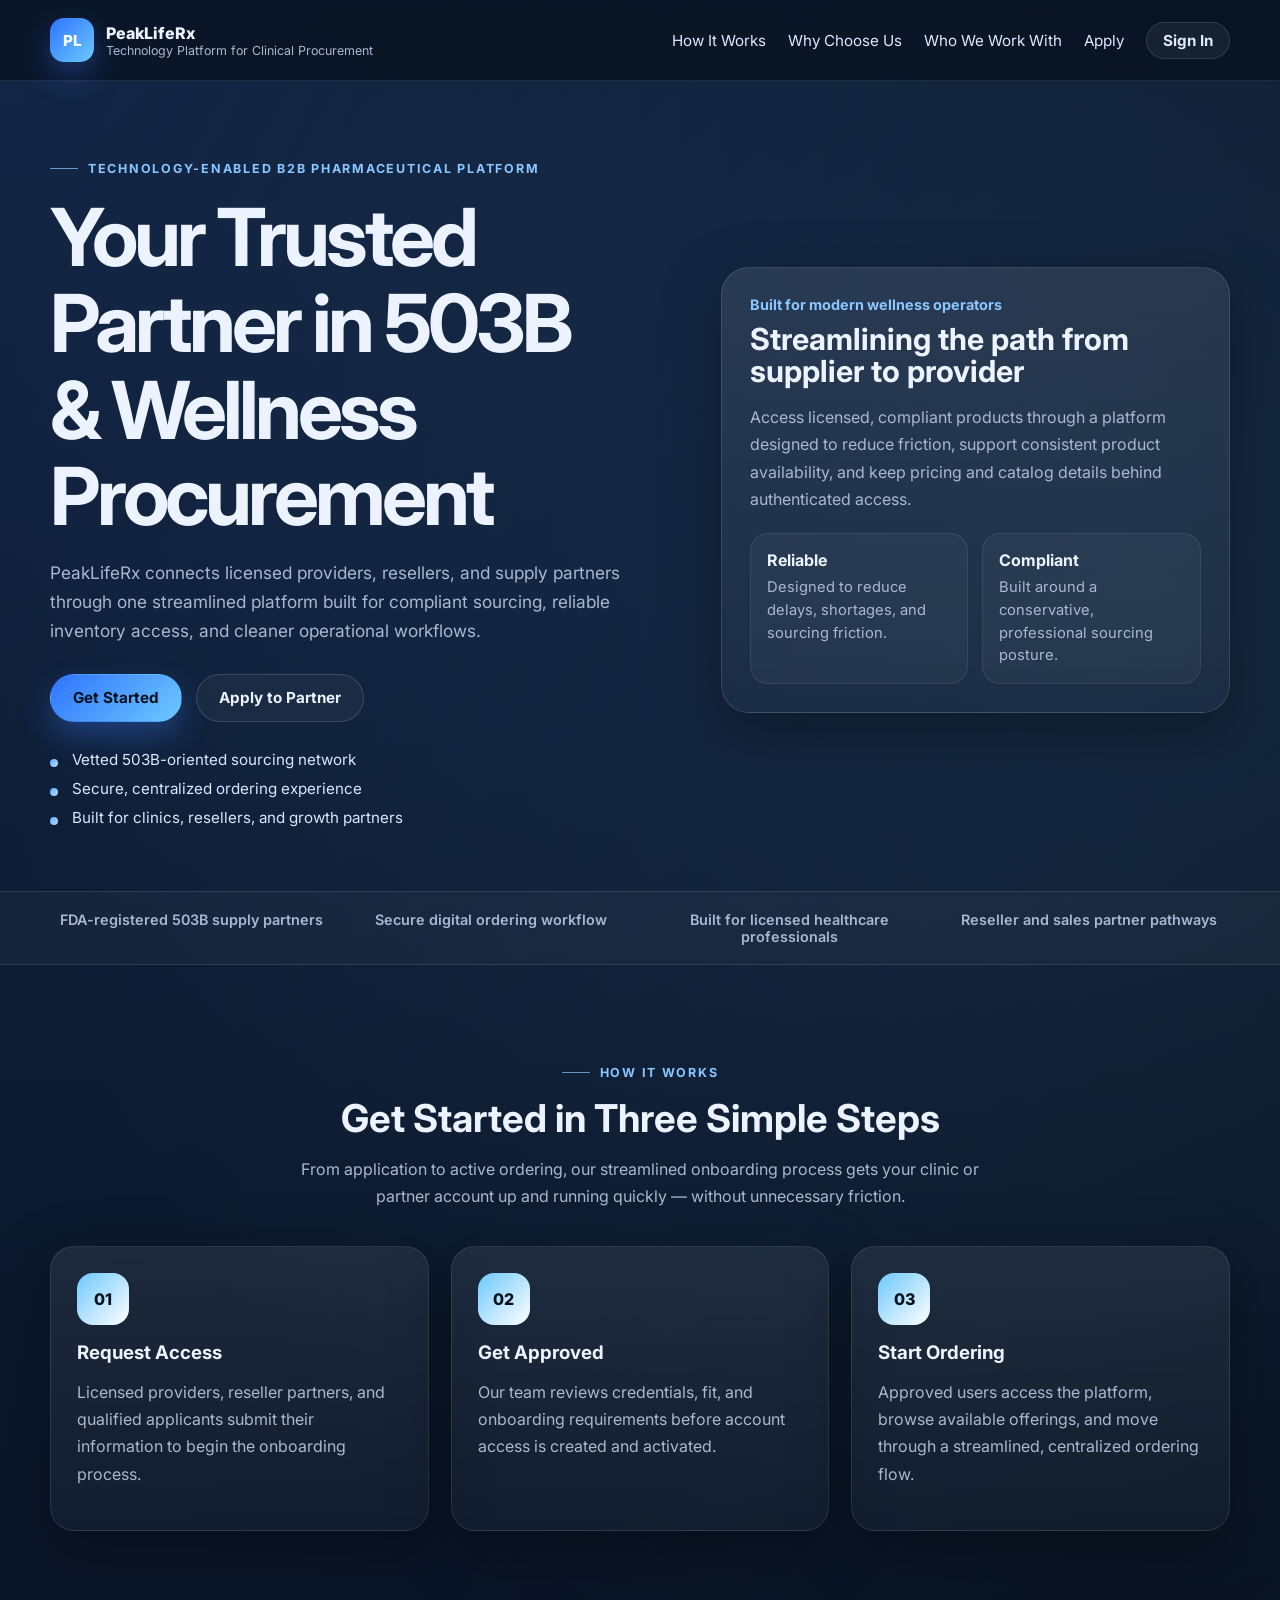
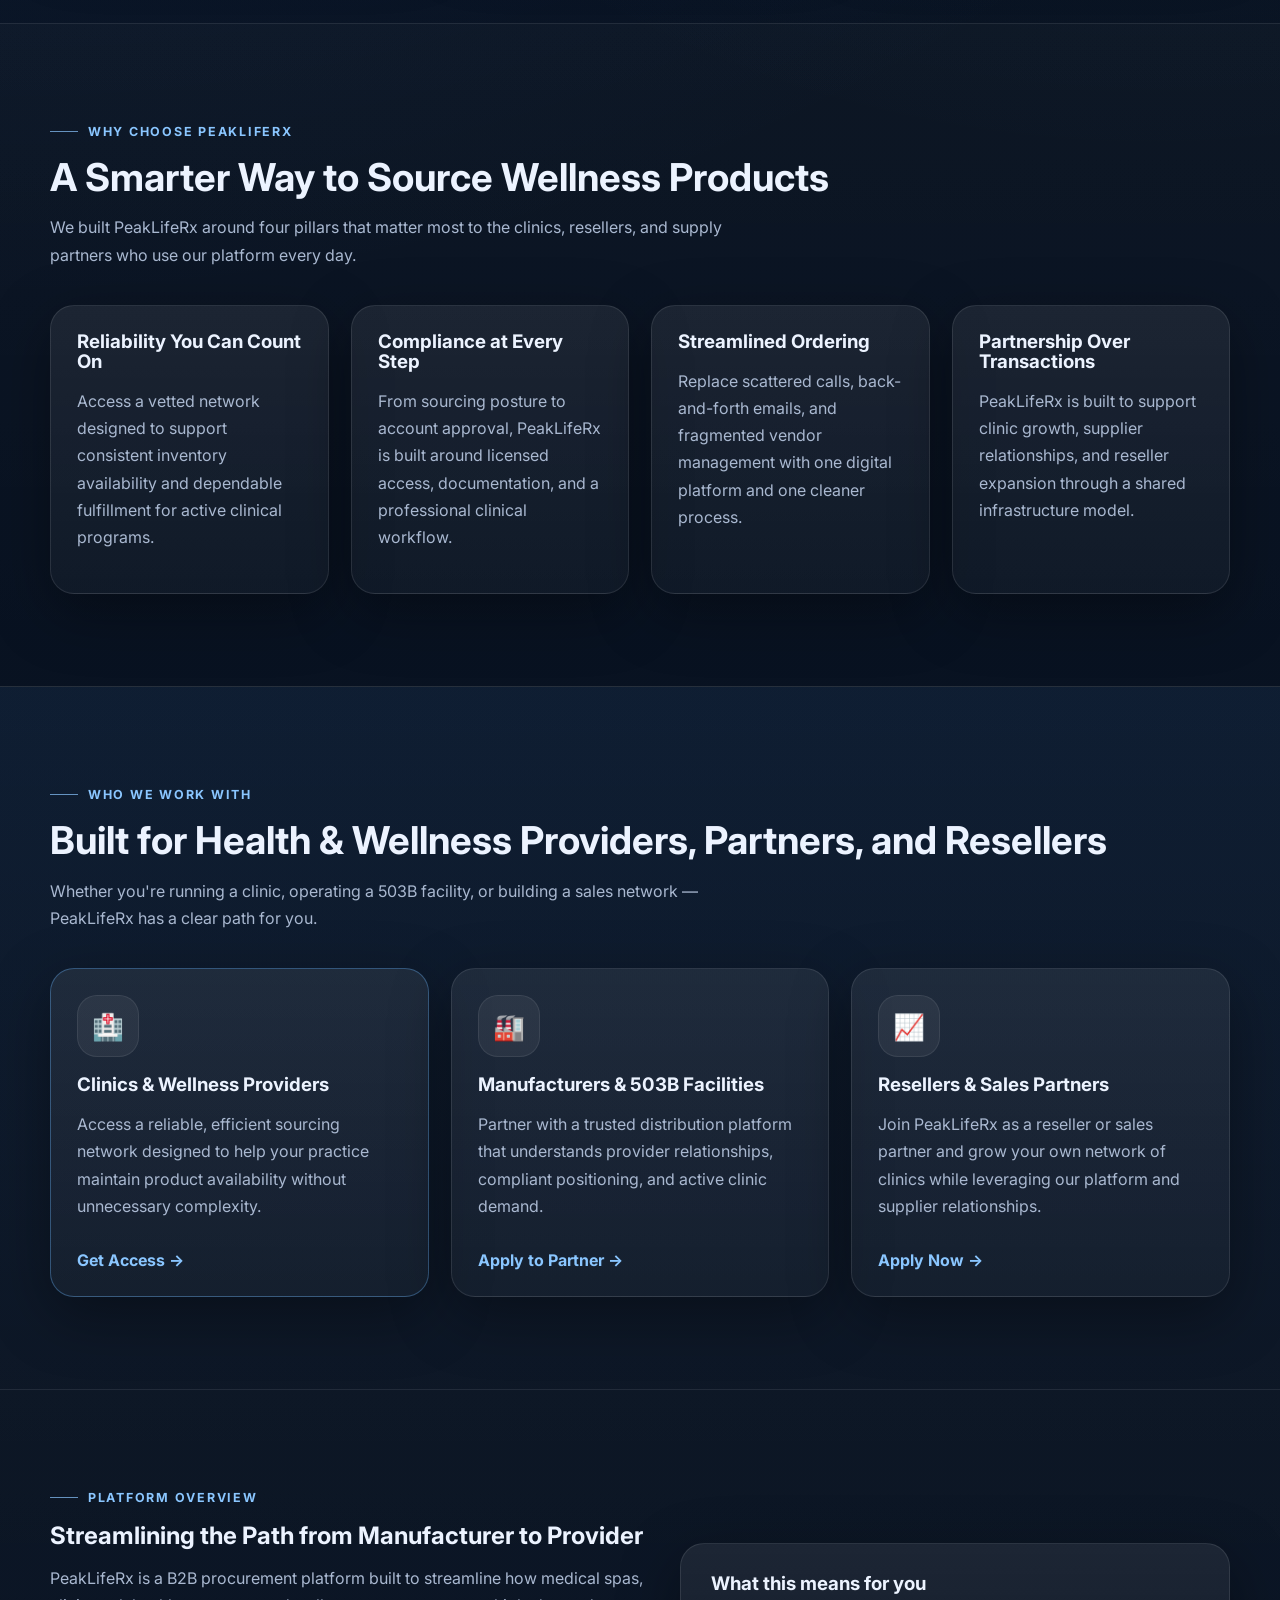
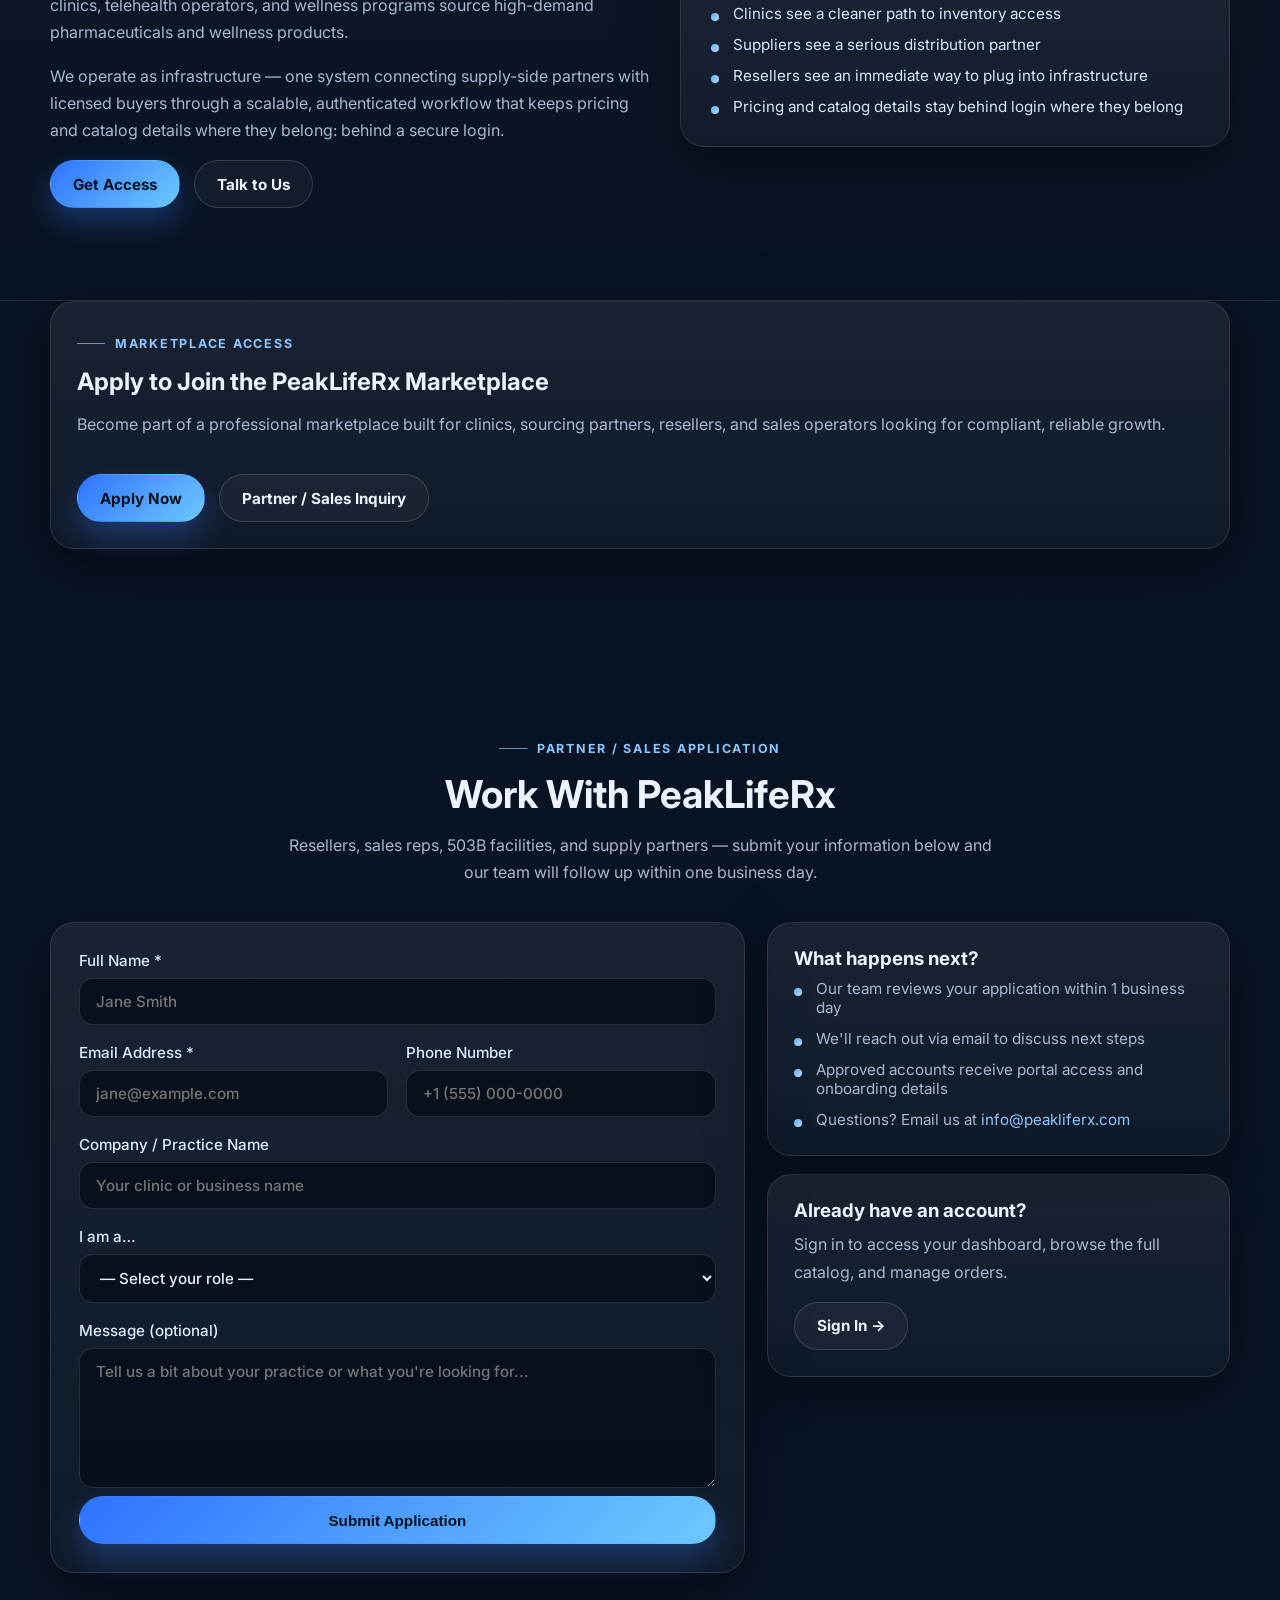
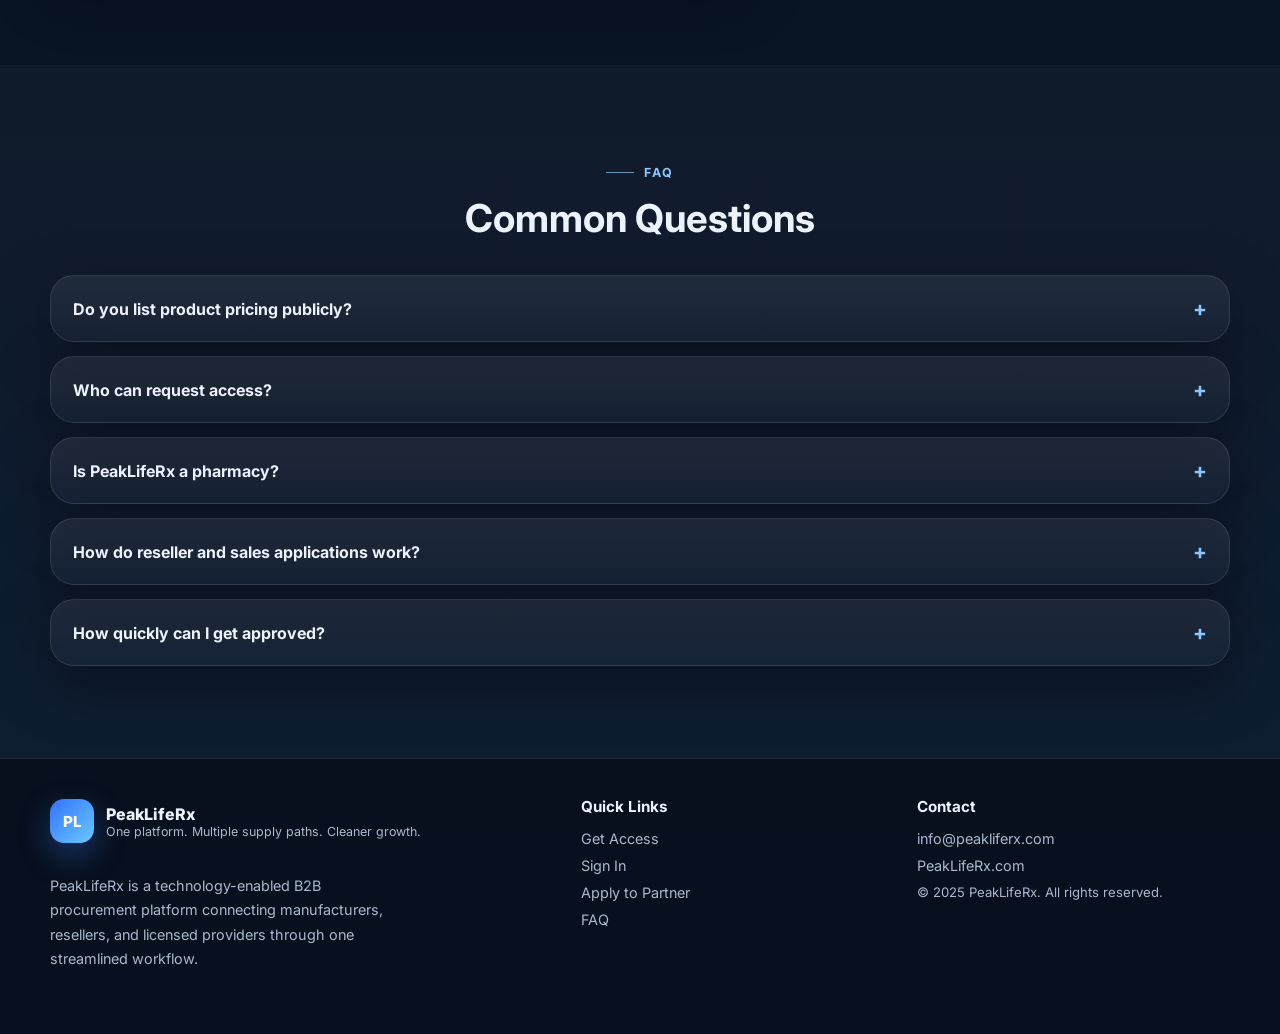
==== index.html @ 3268062d "Add files via upload" ====
<!DOCTYPE html>
<html lang="en">
<head>
  <meta charset="UTF-8" />
  <meta name="viewport" content="width=device-width, initial-scale=1.0" />
  <title>PeakLifeRx | 503B & Wellness Procurement Platform</title>
  <meta name="description" content="PeakLifeRx is a technology-enabled B2B procurement platform connecting licensed providers, resellers, and vetted 503B supply partners through one streamlined ordering experience." />
  <meta name="robots" content="index, follow" />
  <meta property="og:title" content="PeakLifeRx | 503B & Wellness Procurement Platform" />
  <meta property="og:description" content="Connect with FDA-registered 503B supply partners through one secure, compliant ordering platform built for clinics, resellers, and wellness operators." />
  <meta property="og:type" content="website" />
  <link rel="preconnect" href="https://fonts.googleapis.com">
  <link rel="preconnect" href="https://fonts.gstatic.com" crossorigin>
  <link href="https://fonts.googleapis.com/css2?family=Inter:wght@400;500;600;700;800&display=swap" rel="stylesheet">
  <link rel="stylesheet" href="styles.css" />

  <!-- ── Netlify pre-render form detection (hidden, must match visible form fields) ── -->
  <form name="partner-application" netlify netlify-honeypot="bot-field" hidden>
    <input type="text"   name="name" />
    <input type="email"  name="email" />
    <input type="text"   name="company" />
    <input type="tel"    name="phone" />
    <select name="type"><option>Clinic / Provider</option></select>
    <textarea name="message"></textarea>
  </form>

</head>
<body>
  <div class="site-shell">

    <!-- ═══════════════════════════ HEADER ═══════════════════════════════ -->
    <header class="site-header">
      <div class="container nav-wrap">
        <a href="#top" class="brand" aria-label="PeakLifeRx home">
          <div class="brand-mark">PL</div>
          <div>
            <div class="brand-name">PeakLifeRx</div>
            <div class="brand-tag">Technology Platform for Clinical Procurement</div>
          </div>
        </a>
        <nav class="desktop-nav" aria-label="Primary navigation">
          <a href="#how">How It Works</a>
          <a href="#why">Why Choose Us</a>
          <a href="#audiences">Who We Work With</a>
          <a href="#partner-form">Apply</a>
          <a href="https://my.sinqops.com" class="nav-link-accent">Sign In</a>
        </nav>
        <button class="menu-toggle" aria-label="Open menu" aria-expanded="false">☰</button>
      </div>
      <div class="mobile-nav" hidden>
        <a href="#how">How It Works</a>
        <a href="#why">Why Choose Us</a>
        <a href="#audiences">Who We Work With</a>
        <a href="#partner-form">Apply</a>
        <a href="http://sinqops.store/peakliferx/register">Get Access</a>
        <a href="https://my.sinqops.com">Sign In</a>
      </div>
    </header>

    <main id="top">

      <!-- ═══════════════════════════ HERO ═════════════════════════════════ -->
      <section class="hero">
        <div class="container hero-grid">
          <div class="hero-copy">
            <div class="eyebrow">Technology-enabled B2B pharmaceutical platform</div>
            <h1>Your Trusted Partner in 503B &amp; Wellness Procurement</h1>
            <p class="hero-text">
              PeakLifeRx connects licensed providers, resellers, and supply partners through one
              streamlined platform built for compliant sourcing, reliable inventory access, and
              cleaner operational workflows.
            </p>
            <div class="hero-actions">
              <a class="btn btn-primary" href="http://sinqops.store/peakliferx/register">Get Started</a>
              <a class="btn btn-secondary" href="#partner-form">Apply to Partner</a>
            </div>
            <ul class="hero-points">
              <li>Vetted 503B-oriented sourcing network</li>
              <li>Secure, centralized ordering experience</li>
              <li>Built for clinics, resellers, and growth partners</li>
            </ul>
          </div>
          <div class="hero-card glass-card">
            <div class="hero-card-inner">
              <div class="hero-card-label">Built for modern wellness operators</div>
              <h2>Streamlining the path from supplier to provider</h2>
              <p>
                Access licensed, compliant products through a platform designed to reduce friction,
                support consistent product availability, and keep pricing and catalog details
                behind authenticated access.
              </p>
              <div class="hero-mini-grid">
                <div>
                  <strong>Reliable</strong>
                  <span>Designed to reduce delays, shortages, and sourcing friction.</span>
                </div>
                <div>
                  <strong>Compliant</strong>
                  <span>Built around a conservative, professional sourcing posture.</span>
                </div>
              </div>
            </div>
          </div>
        </div>
      </section>

      <!-- ═══════════════════════ TRUST STRIP ══════════════════════════════ -->
      <section class="trust-strip" aria-label="Trust indicators">
        <div class="container trust-items">
          <span>FDA-registered 503B supply partners</span>
          <span>Secure digital ordering workflow</span>
          <span>Built for licensed healthcare professionals</span>
          <span>Reseller and sales partner pathways</span>
        </div>
      </section>

      <!-- ═══════════════════════ HOW IT WORKS ═════════════════════════════ -->
      <section class="section" id="how">
        <div class="container section-head narrow-center">
          <div class="eyebrow">How it works</div>
          <h2>Get Started in Three Simple Steps</h2>
          <p>From application to active ordering, our streamlined onboarding process gets your
             clinic or partner account up and running quickly — without unnecessary friction.</p>
        </div>
        <div class="container steps-grid">
          <article class="step-card">
            <div class="step-number">01</div>
            <h3>Request Access</h3>
            <p>Licensed providers, reseller partners, and qualified applicants submit their
               information to begin the onboarding process.</p>
          </article>
          <article class="step-card">
            <div class="step-number">02</div>
            <h3>Get Approved</h3>
            <p>Our team reviews credentials, fit, and onboarding requirements before account
               access is created and activated.</p>
          </article>
          <article class="step-card">
            <div class="step-number">03</div>
            <h3>Start Ordering</h3>
            <p>Approved users access the platform, browse available offerings, and move through
               a streamlined, centralized ordering flow.</p>
          </article>
        </div>
      </section>

      <!-- ════════════════════════ WHY PEAKLIFERX ═══════════════════════════ -->
      <section class="section section-dark" id="why">
        <div class="container section-head">
          <div class="eyebrow">Why choose PeakLifeRx</div>
          <h2>A Smarter Way to Source Wellness Products</h2>
          <p>
            We built PeakLifeRx around four pillars that matter most to the clinics, resellers,
            and supply partners who use our platform every day.
          </p>
        </div>
        <div class="container feature-grid">
          <article class="feature-card">
            <h3>Reliability You Can Count On</h3>
            <p>Access a vetted network designed to support consistent inventory availability
               and dependable fulfillment for active clinical programs.</p>
          </article>
          <article class="feature-card">
            <h3>Compliance at Every Step</h3>
            <p>From sourcing posture to account approval, PeakLifeRx is built around licensed
               access, documentation, and a professional clinical workflow.</p>
          </article>
          <article class="feature-card">
            <h3>Streamlined Ordering</h3>
            <p>Replace scattered calls, back-and-forth emails, and fragmented vendor management
               with one digital platform and one cleaner process.</p>
          </article>
          <article class="feature-card">
            <h3>Partnership Over Transactions</h3>
            <p>PeakLifeRx is built to support clinic growth, supplier relationships, and
               reseller expansion through a shared infrastructure model.</p>
          </article>
        </div>
      </section>

      <!-- ════════════════════════ AUDIENCES ════════════════════════════════ -->
      <section class="section section-gradient" id="audiences">
        <div class="container section-head">
          <div class="eyebrow">Who we work with</div>
          <h2>Built for Health &amp; Wellness Providers, Partners, and Resellers</h2>
          <p>
            Whether you're running a clinic, operating a 503B facility, or building a sales
            network — PeakLifeRx has a clear path for you.
          </p>
        </div>
        <div class="container audience-grid">
          <article class="audience-card highlight">
            <div class="audience-icon">🏥</div>
            <h3>Clinics &amp; Wellness Providers</h3>
            <p>Access a reliable, efficient sourcing network designed to help your practice
               maintain product availability without unnecessary complexity.</p>
            <a class="text-link" href="http://sinqops.store/peakliferx/register">Get Access →</a>
          </article>
          <article class="audience-card">
            <div class="audience-icon">🏭</div>
            <h3>Manufacturers &amp; 503B Facilities</h3>
            <p>Partner with a trusted distribution platform that understands provider
               relationships, compliant positioning, and active clinic demand.</p>
            <a class="text-link" href="#partner-form">Apply to Partner →</a>
          </article>
          <article class="audience-card">
            <div class="audience-icon">📈</div>
            <h3>Resellers &amp; Sales Partners</h3>
            <p>Join PeakLifeRx as a reseller or sales partner and grow your own network of
               clinics while leveraging our platform and supplier relationships.</p>
            <a class="text-link" href="#partner-form">Apply Now →</a>
          </article>
        </div>
      </section>

      <!-- ════════════════════════ PLATFORM SPLIT ═══════════════════════════ -->
      <section class="section section-dark split-section">
        <div class="container split-grid align-center">
          <div>
            <div class="eyebrow">Platform overview</div>
            <h2>Streamlining the Path from Manufacturer to Provider</h2>
            <p>
              PeakLifeRx is a B2B procurement platform built to streamline how medical spas,
              clinics, telehealth operators, and wellness programs source high-demand
              pharmaceuticals and wellness products.
            </p>
            <p>
              We operate as infrastructure — one system connecting supply-side partners with
              licensed buyers through a scalable, authenticated workflow that keeps pricing and
              catalog details where they belong: behind a secure login.
            </p>
            <div class="split-actions">
              <a class="btn btn-primary" href="http://sinqops.store/peakliferx/register">Get Access</a>
              <a class="btn btn-secondary" href="#partner-form">Talk to Us</a>
            </div>
          </div>
          <div class="callout-card large-callout">
            <h3>What this means for you</h3>
            <ul class="check-list">
              <li>Clinics see a cleaner path to inventory access</li>
              <li>Suppliers see a serious distribution partner</li>
              <li>Resellers see an immediate way to plug into infrastructure</li>
              <li>Pricing and catalog details stay behind login where they belong</li>
            </ul>
          </div>
        </div>
      </section>

      <!-- ══════════════════════════ CTA BAND ═══════════════════════════════ -->
      <section class="section cta-band">
        <div class="container cta-panel">
          <div>
            <div class="eyebrow">Marketplace access</div>
            <h2>Apply to Join the PeakLifeRx Marketplace</h2>
            <p>Become part of a professional marketplace built for clinics, sourcing partners,
               resellers, and sales operators looking for compliant, reliable growth.</p>
          </div>
          <div class="cta-actions">
            <a class="btn btn-primary" href="http://sinqops.store/peakliferx/register">Apply Now</a>
            <a class="btn btn-secondary" href="#partner-form">Partner / Sales Inquiry</a>
          </div>
        </div>
      </section>

      <!-- ════════════════════════ PARTNER FORM ═════════════════════════════ -->
      <section class="section" id="partner-form">
        <div class="container section-head narrow-center">
          <div class="eyebrow">Partner / sales application</div>
          <h2>Work With PeakLifeRx</h2>
          <p>Resellers, sales reps, 503B facilities, and supply partners — submit your information
             below and our team will follow up within one business day.</p>
        </div>
        <div class="container form-layout">

          <!-- ── Visible Netlify form ──────────────────────────────────────── -->
          <div class="form-card">
            <form
              name="partner-application"
              method="POST"
              action="/thank-you.html"
              data-netlify="true"
              netlify-honeypot="bot-field"
            >
              <input type="hidden" name="form-name" value="partner-application" />
              <!-- Honeypot (spam protection) -->
              <p class="hidden-field" aria-hidden="true">
                <label>Don't fill this out: <input name="bot-field" /></label>
              </p>

              <div class="form-grid">
                <label class="full-width">
                  Full Name *
                  <input type="text" name="name" placeholder="Jane Smith" required />
                </label>
                <label>
                  Email Address *
                  <input type="email" name="email" placeholder="jane@example.com" required />
                </label>
                <label>
                  Phone Number
                  <input type="tel" name="phone" placeholder="+1 (555) 000-0000" />
                </label>
                <label class="full-width">
                  Company / Practice Name
                  <input type="text" name="company" placeholder="Your clinic or business name" />
                </label>
                <label class="full-width">
                  I am a…
                  <select name="type">
                    <option value="">— Select your role —</option>
                    <option value="clinic">Clinic / Wellness Provider</option>
                    <option value="reseller">Reseller / Sales Partner</option>
                    <option value="manufacturer">Manufacturer / 503B Facility</option>
                    <option value="other">Other</option>
                  </select>
                </label>
                <label class="full-width">
                  Message (optional)
                  <textarea name="message" placeholder="Tell us a bit about your practice or what you're looking for..."></textarea>
                </label>
              </div>

              <button type="submit" class="btn btn-primary submit-btn">Submit Application</button>
            </form>
          </div>

          <!-- ── Side info panel ──────────────────────────────────────────── -->
          <aside class="side-panel">
            <div class="info-card">
              <h3>What happens next?</h3>
              <ul class="check-list">
                <li>Our team reviews your application within 1 business day</li>
                <li>We'll reach out via email to discuss next steps</li>
                <li>Approved accounts receive portal access and onboarding details</li>
                <li>Questions? Email us at <a href="mailto:info@peakliferx.com" style="color:var(--blue-2)">info@peakliferx.com</a></li>
              </ul>
            </div>
            <div class="info-card">
              <h3>Already have an account?</h3>
              <p style="color:var(--muted); margin: 8px 0 16px;">Sign in to access your dashboard, browse the full catalog, and manage orders.</p>
              <a class="btn btn-secondary" href="https://my.sinqops.com">Sign In →</a>
            </div>
          </aside>

        </div>
      </section>

      <!-- ══════════════════════════ FAQ ════════════════════════════════════ -->
      <section class="section section-gradient-light" id="faq">
        <div class="container section-head narrow-center">
          <div class="eyebrow">FAQ</div>
          <h2>Common Questions</h2>
        </div>
        <div class="container faq-list">
          <details>
            <summary>Do you list product pricing publicly?</summary>
            <p>No. Detailed product visibility and pricing are kept behind a secure sign-up and
               login flow to ensure only licensed, approved accounts have access.</p>
          </details>
          <details>
            <summary>Who can request access?</summary>
            <p>Licensed clinics and wellness providers can request marketplace access via our
               registration page. Manufacturers, 503B facilities, resellers, and sales applicants
               can use the partner application form above.</p>
          </details>
          <details>
            <summary>Is PeakLifeRx a pharmacy?</summary>
            <p>No. PeakLifeRx is a technology-enabled procurement platform that connects licensed
               buyers with vetted supply partners through a centralized digital workflow. We do
               not manufacture or dispense medications.</p>
          </details>
          <details>
            <summary>How do reseller and sales applications work?</summary>
            <p>Use the partner application form to submit your information. Our team will review
               your application and reach out within one business day to discuss fit, onboarding,
               and next steps.</p>
          </details>
          <details>
            <summary>How quickly can I get approved?</summary>
            <p>Most applications are reviewed within 1 business day. Approval timelines vary
               depending on credential verification and account type, but we aim to keep the
               process fast and friction-free.</p>
          </details>
        </div>
      </section>

    </main>

    <!-- ═══════════════════════════ FOOTER ══════════════════════════════════ -->
    <footer class="site-footer">
      <div class="container footer-grid">
        <div>
          <div class="brand footer-brand">
            <div class="brand-mark">PL</div>
            <div>
              <div class="brand-name">PeakLifeRx</div>
              <div class="brand-tag">One platform. Multiple supply paths. Cleaner growth.</div>
            </div>
          </div>
          <p class="footer-copy">PeakLifeRx is a technology-enabled B2B procurement platform
             connecting manufacturers, resellers, and licensed providers through one streamlined
             workflow.</p>
        </div>
        <div>
          <h4>Quick Links</h4>
          <a href="http://sinqops.store/peakliferx/register">Get Access</a>
          <a href="https://my.sinqops.com">Sign In</a>
          <a href="#partner-form">Apply to Partner</a>
          <a href="#faq">FAQ</a>
        </div>
        <div>
          <h4>Contact</h4>
          <a href="mailto:info@peakliferx.com">info@peakliferx.com</a>
          <span>PeakLifeRx.com</span>
          <span style="margin-top:8px; font-size:0.82rem;">
            © 2025 PeakLifeRx. All rights reserved.
          </span>
        </div>
      </div>
    </footer>

  </div><!-- /site-shell -->

  <script src="script.js"></script>
</body>
</html>
---- styles.css ----
:root {
  --bg: #08111f;
  --bg-soft: #0f1b2d;
  --panel: #101d31;
  --panel-2: #13233b;
  --line: rgba(255, 255, 255, 0.1);
  --text: #ecf3ff;
  --muted: #a9b8d0;
  --blue: #5aa7ff;
  --blue-2: #8ac6ff;
  --white: #ffffff;
  --shadow: 0 18px 60px rgba(0, 0, 0, 0.35);
  --radius: 24px;
  --radius-sm: 16px;
  --max: 1180px;
}

* { box-sizing: border-box; }
html { scroll-behavior: smooth; }
body {
  margin: 0;
  font-family: "Inter", system-ui, -apple-system, BlinkMacSystemFont, "Segoe UI", sans-serif;
  background:
    radial-gradient(circle at top left, rgba(69, 138, 255, 0.18), transparent 32%),
    radial-gradient(circle at 90% 10%, rgba(110, 200, 255, 0.1), transparent 22%),
    linear-gradient(180deg, #08111f 0%, #091425 100%);
  color: var(--text);
}

a { color: inherit; text-decoration: none; }
p { color: var(--muted); line-height: 1.7; }
h1, h2, h3, h4 { margin: 0 0 12px; line-height: 1.08; }
ul { margin: 0; padding: 0; list-style: none; }

.container { width: min(calc(100% - 32px), var(--max)); margin: 0 auto; }
.site-shell { overflow-x: hidden; }
.section { padding: 92px 0; }
.section-dark {
  background: linear-gradient(180deg, rgba(255,255,255,0.02), rgba(255,255,255,0));
  border-top: 1px solid var(--line);
  border-bottom: 1px solid var(--line);
}
.section-gradient { background: linear-gradient(180deg, rgba(90,167,255,0.08), rgba(255,255,255,0.02)); }
.section-gradient-light { background: linear-gradient(180deg, rgba(255,255,255,0.03), rgba(90,167,255,0.06)); }

/* ── Header ─────────────────────────────────────────────────────────────── */
.site-header {
  position: sticky;
  top: 0;
  z-index: 50;
  backdrop-filter: blur(18px);
  -webkit-backdrop-filter: blur(18px);
  background: rgba(8, 17, 31, 0.78);
  border-bottom: 1px solid var(--line);
}
.nav-wrap {
  display: flex;
  align-items: center;
  justify-content: space-between;
  gap: 24px;
  padding: 18px 0;
}
.brand { display: inline-flex; align-items: center; gap: 12px; }
.brand-mark {
  width: 44px;
  height: 44px;
  border-radius: 14px;
  display: grid;
  place-items: center;
  font-weight: 800;
  font-size: 0.95rem;
  color: var(--white);
  background: linear-gradient(135deg, #2f73ff, #6cc9ff);
  box-shadow: 0 12px 30px rgba(62, 124, 255, 0.35);
  flex-shrink: 0;
}
.brand-name { font-size: 1rem; font-weight: 800; }
.brand-tag { color: var(--muted); font-size: 0.78rem; }
.desktop-nav { display: flex; align-items: center; gap: 22px; }
.desktop-nav a,
.mobile-nav a { color: #dce9ff; font-size: 0.95rem; transition: color 150ms; }
.desktop-nav a:hover,
.mobile-nav a:hover { color: var(--white); }
.nav-link-accent {
  color: var(--white);
  font-weight: 700;
  background: rgba(255,255,255,0.06);
  border: 1px solid rgba(255,255,255,0.12);
  padding: 8px 16px;
  border-radius: 999px;
}
.nav-link-accent:hover { background: rgba(255,255,255,0.1); }
.menu-toggle {
  display: none;
  background: transparent;
  border: 1px solid var(--line);
  color: white;
  border-radius: 12px;
  padding: 0.5rem 0.75rem;
  cursor: pointer;
  font-size: 1.1rem;
}
.mobile-nav {
  display: none;
  padding: 0 1rem 1rem;
  background: rgba(8, 17, 31, 0.97);
}
.mobile-nav.is-open { display: block; }
.mobile-nav a {
  display: block;
  padding: 0.9rem 0.4rem;
  border-bottom: 1px solid var(--line);
}

/* ── Eyebrow label ──────────────────────────────────────────────────────── */
.eyebrow {
  display: inline-flex;
  align-items: center;
  gap: 10px;
  font-size: 0.78rem;
  text-transform: uppercase;
  letter-spacing: 0.14em;
  color: var(--blue-2);
  font-weight: 700;
  margin-bottom: 18px;
}
.eyebrow::before {
  content: "";
  width: 28px;
  height: 1px;
  background: rgba(138, 198, 255, 0.7);
}

/* ── Buttons ────────────────────────────────────────────────────────────── */
.btn {
  display: inline-flex;
  align-items: center;
  justify-content: center;
  gap: 10px;
  min-height: 48px;
  padding: 0 22px;
  border-radius: 999px;
  border: 1px solid transparent;
  font-weight: 700;
  font-size: 0.95rem;
  transition: transform 160ms ease, box-shadow 160ms ease;
  cursor: pointer;
  text-decoration: none;
}
.btn:hover { transform: translateY(-2px); }
.btn-primary {
  background: linear-gradient(135deg, #2f73ff, #6dc9ff);
  color: #06111f;
  box-shadow: 0 14px 30px rgba(58, 127, 255, 0.32);
}
.btn-primary:hover { box-shadow: 0 18px 38px rgba(58, 127, 255, 0.45); }
.btn-secondary {
  background: rgba(255,255,255,0.04);
  color: var(--text);
  border-color: rgba(255,255,255,0.14);
}
.btn-secondary:hover { background: rgba(255,255,255,0.08); }
.submit-btn { width: 100%; margin-top: 8px; }

/* ── Hero ───────────────────────────────────────────────────────────────── */
.hero { padding: 72px 0 64px; }
.hero-grid {
  display: grid;
  grid-template-columns: minmax(0, 1.1fr) minmax(320px, 0.9fr);
  gap: 48px;
  align-items: center;
}
.hero-copy h1 {
  font-size: clamp(2.9rem, 7vw, 5rem);
  letter-spacing: -0.05em;
  max-width: 11ch;
}
.hero-text { font-size: 1.08rem; max-width: 62ch; margin: 18px 0 28px; }
.hero-actions,
.cta-actions,
.split-actions { display: flex; flex-wrap: wrap; gap: 14px; }
.hero-points { display: grid; gap: 10px; margin-top: 28px; }
.hero-points li,
.check-list li {
  position: relative;
  padding-left: 22px;
  color: #d8e7ff;
  font-size: 0.95rem;
}
.hero-points li::before,
.check-list li::before {
  content: "";
  position: absolute;
  left: 0;
  top: 9px;
  width: 8px;
  height: 8px;
  border-radius: 999px;
  background: linear-gradient(135deg, #60adff, #b6ddff);
}

/* ── Glass card (hero right panel) ─────────────────────────────────────── */
.glass-card {
  background: linear-gradient(180deg, rgba(255,255,255,0.09), rgba(255,255,255,0.03));
  border: 1px solid rgba(255,255,255,0.12);
  box-shadow: var(--shadow);
  border-radius: 28px;
}
.hero-card-inner { padding: 28px; }
.hero-card-label { color: var(--blue-2); font-weight: 700; margin-bottom: 10px; font-size: 0.9rem; }
.hero-card h2 { font-size: 1.9rem; }
.hero-mini-grid {
  display: grid;
  grid-template-columns: repeat(2, 1fr);
  gap: 14px;
  margin-top: 20px;
}
.hero-mini-grid div {
  background: rgba(255,255,255,0.04);
  border: 1px solid rgba(255,255,255,0.08);
  border-radius: 18px;
  padding: 16px;
}
.hero-mini-grid strong { display: block; margin-bottom: 6px; color: var(--text); }
.hero-mini-grid span { color: var(--muted); font-size: 0.92rem; line-height: 1.55; display: block; }

/* ── Trust strip ────────────────────────────────────────────────────────── */
.trust-strip {
  border-top: 1px solid var(--line);
  border-bottom: 1px solid var(--line);
  background: rgba(255,255,255,0.03);
}
.trust-items {
  display: grid;
  grid-template-columns: repeat(4, 1fr);
  gap: 1rem;
  padding: 1.2rem 0;
}
.trust-items span {
  color: var(--muted);
  text-align: center;
  font-weight: 600;
  font-size: 0.9rem;
}

/* ── Section headings ───────────────────────────────────────────────────── */
.section-head { margin-bottom: 36px; }
.section-head h2 { font-size: clamp(2rem, 3vw, 3.1rem); margin-bottom: 12px; }
.section-head p { max-width: 72ch; }
.narrow-center { text-align: center; }
.narrow-center p { margin-left: auto; margin-right: auto; }

/* ── Grid layouts ───────────────────────────────────────────────────────── */
.steps-grid,
.feature-grid,
.audience-grid,
.split-grid,
.form-layout,
.footer-grid { display: grid; gap: 22px; }

.steps-grid    { grid-template-columns: repeat(3, minmax(0, 1fr)); }
.feature-grid  { grid-template-columns: repeat(4, minmax(0, 1fr)); }
.audience-grid { grid-template-columns: repeat(3, minmax(0, 1fr)); }
.split-grid    { grid-template-columns: 1.05fr 0.95fr; }
.form-layout   { grid-template-columns: minmax(0, 1.2fr) minmax(280px, 0.8fr); align-items: start; }
.footer-grid   { grid-template-columns: 1.3fr 0.8fr 0.8fr; }
.align-center  { align-items: center; }

/* ── Cards (shared) ─────────────────────────────────────────────────────── */
.step-card,
.feature-card,
.audience-card,
.callout-card,
.form-card,
.info-card,
.faq-list details,
.cta-panel {
  background: linear-gradient(180deg, rgba(255,255,255,0.07), rgba(255,255,255,0.03));
  border: 1px solid rgba(255,255,255,0.1);
  border-radius: var(--radius);
  box-shadow: var(--shadow);
}
.step-card,
.feature-card,
.audience-card,
.callout-card,
.info-card,
.cta-panel { padding: 26px; }

.step-number {
  width: 52px;
  height: 52px;
  display: grid;
  place-items: center;
  border-radius: 16px;
  margin-bottom: 18px;
  color: #08111f;
  font-weight: 800;
  background: linear-gradient(135deg, #6dc9ff, #ffffff);
}
.feature-card h3,
.step-card h3,
.audience-card h3,
.callout-card h3,
.info-card h3 { margin-bottom: 10px; color: var(--text); }

/* ── Audience cards ─────────────────────────────────────────────────────── */
.audience-card { position: relative; overflow: hidden; }
.audience-card.highlight { border-color: rgba(106, 183, 255, 0.35); }
.audience-icon {
  width: 62px;
  height: 62px;
  border-radius: 20px;
  display: grid;
  place-items: center;
  margin-bottom: 18px;
  font-size: 1.6rem;
  background: rgba(255,255,255,0.06);
  border: 1px solid rgba(255,255,255,0.08);
}
.text-link {
  display: inline-flex;
  margin-top: 14px;
  color: var(--blue-2);
  font-weight: 700;
  transition: color 150ms;
}
.text-link:hover { color: #b8d9ff; }

/* ── Split / callout card ───────────────────────────────────────────────── */
.large-callout { padding: 30px; }
.large-callout ul { display: grid; gap: 12px; }

/* ── CTA band ───────────────────────────────────────────────────────────── */
.cta-band { padding-top: 0; }
.cta-panel {
  display: flex;
  gap: 20px;
  align-items: center;
  justify-content: space-between;
  flex-wrap: wrap;
}

/* ── Form ───────────────────────────────────────────────────────────────── */
.form-card { padding: 28px; }
.form-grid {
  display: grid;
  grid-template-columns: repeat(2, minmax(0, 1fr));
  gap: 18px;
}
label {
  display: grid;
  gap: 8px;
  color: #dce9ff;
  font-size: 0.95rem;
  font-weight: 500;
}
.full-width { grid-column: 1 / -1; }
input, select, textarea {
  width: 100%;
  border: 1px solid rgba(255,255,255,0.12);
  border-radius: 14px;
  padding: 13px 16px;
  background: rgba(6, 14, 26, 0.86);
  color: var(--text);
  font: inherit;
  font-size: 0.95rem;
  transition: border-color 150ms;
  outline: none;
}
input:focus, select:focus, textarea:focus {
  border-color: rgba(90, 167, 255, 0.5);
  box-shadow: 0 0 0 3px rgba(90, 167, 255, 0.12);
}
select option { background: #0f1b2d; }
textarea { resize: vertical; min-height: 140px; }
.hidden-field { display: none !important; }
.side-panel { display: grid; gap: 18px; }
.info-card ul { display: grid; gap: 12px; }
.info-card li { color: var(--muted); }
.info-card p { margin: 0; }

/* ── FAQ ────────────────────────────────────────────────────────────────── */
.faq-list { display: grid; gap: 14px; }
.faq-list details { padding: 20px 22px; cursor: pointer; }
.faq-list details[open] { border-color: rgba(90, 167, 255, 0.25); }
.faq-list summary {
  cursor: pointer;
  font-weight: 700;
  color: var(--text);
  list-style: none;
  display: flex;
  justify-content: space-between;
  align-items: center;
}
.faq-list summary::after {
  content: "+";
  font-size: 1.3rem;
  color: var(--blue-2);
  flex-shrink: 0;
}
details[open] summary::after { content: "−"; }
.faq-list summary::-webkit-details-marker { display: none; }
.faq-list details p { margin: 14px 0 0; }

/* ── Footer ─────────────────────────────────────────────────────────────── */
.site-footer {
  border-top: 1px solid var(--line);
  padding: 40px 0 48px;
  background: rgba(0,0,0,0.2);
}
.footer-brand { margin-bottom: 16px; }
.footer-grid a,
.footer-grid span {
  display: block;
  color: var(--muted);
  margin-bottom: 10px;
  font-size: 0.9rem;
  transition: color 150ms;
}
.footer-grid a:hover { color: var(--text); }
.footer-grid h4 { margin-bottom: 14px; color: var(--text); font-size: 0.95rem; }
.footer-copy { color: var(--muted); font-size: 0.9rem; max-width: 38ch; }

/* ── Responsive ─────────────────────────────────────────────────────────── */
@media (max-width: 1024px) {
  .feature-grid { grid-template-columns: repeat(2, minmax(0, 1fr)); }
  .audience-grid,
  .steps-grid,
  .split-grid,
  .form-layout,
  .footer-grid,
  .hero-grid { grid-template-columns: 1fr; }
  .trust-items { grid-template-columns: repeat(2, 1fr); }
  .cta-panel { flex-direction: column; align-items: flex-start; }
}

@media (max-width: 760px) {
  .desktop-nav { display: none; }
  .menu-toggle { display: inline-flex; }
  .section { padding: 64px 0; }
  .hero { padding-top: 48px; }
  .hero-copy h1 { max-width: 14ch; }
  .hero-mini-grid,
  .form-grid,
  .trust-items { grid-template-columns: 1fr; }
  .btn { width: 100%; justify-content: center; }
  .hero-actions,
  .cta-actions,
  .split-actions { width: 100%; flex-direction: column; }
  .submit-btn { width: 100%; }
}

/* ── Utility ─────────────────────────────────────────────────────────────── */
.logo img { height: 42px; width: auto; }
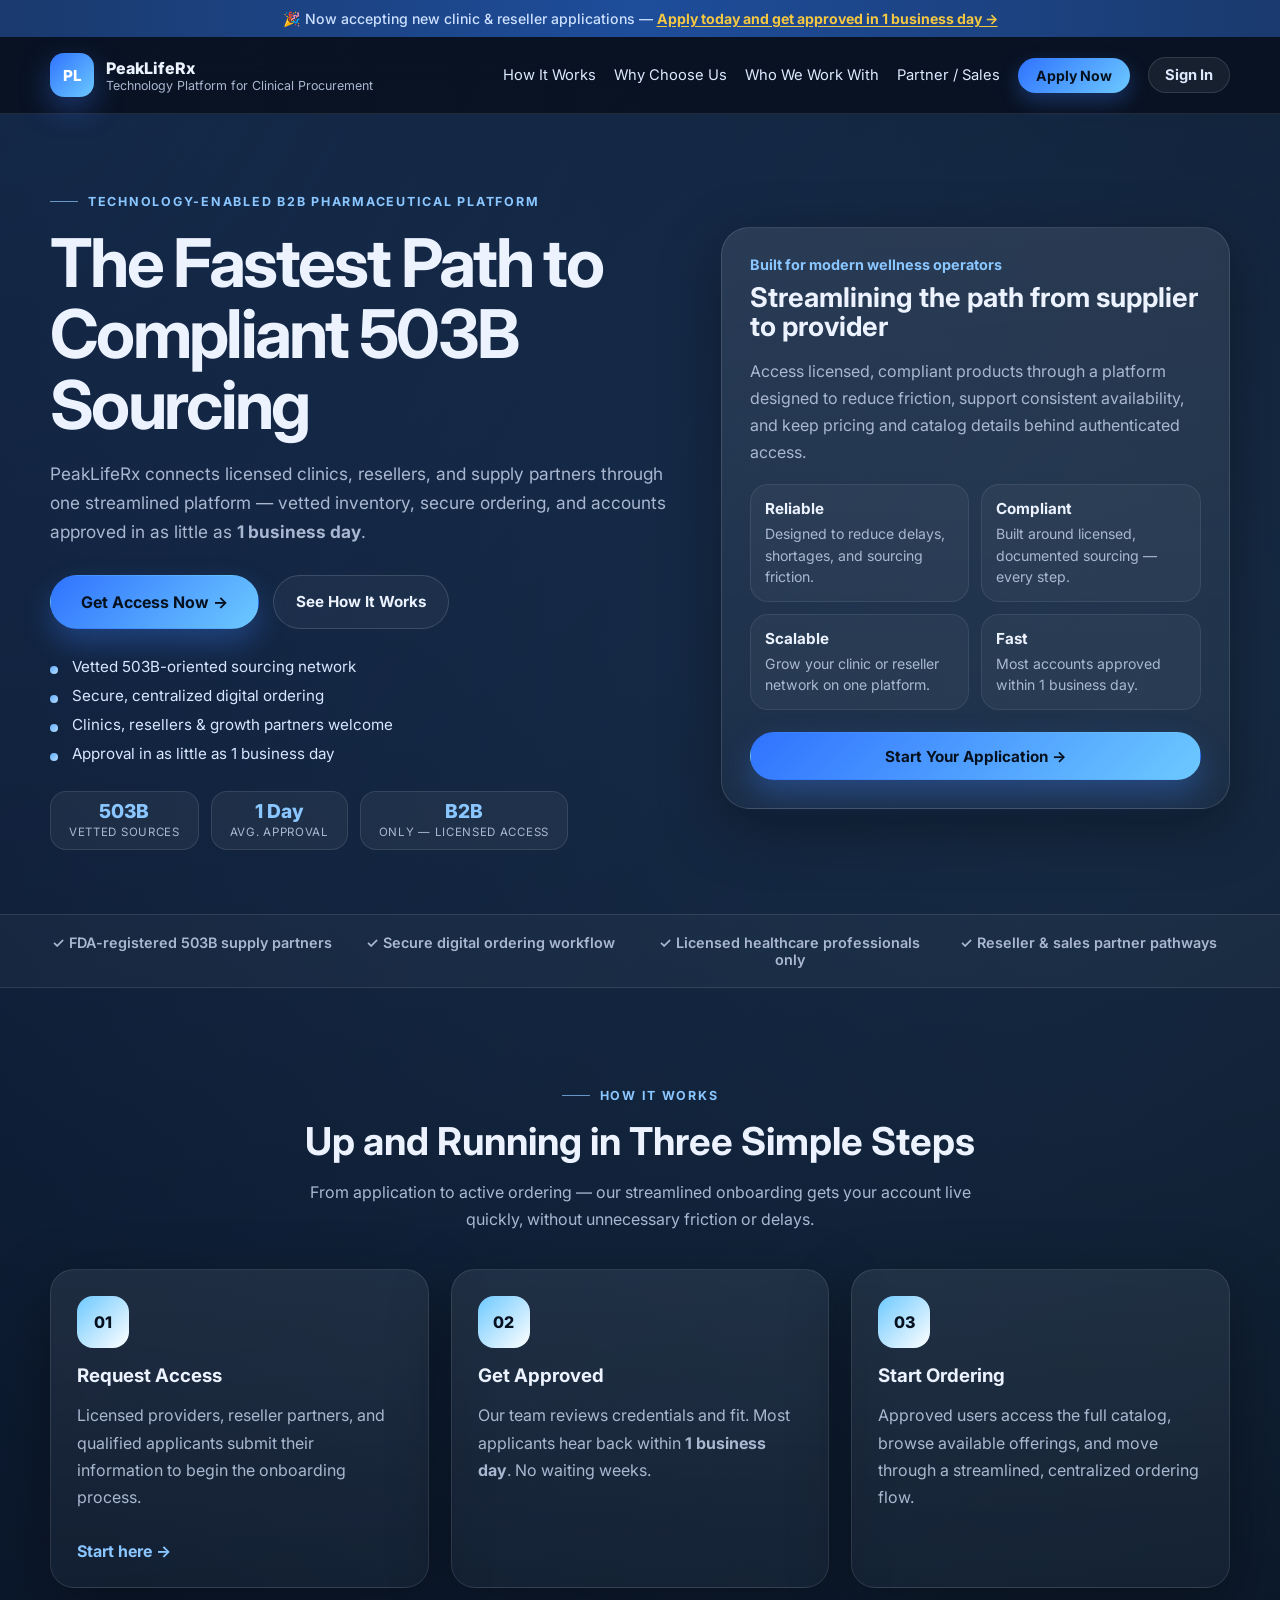
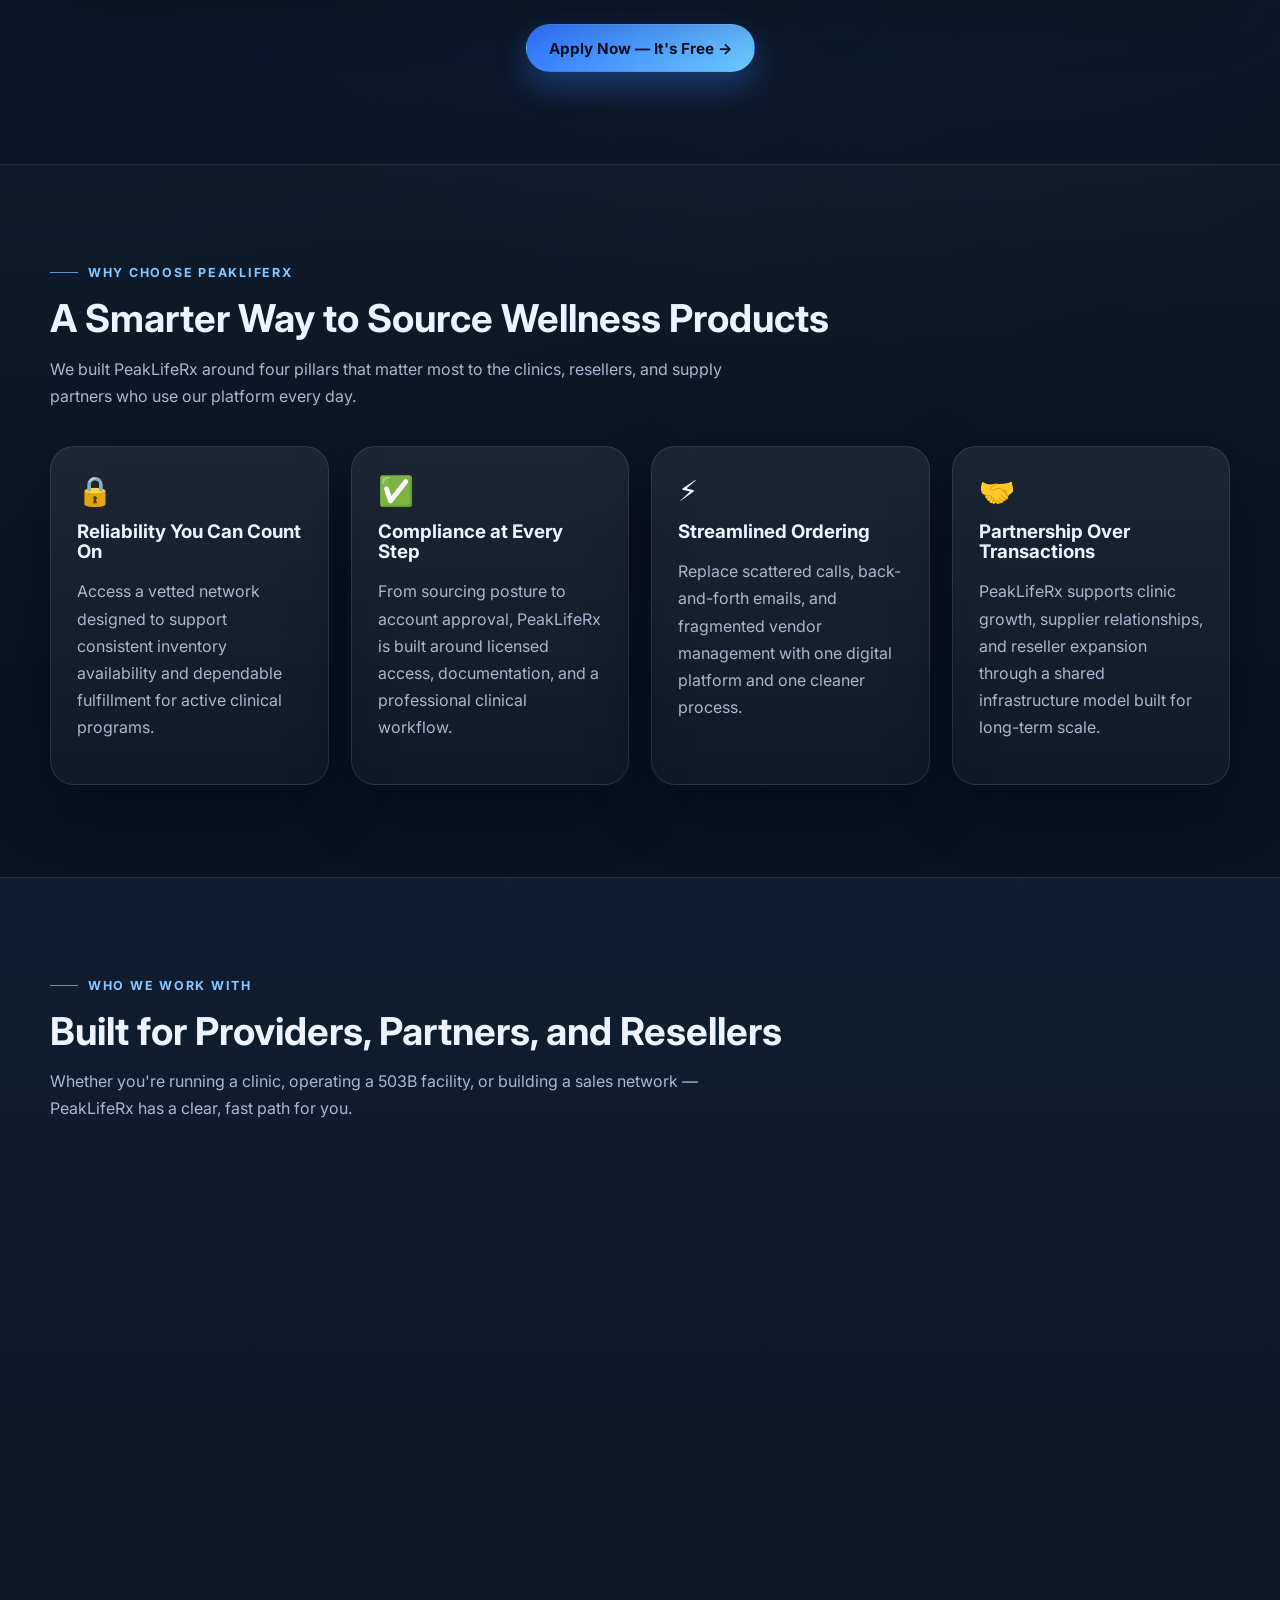
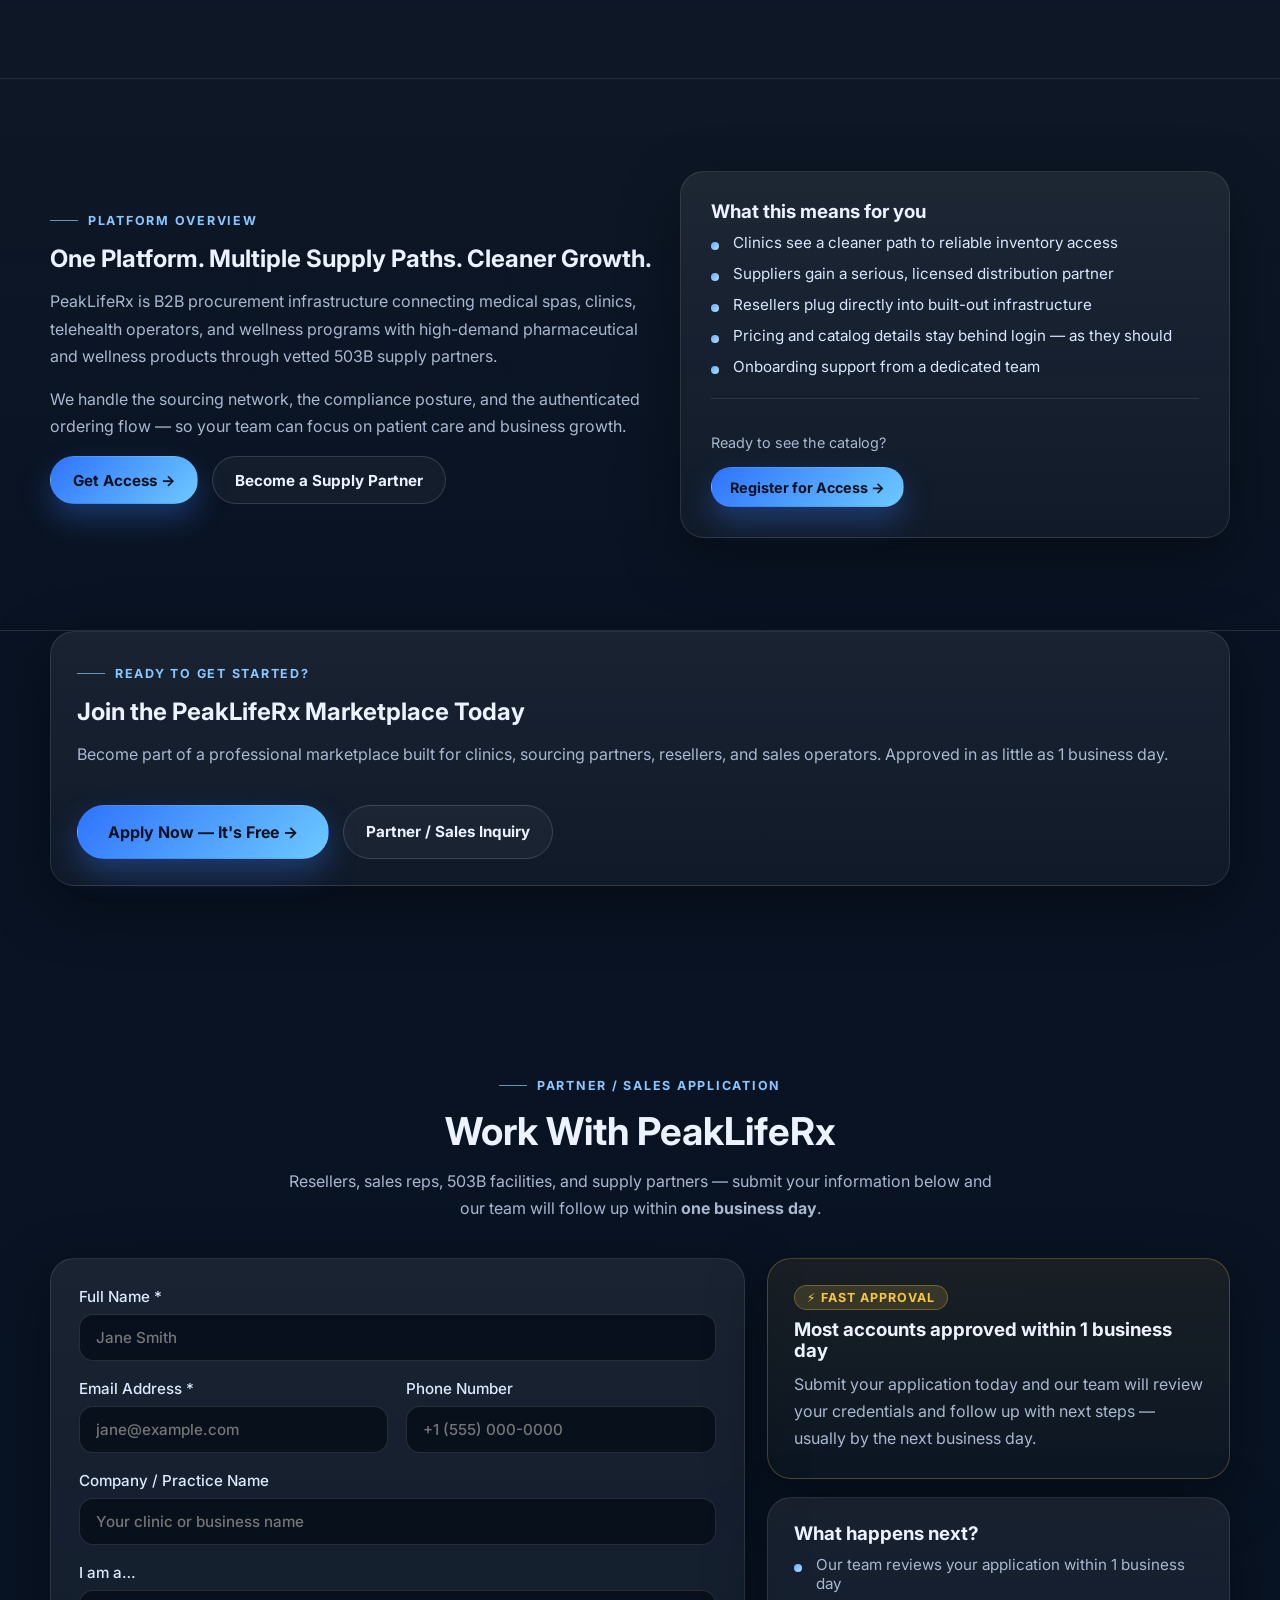
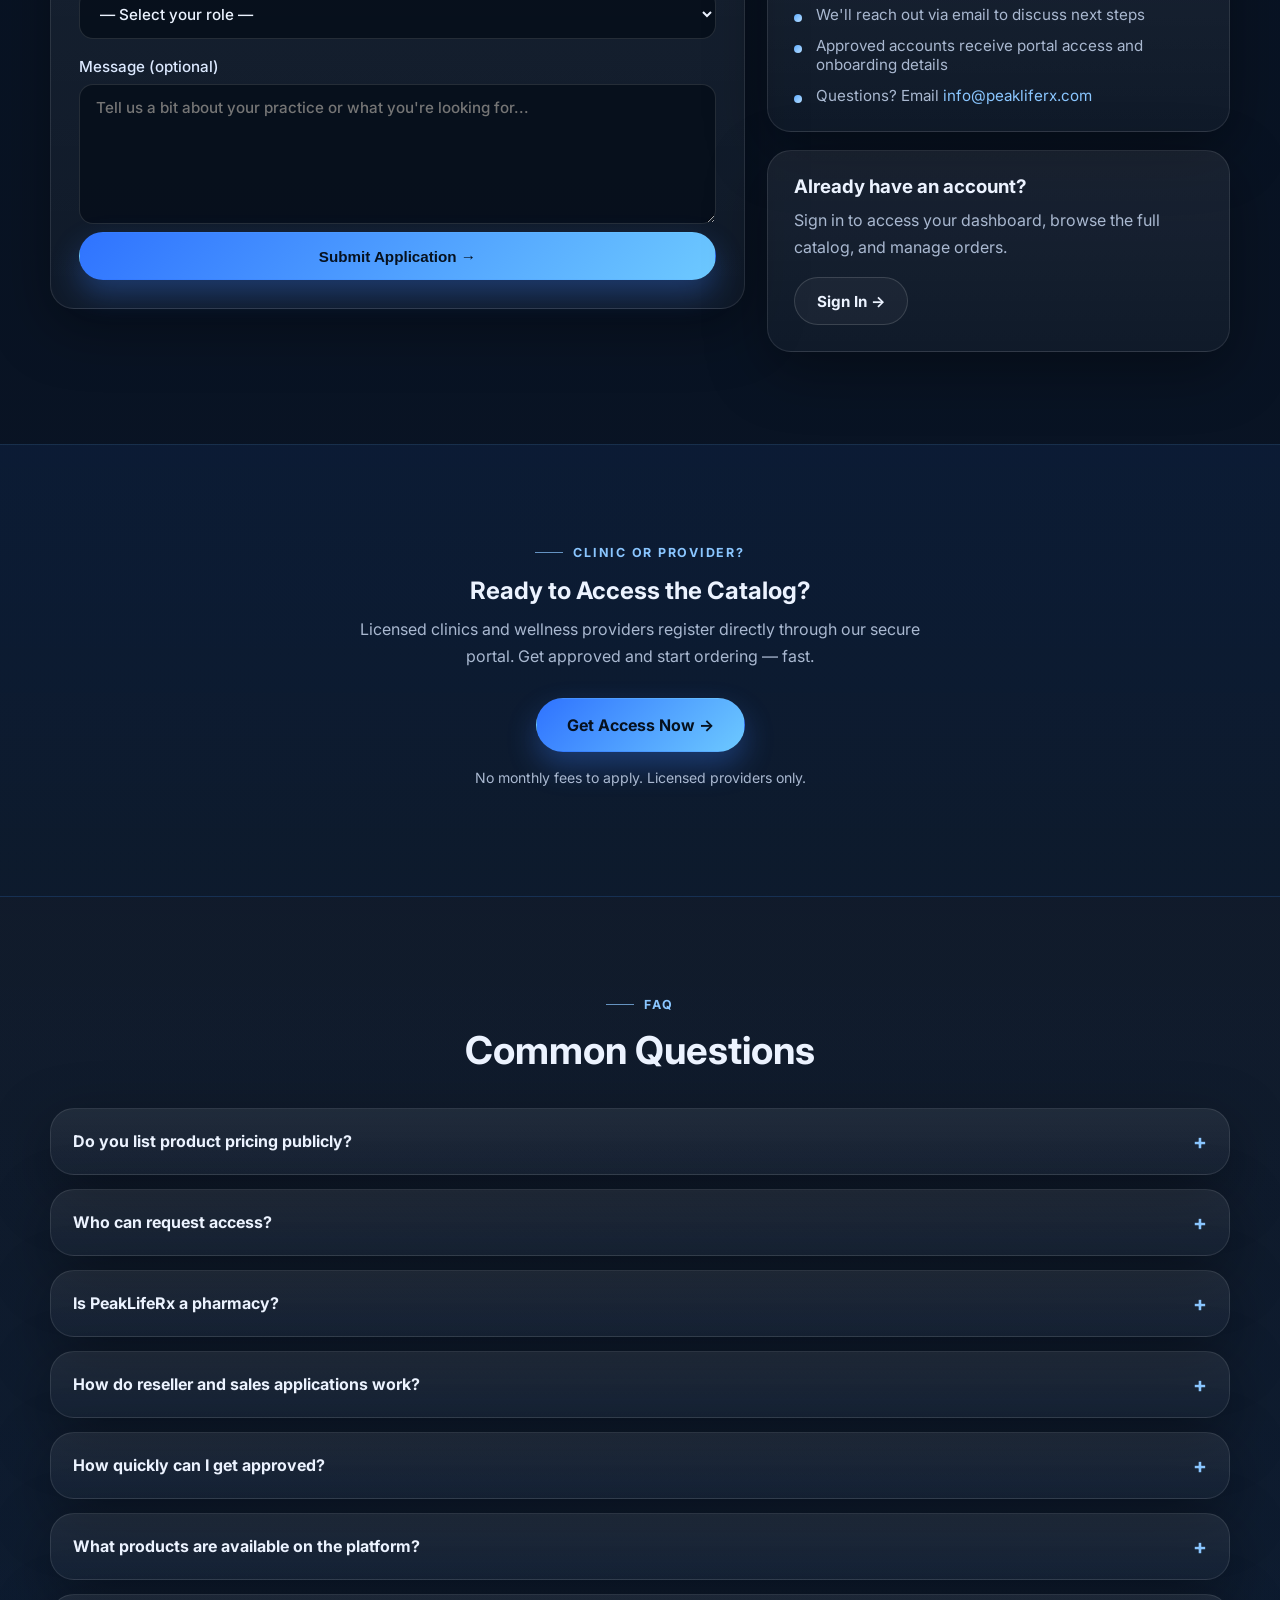
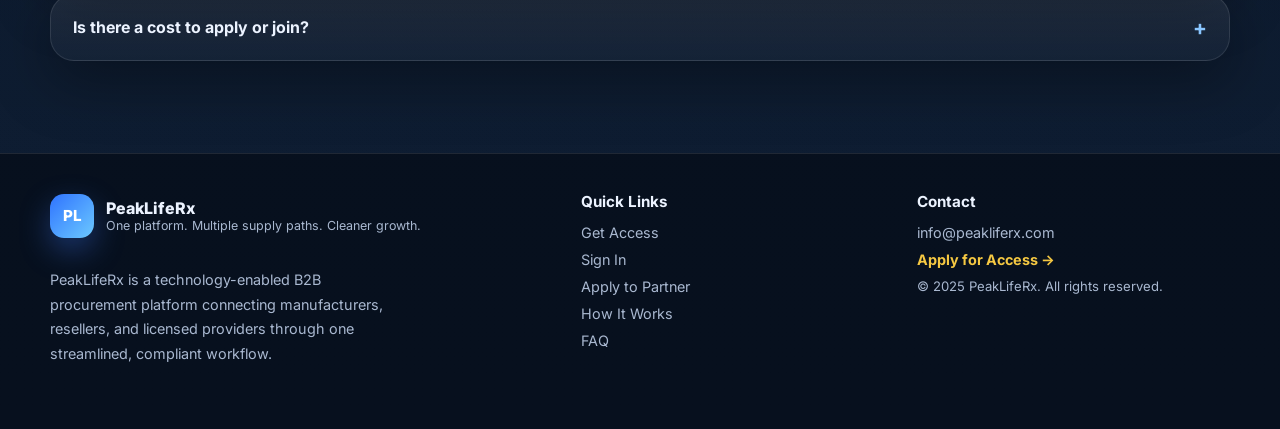
==== commit cf7dbfe7: "Add files via upload" ====
--- a/index.html
+++ b/index.html
@@ -4,17 +4,39 @@
   <meta charset="UTF-8" />
   <meta name="viewport" content="width=device-width, initial-scale=1.0" />
   <title>PeakLifeRx | 503B & Wellness Procurement Platform</title>
-  <meta name="description" content="PeakLifeRx is a technology-enabled B2B procurement platform connecting licensed providers, resellers, and vetted 503B supply partners through one streamlined ordering experience." />
+  <meta name="description" content="PeakLifeRx is a technology-enabled B2B procurement platform connecting licensed providers, resellers, and vetted 503B supply partners through one streamlined, compliant ordering experience. Get approved in as little as 1 business day." />
   <meta name="robots" content="index, follow" />
+  <link rel="canonical" href="https://peakliferx.com/" />
   <meta property="og:title" content="PeakLifeRx | 503B & Wellness Procurement Platform" />
   <meta property="og:description" content="Connect with FDA-registered 503B supply partners through one secure, compliant ordering platform built for clinics, resellers, and wellness operators." />
   <meta property="og:type" content="website" />
+  <meta property="og:url" content="https://peakliferx.com/" />
+  <meta name="twitter:card" content="summary_large_image" />
+  <meta name="twitter:title" content="PeakLifeRx | 503B & Wellness Procurement" />
+  <meta name="twitter:description" content="One compliant platform. Vetted 503B partners. Approved in 1 business day." />
+
+  <!-- Structured Data -->
+  <script type="application/ld+json">
+  {
+    "@context": "https://schema.org",
+    "@type": "Organization",
+    "name": "PeakLifeRx",
+    "url": "https://peakliferx.com",
+    "description": "Technology-enabled B2B pharmaceutical procurement platform connecting licensed providers, resellers, and 503B supply partners.",
+    "contactPoint": {
+      "@type": "ContactPoint",
+      "email": "info@peakliferx.com",
+      "contactType": "customer support"
+    }
+  }
+  </script>
+
   <link rel="preconnect" href="https://fonts.googleapis.com">
   <link rel="preconnect" href="https://fonts.gstatic.com" crossorigin>
   <link href="https://fonts.googleapis.com/css2?family=Inter:wght@400;500;600;700;800&display=swap" rel="stylesheet">
   <link rel="stylesheet" href="styles.css" />
 
-  <!-- ── Netlify pre-render form detection (hidden, must match visible form fields) ── -->
+  <!-- ── Netlify pre-render form detection ── -->
   <form name="partner-application" netlify netlify-honeypot="bot-field" hidden>
     <input type="text"   name="name" />
     <input type="email"  name="email" />
@@ -23,10 +45,14 @@
     <select name="type"><option>Clinic / Provider</option></select>
     <textarea name="message"></textarea>
   </form>
-
 </head>
 <body>
   <div class="site-shell">
+
+    <!-- ═══════════════════ ANNOUNCEMENT BAR ════════════════════════════════ -->
+    <div class="announcement-bar">
+      <span>🎉 Now accepting new clinic &amp; reseller applications — <a href="http://sinqops.store/peakliferx/register">Apply today and get approved in 1 business day →</a></span>
+    </div>
 
     <!-- ═══════════════════════════ HEADER ═══════════════════════════════ -->
     <header class="site-header">
@@ -42,7 +68,8 @@
           <a href="#how">How It Works</a>
           <a href="#why">Why Choose Us</a>
           <a href="#audiences">Who We Work With</a>
-          <a href="#partner-form">Apply</a>
+          <a href="#partner-form">Partner / Sales</a>
+          <a href="http://sinqops.store/peakliferx/register" class="nav-cta-btn">Apply Now</a>
           <a href="https://my.sinqops.com" class="nav-link-accent">Sign In</a>
         </nav>
         <button class="menu-toggle" aria-label="Open menu" aria-expanded="false">☰</button>
@@ -51,8 +78,8 @@
         <a href="#how">How It Works</a>
         <a href="#why">Why Choose Us</a>
         <a href="#audiences">Who We Work With</a>
-        <a href="#partner-form">Apply</a>
-        <a href="http://sinqops.store/peakliferx/register">Get Access</a>
+        <a href="http://sinqops.store/peakliferx/register" class="mobile-cta">Apply Now →</a>
+        <a href="#partner-form">Partner / Sales Inquiry</a>
         <a href="https://my.sinqops.com">Sign In</a>
       </div>
     </header>
@@ -64,29 +91,35 @@
         <div class="container hero-grid">
           <div class="hero-copy">
             <div class="eyebrow">Technology-enabled B2B pharmaceutical platform</div>
-            <h1>Your Trusted Partner in 503B &amp; Wellness Procurement</h1>
+            <h1>The Fastest Path to Compliant 503B Sourcing</h1>
             <p class="hero-text">
-              PeakLifeRx connects licensed providers, resellers, and supply partners through one
-              streamlined platform built for compliant sourcing, reliable inventory access, and
-              cleaner operational workflows.
+              PeakLifeRx connects licensed clinics, resellers, and supply partners through
+              one streamlined platform — vetted inventory, secure ordering, and accounts
+              approved in as little as <strong>1 business day</strong>.
             </p>
             <div class="hero-actions">
-              <a class="btn btn-primary" href="http://sinqops.store/peakliferx/register">Get Started</a>
-              <a class="btn btn-secondary" href="#partner-form">Apply to Partner</a>
+              <a class="btn btn-primary btn-lg" href="http://sinqops.store/peakliferx/register">Get Access Now →</a>
+              <a class="btn btn-secondary" href="#how">See How It Works</a>
             </div>
             <ul class="hero-points">
               <li>Vetted 503B-oriented sourcing network</li>
-              <li>Secure, centralized ordering experience</li>
-              <li>Built for clinics, resellers, and growth partners</li>
+              <li>Secure, centralized digital ordering</li>
+              <li>Clinics, resellers &amp; growth partners welcome</li>
+              <li>Approval in as little as 1 business day</li>
             </ul>
+            <div class="social-proof-row">
+              <div class="stat-pill"><span class="stat-num">503B</span><span class="stat-label">Vetted Sources</span></div>
+              <div class="stat-pill"><span class="stat-num">1 Day</span><span class="stat-label">Avg. Approval</span></div>
+              <div class="stat-pill"><span class="stat-num">B2B</span><span class="stat-label">Only — Licensed Access</span></div>
+            </div>
           </div>
           <div class="hero-card glass-card">
             <div class="hero-card-inner">
               <div class="hero-card-label">Built for modern wellness operators</div>
               <h2>Streamlining the path from supplier to provider</h2>
               <p>
-                Access licensed, compliant products through a platform designed to reduce friction,
-                support consistent product availability, and keep pricing and catalog details
+                Access licensed, compliant products through a platform designed to reduce
+                friction, support consistent availability, and keep pricing and catalog details
                 behind authenticated access.
               </p>
               <div class="hero-mini-grid">
@@ -96,9 +129,18 @@
                 </div>
                 <div>
                   <strong>Compliant</strong>
-                  <span>Built around a conservative, professional sourcing posture.</span>
+                  <span>Built around licensed, documented sourcing — every step.</span>
+                </div>
+                <div>
+                  <strong>Scalable</strong>
+                  <span>Grow your clinic or reseller network on one platform.</span>
+                </div>
+                <div>
+                  <strong>Fast</strong>
+                  <span>Most accounts approved within 1 business day.</span>
                 </div>
               </div>
+              <a class="btn btn-primary btn-full" href="http://sinqops.store/peakliferx/register" style="margin-top:22px;">Start Your Application →</a>
             </div>
           </div>
         </div>
@@ -107,10 +149,10 @@
       <!-- ═══════════════════════ TRUST STRIP ══════════════════════════════ -->
       <section class="trust-strip" aria-label="Trust indicators">
         <div class="container trust-items">
-          <span>FDA-registered 503B supply partners</span>
-          <span>Secure digital ordering workflow</span>
-          <span>Built for licensed healthcare professionals</span>
-          <span>Reseller and sales partner pathways</span>
+          <span>✓ FDA-registered 503B supply partners</span>
+          <span>✓ Secure digital ordering workflow</span>
+          <span>✓ Licensed healthcare professionals only</span>
+          <span>✓ Reseller &amp; sales partner pathways</span>
         </div>
       </section>
 
@@ -118,9 +160,9 @@
       <section class="section" id="how">
         <div class="container section-head narrow-center">
           <div class="eyebrow">How it works</div>
-          <h2>Get Started in Three Simple Steps</h2>
-          <p>From application to active ordering, our streamlined onboarding process gets your
-             clinic or partner account up and running quickly — without unnecessary friction.</p>
+          <h2>Up and Running in Three Simple Steps</h2>
+          <p>From application to active ordering — our streamlined onboarding gets your
+             account live quickly, without unnecessary friction or delays.</p>
         </div>
         <div class="container steps-grid">
           <article class="step-card">
@@ -128,19 +170,23 @@
             <h3>Request Access</h3>
             <p>Licensed providers, reseller partners, and qualified applicants submit their
                information to begin the onboarding process.</p>
+            <a class="text-link" href="http://sinqops.store/peakliferx/register">Start here →</a>
           </article>
           <article class="step-card">
             <div class="step-number">02</div>
             <h3>Get Approved</h3>
-            <p>Our team reviews credentials, fit, and onboarding requirements before account
-               access is created and activated.</p>
+            <p>Our team reviews credentials and fit. Most applicants hear back within
+               <strong>1 business day</strong>. No waiting weeks.</p>
           </article>
           <article class="step-card">
             <div class="step-number">03</div>
             <h3>Start Ordering</h3>
-            <p>Approved users access the platform, browse available offerings, and move through
-               a streamlined, centralized ordering flow.</p>
-          </article>
+            <p>Approved users access the full catalog, browse available offerings, and
+               move through a streamlined, centralized ordering flow.</p>
+          </article>
+        </div>
+        <div class="container cta-below-steps">
+          <a class="btn btn-primary" href="http://sinqops.store/peakliferx/register">Apply Now — It's Free →</a>
         </div>
       </section>
 
@@ -150,30 +196,34 @@
           <div class="eyebrow">Why choose PeakLifeRx</div>
           <h2>A Smarter Way to Source Wellness Products</h2>
           <p>
-            We built PeakLifeRx around four pillars that matter most to the clinics, resellers,
-            and supply partners who use our platform every day.
+            We built PeakLifeRx around four pillars that matter most to the clinics,
+            resellers, and supply partners who use our platform every day.
           </p>
         </div>
         <div class="container feature-grid">
           <article class="feature-card">
+            <div class="feature-icon">🔒</div>
             <h3>Reliability You Can Count On</h3>
             <p>Access a vetted network designed to support consistent inventory availability
                and dependable fulfillment for active clinical programs.</p>
           </article>
           <article class="feature-card">
+            <div class="feature-icon">✅</div>
             <h3>Compliance at Every Step</h3>
             <p>From sourcing posture to account approval, PeakLifeRx is built around licensed
                access, documentation, and a professional clinical workflow.</p>
           </article>
           <article class="feature-card">
+            <div class="feature-icon">⚡</div>
             <h3>Streamlined Ordering</h3>
             <p>Replace scattered calls, back-and-forth emails, and fragmented vendor management
                with one digital platform and one cleaner process.</p>
           </article>
           <article class="feature-card">
+            <div class="feature-icon">🤝</div>
             <h3>Partnership Over Transactions</h3>
-            <p>PeakLifeRx is built to support clinic growth, supplier relationships, and
-               reseller expansion through a shared infrastructure model.</p>
+            <p>PeakLifeRx supports clinic growth, supplier relationships, and reseller expansion
+               through a shared infrastructure model built for long-term scale.</p>
           </article>
         </div>
       </section>
@@ -182,10 +232,10 @@
       <section class="section section-gradient" id="audiences">
         <div class="container section-head">
           <div class="eyebrow">Who we work with</div>
-          <h2>Built for Health &amp; Wellness Providers, Partners, and Resellers</h2>
+          <h2>Built for Providers, Partners, and Resellers</h2>
           <p>
             Whether you're running a clinic, operating a 503B facility, or building a sales
-            network — PeakLifeRx has a clear path for you.
+            network — PeakLifeRx has a clear, fast path for you.
           </p>
         </div>
         <div class="container audience-grid">
@@ -194,21 +244,36 @@
             <h3>Clinics &amp; Wellness Providers</h3>
             <p>Access a reliable, efficient sourcing network designed to help your practice
                maintain product availability without unnecessary complexity.</p>
-            <a class="text-link" href="http://sinqops.store/peakliferx/register">Get Access →</a>
+            <ul class="mini-checklist">
+              <li>GLP-1s, peptides, vitamins &amp; more</li>
+              <li>Compliant, licensed access only</li>
+              <li>Approve in 1 business day</li>
+            </ul>
+            <a class="btn btn-primary" href="http://sinqops.store/peakliferx/register" style="margin-top:18px;">Get Access →</a>
           </article>
           <article class="audience-card">
             <div class="audience-icon">🏭</div>
             <h3>Manufacturers &amp; 503B Facilities</h3>
             <p>Partner with a trusted distribution platform that understands provider
                relationships, compliant positioning, and active clinic demand.</p>
-            <a class="text-link" href="#partner-form">Apply to Partner →</a>
+            <ul class="mini-checklist">
+              <li>Reach licensed clinic buyers</li>
+              <li>Expand your distribution footprint</li>
+              <li>Dedicated partner onboarding</li>
+            </ul>
+            <a class="text-link" href="#partner-form" style="margin-top:14px;">Apply to Partner →</a>
           </article>
           <article class="audience-card">
             <div class="audience-icon">📈</div>
             <h3>Resellers &amp; Sales Partners</h3>
             <p>Join PeakLifeRx as a reseller or sales partner and grow your own network of
                clinics while leveraging our platform and supplier relationships.</p>
-            <a class="text-link" href="#partner-form">Apply Now →</a>
+            <ul class="mini-checklist">
+              <li>Build your own clinic network</li>
+              <li>Leverage our supplier infrastructure</li>
+              <li>Commission-based partner program</li>
+            </ul>
+            <a class="text-link" href="#partner-form" style="margin-top:14px;">Apply Now →</a>
           </article>
         </div>
       </section>
@@ -218,30 +283,34 @@
         <div class="container split-grid align-center">
           <div>
             <div class="eyebrow">Platform overview</div>
-            <h2>Streamlining the Path from Manufacturer to Provider</h2>
+            <h2>One Platform. Multiple Supply Paths. Cleaner Growth.</h2>
             <p>
-              PeakLifeRx is a B2B procurement platform built to streamline how medical spas,
-              clinics, telehealth operators, and wellness programs source high-demand
-              pharmaceuticals and wellness products.
+              PeakLifeRx is B2B procurement infrastructure connecting medical spas, clinics,
+              telehealth operators, and wellness programs with high-demand pharmaceutical and
+              wellness products through vetted 503B supply partners.
             </p>
             <p>
-              We operate as infrastructure — one system connecting supply-side partners with
-              licensed buyers through a scalable, authenticated workflow that keeps pricing and
-              catalog details where they belong: behind a secure login.
+              We handle the sourcing network, the compliance posture, and the authenticated
+              ordering flow — so your team can focus on patient care and business growth.
             </p>
             <div class="split-actions">
-              <a class="btn btn-primary" href="http://sinqops.store/peakliferx/register">Get Access</a>
-              <a class="btn btn-secondary" href="#partner-form">Talk to Us</a>
+              <a class="btn btn-primary" href="http://sinqops.store/peakliferx/register">Get Access →</a>
+              <a class="btn btn-secondary" href="#partner-form">Become a Supply Partner</a>
             </div>
           </div>
           <div class="callout-card large-callout">
             <h3>What this means for you</h3>
             <ul class="check-list">
-              <li>Clinics see a cleaner path to inventory access</li>
-              <li>Suppliers see a serious distribution partner</li>
-              <li>Resellers see an immediate way to plug into infrastructure</li>
-              <li>Pricing and catalog details stay behind login where they belong</li>
+              <li>Clinics see a cleaner path to reliable inventory access</li>
+              <li>Suppliers gain a serious, licensed distribution partner</li>
+              <li>Resellers plug directly into built-out infrastructure</li>
+              <li>Pricing and catalog details stay behind login — as they should</li>
+              <li>Onboarding support from a dedicated team</li>
             </ul>
+            <div style="margin-top:22px; padding-top:18px; border-top:1px solid rgba(255,255,255,0.1);">
+              <p style="font-size:0.9rem; color:var(--muted); margin-bottom:12px;">Ready to see the catalog?</p>
+              <a class="btn btn-primary btn-sm" href="http://sinqops.store/peakliferx/register">Register for Access →</a>
+            </div>
           </div>
         </div>
       </section>
@@ -250,13 +319,13 @@
       <section class="section cta-band">
         <div class="container cta-panel">
           <div>
-            <div class="eyebrow">Marketplace access</div>
-            <h2>Apply to Join the PeakLifeRx Marketplace</h2>
+            <div class="eyebrow">Ready to get started?</div>
+            <h2>Join the PeakLifeRx Marketplace Today</h2>
             <p>Become part of a professional marketplace built for clinics, sourcing partners,
-               resellers, and sales operators looking for compliant, reliable growth.</p>
+               resellers, and sales operators. Approved in as little as 1 business day.</p>
           </div>
           <div class="cta-actions">
-            <a class="btn btn-primary" href="http://sinqops.store/peakliferx/register">Apply Now</a>
+            <a class="btn btn-primary btn-lg" href="http://sinqops.store/peakliferx/register">Apply Now — It's Free →</a>
             <a class="btn btn-secondary" href="#partner-form">Partner / Sales Inquiry</a>
           </div>
         </div>
@@ -268,7 +337,7 @@
           <div class="eyebrow">Partner / sales application</div>
           <h2>Work With PeakLifeRx</h2>
           <p>Resellers, sales reps, 503B facilities, and supply partners — submit your information
-             below and our team will follow up within one business day.</p>
+             below and our team will follow up within <strong>one business day</strong>.</p>
         </div>
         <div class="container form-layout">
 
@@ -282,7 +351,6 @@
               netlify-honeypot="bot-field"
             >
               <input type="hidden" name="form-name" value="partner-application" />
-              <!-- Honeypot (spam protection) -->
               <p class="hidden-field" aria-hidden="true">
                 <label>Don't fill this out: <input name="bot-field" /></label>
               </p>
@@ -320,19 +388,24 @@
                 </label>
               </div>
 
-              <button type="submit" class="btn btn-primary submit-btn">Submit Application</button>
+              <button type="submit" class="btn btn-primary submit-btn">Submit Application →</button>
             </form>
           </div>
 
           <!-- ── Side info panel ──────────────────────────────────────────── -->
           <aside class="side-panel">
+            <div class="info-card urgency-card">
+              <div class="urgency-badge">⚡ Fast Approval</div>
+              <h3>Most accounts approved within 1 business day</h3>
+              <p>Submit your application today and our team will review your credentials and follow up with next steps — usually by the next business day.</p>
+            </div>
             <div class="info-card">
               <h3>What happens next?</h3>
               <ul class="check-list">
                 <li>Our team reviews your application within 1 business day</li>
                 <li>We'll reach out via email to discuss next steps</li>
                 <li>Approved accounts receive portal access and onboarding details</li>
-                <li>Questions? Email us at <a href="mailto:info@peakliferx.com" style="color:var(--blue-2)">info@peakliferx.com</a></li>
+                <li>Questions? Email <a href="mailto:info@peakliferx.com" style="color:var(--blue-2)">info@peakliferx.com</a></li>
               </ul>
             </div>
             <div class="info-card">
@@ -342,6 +415,20 @@
             </div>
           </aside>
 
+        </div>
+      </section>
+
+      <!-- ══════════════════════ GET ACCESS CTA ════════════════════════════ -->
+      <section class="section get-access-section">
+        <div class="container narrow-center" style="text-align:center;">
+          <div class="eyebrow">Clinic or provider?</div>
+          <h2>Ready to Access the Catalog?</h2>
+          <p style="max-width:56ch; margin:0 auto 28px;">
+            Licensed clinics and wellness providers register directly through our
+            secure portal. Get approved and start ordering — fast.
+          </p>
+          <a class="btn btn-primary btn-lg" href="http://sinqops.store/peakliferx/register">Get Access Now →</a>
+          <p style="margin-top:14px; font-size:0.88rem; color:var(--muted);">No monthly fees to apply. Licensed providers only.</p>
         </div>
       </section>
 
@@ -355,31 +442,43 @@
           <details>
             <summary>Do you list product pricing publicly?</summary>
             <p>No. Detailed product visibility and pricing are kept behind a secure sign-up and
-               login flow to ensure only licensed, approved accounts have access.</p>
+               login flow to ensure only licensed, approved accounts have access to catalog details.</p>
           </details>
           <details>
             <summary>Who can request access?</summary>
             <p>Licensed clinics and wellness providers can request marketplace access via our
-               registration page. Manufacturers, 503B facilities, resellers, and sales applicants
-               can use the partner application form above.</p>
+               <a href="http://sinqops.store/peakliferx/register" style="color:var(--blue-2)">registration page</a>.
+               Manufacturers, 503B facilities, resellers, and sales applicants can use the partner
+               application form above.</p>
           </details>
           <details>
             <summary>Is PeakLifeRx a pharmacy?</summary>
             <p>No. PeakLifeRx is a technology-enabled procurement platform that connects licensed
-               buyers with vetted supply partners through a centralized digital workflow. We do
-               not manufacture or dispense medications.</p>
+               buyers with vetted supply partners through a centralized digital workflow. We do not
+               manufacture or dispense medications.</p>
           </details>
           <details>
             <summary>How do reseller and sales applications work?</summary>
-            <p>Use the partner application form to submit your information. Our team will review
-               your application and reach out within one business day to discuss fit, onboarding,
-               and next steps.</p>
+            <p>Use the partner application form on this page to submit your information. Our team
+               will review your application and reach out within one business day to discuss fit,
+               onboarding, and next steps.</p>
           </details>
           <details>
             <summary>How quickly can I get approved?</summary>
-            <p>Most applications are reviewed within 1 business day. Approval timelines vary
-               depending on credential verification and account type, but we aim to keep the
-               process fast and friction-free.</p>
+            <p>Most applications are reviewed and approved within <strong>1 business day</strong>.
+               Timelines can vary based on credential verification and account type, but we aim to
+               keep the process fast and friction-free.</p>
+          </details>
+          <details>
+            <summary>What products are available on the platform?</summary>
+            <p>The full catalog — including GLP-1 compounded medications, peptides, vitamins, and
+               wellness products — is available to approved accounts after login. Product visibility
+               is kept behind authentication for compliance reasons.</p>
+          </details>
+          <details>
+            <summary>Is there a cost to apply or join?</summary>
+            <p>No. Creating an account and submitting an application is free. Our team will walk you
+               through pricing and ordering details during the onboarding process.</p>
           </details>
         </div>
       </section>
@@ -397,24 +496,21 @@
               <div class="brand-tag">One platform. Multiple supply paths. Cleaner growth.</div>
             </div>
           </div>
-          <p class="footer-copy">PeakLifeRx is a technology-enabled B2B procurement platform
-             connecting manufacturers, resellers, and licensed providers through one streamlined
-             workflow.</p>
+          <p class="footer-copy">PeakLifeRx is a technology-enabled B2B procurement platform connecting manufacturers, resellers, and licensed providers through one streamlined, compliant workflow.</p>
         </div>
         <div>
           <h4>Quick Links</h4>
           <a href="http://sinqops.store/peakliferx/register">Get Access</a>
           <a href="https://my.sinqops.com">Sign In</a>
           <a href="#partner-form">Apply to Partner</a>
+          <a href="#how">How It Works</a>
           <a href="#faq">FAQ</a>
         </div>
         <div>
           <h4>Contact</h4>
           <a href="mailto:info@peakliferx.com">info@peakliferx.com</a>
-          <span>PeakLifeRx.com</span>
-          <span style="margin-top:8px; font-size:0.82rem;">
-            © 2025 PeakLifeRx. All rights reserved.
-          </span>
+          <a href="http://sinqops.store/peakliferx/register" class="footer-cta-link">Apply for Access →</a>
+          <span style="margin-top:8px; font-size:0.82rem;">© 2025 PeakLifeRx. All rights reserved.</span>
         </div>
       </div>
     </footer>
--- a/styles.css
+++ b/styles.css
@@ -8,6 +8,8 @@
   --muted: #a9b8d0;
   --blue: #5aa7ff;
   --blue-2: #8ac6ff;
+  --gold: #f5c842;
+  --gold-dark: #d4a800;
   --white: #ffffff;
   --shadow: 0 18px 60px rgba(0, 0, 0, 0.35);
   --radius: 24px;
@@ -43,6 +45,23 @@
 .section-gradient { background: linear-gradient(180deg, rgba(90,167,255,0.08), rgba(255,255,255,0.02)); }
 .section-gradient-light { background: linear-gradient(180deg, rgba(255,255,255,0.03), rgba(90,167,255,0.06)); }
 
+/* ── Announcement Bar ───────────────────────────────────────────────────── */
+.announcement-bar {
+  background: linear-gradient(90deg, #1a3a6e, #1e4d9a, #1a3a6e);
+  text-align: center;
+  padding: 10px 16px;
+  font-size: 0.88rem;
+  color: #cce0ff;
+  font-weight: 500;
+}
+.announcement-bar a {
+  color: var(--gold);
+  font-weight: 700;
+  text-decoration: underline;
+  text-underline-offset: 2px;
+}
+.announcement-bar a:hover { color: #ffe88a; }
+
 /* ── Header ─────────────────────────────────────────────────────────────── */
 .site-header {
   position: sticky;
@@ -50,7 +69,7 @@
   z-index: 50;
   backdrop-filter: blur(18px);
   -webkit-backdrop-filter: blur(18px);
-  background: rgba(8, 17, 31, 0.78);
+  background: rgba(8, 17, 31, 0.88);
   border-bottom: 1px solid var(--line);
 }
 .nav-wrap {
@@ -58,7 +77,7 @@
   align-items: center;
   justify-content: space-between;
   gap: 24px;
-  padding: 18px 0;
+  padding: 16px 0;
 }
 .brand { display: inline-flex; align-items: center; gap: 12px; }
 .brand-mark {
@@ -76,11 +95,28 @@
 }
 .brand-name { font-size: 1rem; font-weight: 800; }
 .brand-tag { color: var(--muted); font-size: 0.78rem; }
-.desktop-nav { display: flex; align-items: center; gap: 22px; }
+.desktop-nav { display: flex; align-items: center; gap: 18px; }
 .desktop-nav a,
-.mobile-nav a { color: #dce9ff; font-size: 0.95rem; transition: color 150ms; }
+.mobile-nav a { color: #dce9ff; font-size: 0.92rem; transition: color 150ms; }
 .desktop-nav a:hover,
 .mobile-nav a:hover { color: var(--white); }
+
+/* Nav CTA button (Apply Now in header) */
+.nav-cta-btn {
+  background: linear-gradient(135deg, #2f73ff, #6dc9ff) !important;
+  color: #06111f !important;
+  font-weight: 700 !important;
+  padding: 9px 18px !important;
+  border-radius: 999px !important;
+  font-size: 0.88rem !important;
+  box-shadow: 0 8px 20px rgba(58,127,255,0.3);
+  transition: box-shadow 150ms, transform 150ms !important;
+}
+.nav-cta-btn:hover {
+  box-shadow: 0 12px 28px rgba(58,127,255,0.45) !important;
+  transform: translateY(-1px);
+}
+
 .nav-link-accent {
   color: var(--white);
   font-weight: 700;
@@ -111,6 +147,10 @@
   padding: 0.9rem 0.4rem;
   border-bottom: 1px solid var(--line);
 }
+.mobile-cta {
+  color: var(--gold) !important;
+  font-weight: 700 !important;
+}
 
 /* ── Eyebrow label ──────────────────────────────────────────────────────── */
 .eyebrow {
@@ -160,6 +200,9 @@
   border-color: rgba(255,255,255,0.14);
 }
 .btn-secondary:hover { background: rgba(255,255,255,0.08); }
+.btn-lg { min-height: 54px; padding: 0 30px; font-size: 1rem; }
+.btn-sm { min-height: 40px; padding: 0 18px; font-size: 0.9rem; }
+.btn-full { width: 100%; }
 .submit-btn { width: 100%; margin-top: 8px; }
 
 /* ── Hero ───────────────────────────────────────────────────────────────── */
@@ -171,9 +214,10 @@
   align-items: center;
 }
 .hero-copy h1 {
-  font-size: clamp(2.9rem, 7vw, 5rem);
-  letter-spacing: -0.05em;
-  max-width: 11ch;
+  font-size: clamp(2.4rem, 5.5vw, 4.2rem);
+  letter-spacing: -0.04em;
+  max-width: 16ch;
+  line-height: 1.06;
 }
 .hero-text { font-size: 1.08rem; max-width: 62ch; margin: 18px 0 28px; }
 .hero-actions,
@@ -181,14 +225,16 @@
 .split-actions { display: flex; flex-wrap: wrap; gap: 14px; }
 .hero-points { display: grid; gap: 10px; margin-top: 28px; }
 .hero-points li,
-.check-list li {
+.check-list li,
+.mini-checklist li {
   position: relative;
   padding-left: 22px;
   color: #d8e7ff;
   font-size: 0.95rem;
 }
 .hero-points li::before,
-.check-list li::before {
+.check-list li::before,
+.mini-checklist li::before {
   content: "";
   position: absolute;
   left: 0;
@@ -199,6 +245,38 @@
   background: linear-gradient(135deg, #60adff, #b6ddff);
 }
 
+/* Social proof stats row */
+.social-proof-row {
+  display: flex;
+  flex-wrap: wrap;
+  gap: 12px;
+  margin-top: 28px;
+}
+.stat-pill {
+  display: flex;
+  flex-direction: column;
+  align-items: center;
+  background: rgba(255,255,255,0.05);
+  border: 1px solid rgba(255,255,255,0.1);
+  border-radius: 16px;
+  padding: 10px 18px;
+  min-width: 90px;
+}
+.stat-num {
+  font-size: 1.2rem;
+  font-weight: 800;
+  color: var(--blue-2);
+  line-height: 1;
+  margin-bottom: 4px;
+}
+.stat-label {
+  font-size: 0.72rem;
+  color: var(--muted);
+  text-align: center;
+  text-transform: uppercase;
+  letter-spacing: 0.06em;
+}
+
 /* ── Glass card (hero right panel) ─────────────────────────────────────── */
 .glass-card {
   background: linear-gradient(180deg, rgba(255,255,255,0.09), rgba(255,255,255,0.03));
@@ -208,21 +286,21 @@
 }
 .hero-card-inner { padding: 28px; }
 .hero-card-label { color: var(--blue-2); font-weight: 700; margin-bottom: 10px; font-size: 0.9rem; }
-.hero-card h2 { font-size: 1.9rem; }
+.hero-card h2 { font-size: 1.7rem; }
 .hero-mini-grid {
   display: grid;
   grid-template-columns: repeat(2, 1fr);
-  gap: 14px;
-  margin-top: 20px;
+  gap: 12px;
+  margin-top: 18px;
 }
 .hero-mini-grid div {
   background: rgba(255,255,255,0.04);
   border: 1px solid rgba(255,255,255,0.08);
   border-radius: 18px;
-  padding: 16px;
-}
-.hero-mini-grid strong { display: block; margin-bottom: 6px; color: var(--text); }
-.hero-mini-grid span { color: var(--muted); font-size: 0.92rem; line-height: 1.55; display: block; }
+  padding: 14px;
+}
+.hero-mini-grid strong { display: block; margin-bottom: 5px; color: var(--text); font-size: 0.95rem; }
+.hero-mini-grid span { color: var(--muted); font-size: 0.88rem; line-height: 1.5; display: block; }
 
 /* ── Trust strip ────────────────────────────────────────────────────────── */
 .trust-strip {
@@ -249,6 +327,12 @@
 .section-head p { max-width: 72ch; }
 .narrow-center { text-align: center; }
 .narrow-center p { margin-left: auto; margin-right: auto; }
+
+/* ── CTA below steps ────────────────────────────────────────────────────── */
+.cta-below-steps {
+  margin-top: 36px;
+  text-align: center;
+}
 
 /* ── Grid layouts ───────────────────────────────────────────────────────── */
 .steps-grid,
@@ -298,6 +382,10 @@
   font-weight: 800;
   background: linear-gradient(135deg, #6dc9ff, #ffffff);
 }
+.feature-icon {
+  font-size: 1.8rem;
+  margin-bottom: 14px;
+}
 .feature-card h3,
 .step-card h3,
 .audience-card h3,
@@ -326,6 +414,8 @@
   transition: color 150ms;
 }
 .text-link:hover { color: #b8d9ff; }
+.mini-checklist { margin-top: 12px; display: grid; gap: 8px; }
+.mini-checklist li { font-size: 0.88rem; color: var(--muted); }
 
 /* ── Split / callout card ───────────────────────────────────────────────── */
 .large-callout { padding: 30px; }
@@ -339,6 +429,13 @@
   align-items: center;
   justify-content: space-between;
   flex-wrap: wrap;
+}
+
+/* ── Get Access section ─────────────────────────────────────────────────── */
+.get-access-section {
+  background: linear-gradient(180deg, rgba(47, 115, 255, 0.08), rgba(109, 201, 255, 0.04));
+  border-top: 1px solid rgba(90, 167, 255, 0.15);
+  border-bottom: 1px solid rgba(90, 167, 255, 0.15);
 }
 
 /* ── Form ───────────────────────────────────────────────────────────────── */
@@ -380,6 +477,25 @@
 .info-card li { color: var(--muted); }
 .info-card p { margin: 0; }
 
+/* Urgency info card */
+.urgency-card {
+  border-color: rgba(245, 200, 66, 0.25) !important;
+  background: linear-gradient(180deg, rgba(245,200,66,0.07), rgba(245,200,66,0.02)) !important;
+}
+.urgency-badge {
+  display: inline-block;
+  background: rgba(245, 200, 66, 0.15);
+  border: 1px solid rgba(245, 200, 66, 0.3);
+  color: var(--gold);
+  font-size: 0.78rem;
+  font-weight: 700;
+  padding: 4px 12px;
+  border-radius: 999px;
+  margin-bottom: 10px;
+  text-transform: uppercase;
+  letter-spacing: 0.08em;
+}
+
 /* ── FAQ ────────────────────────────────────────────────────────────────── */
 .faq-list { display: grid; gap: 14px; }
 .faq-list details { padding: 20px 22px; cursor: pointer; }
@@ -421,6 +537,11 @@
 .footer-grid a:hover { color: var(--text); }
 .footer-grid h4 { margin-bottom: 14px; color: var(--text); font-size: 0.95rem; }
 .footer-copy { color: var(--muted); font-size: 0.9rem; max-width: 38ch; }
+.footer-cta-link {
+  color: var(--gold) !important;
+  font-weight: 700 !important;
+}
+.footer-cta-link:hover { color: #ffe88a !important; }
 
 /* ── Responsive ─────────────────────────────────────────────────────────── */
 @media (max-width: 1024px) {
@@ -440,7 +561,7 @@
   .menu-toggle { display: inline-flex; }
   .section { padding: 64px 0; }
   .hero { padding-top: 48px; }
-  .hero-copy h1 { max-width: 14ch; }
+  .hero-copy h1 { max-width: 16ch; }
   .hero-mini-grid,
   .form-grid,
   .trust-items { grid-template-columns: 1fr; }
@@ -449,6 +570,8 @@
   .cta-actions,
   .split-actions { width: 100%; flex-direction: column; }
   .submit-btn { width: 100%; }
+  .social-proof-row { justify-content: center; }
+  .announcement-bar { font-size: 0.82rem; }
 }
 
 /* ── Utility ─────────────────────────────────────────────────────────────── */
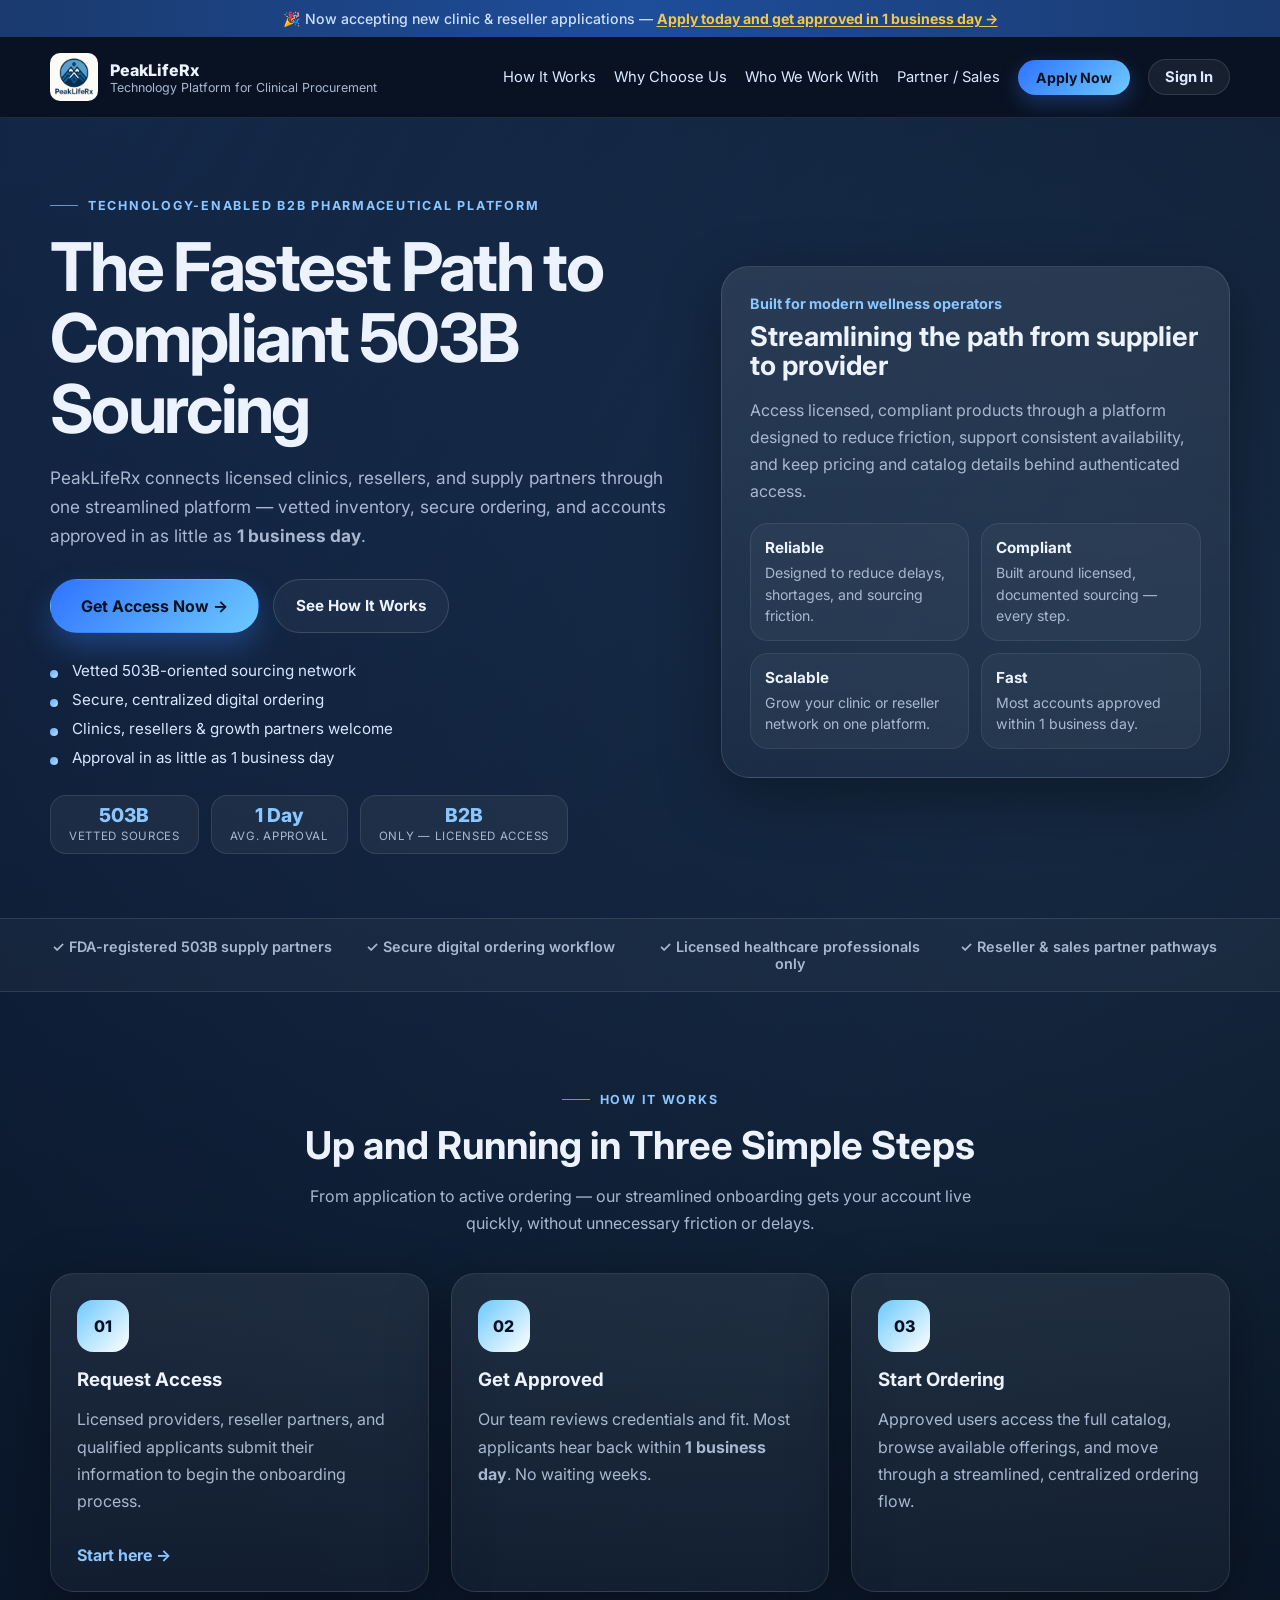
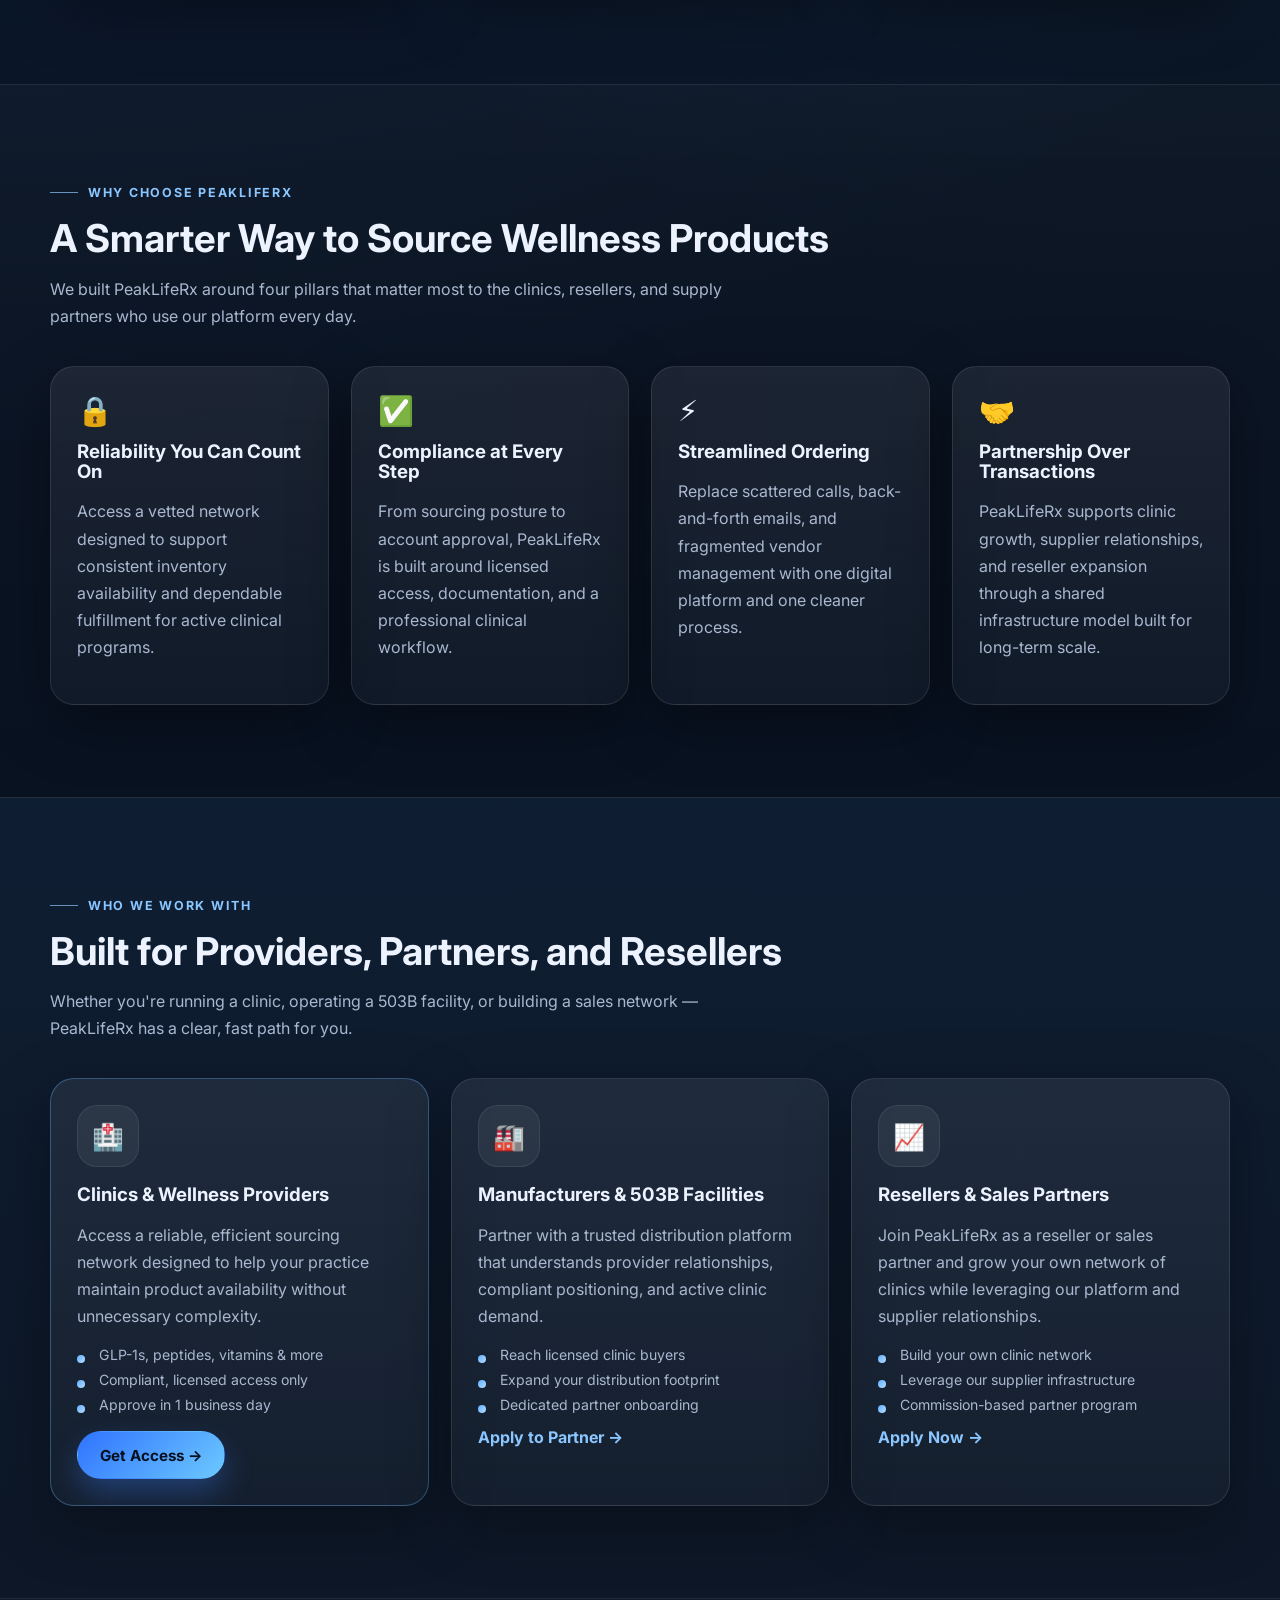
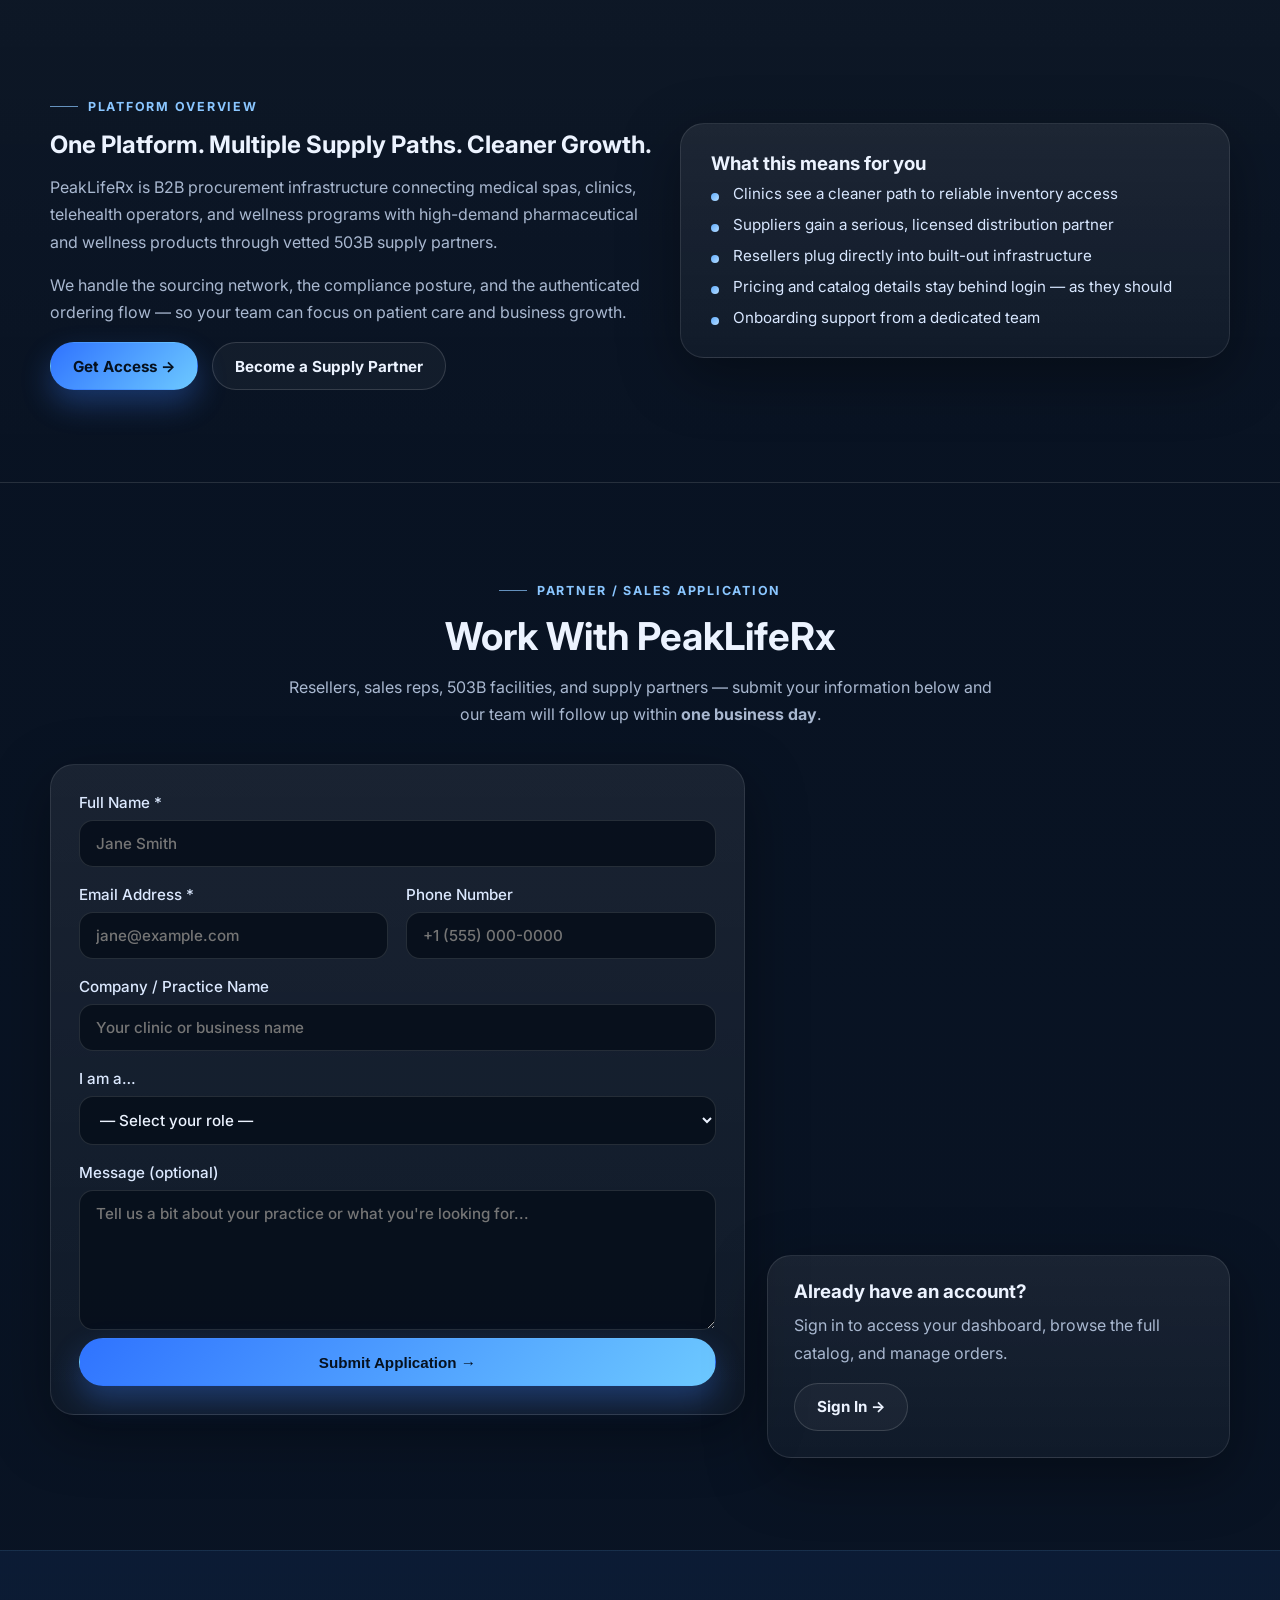
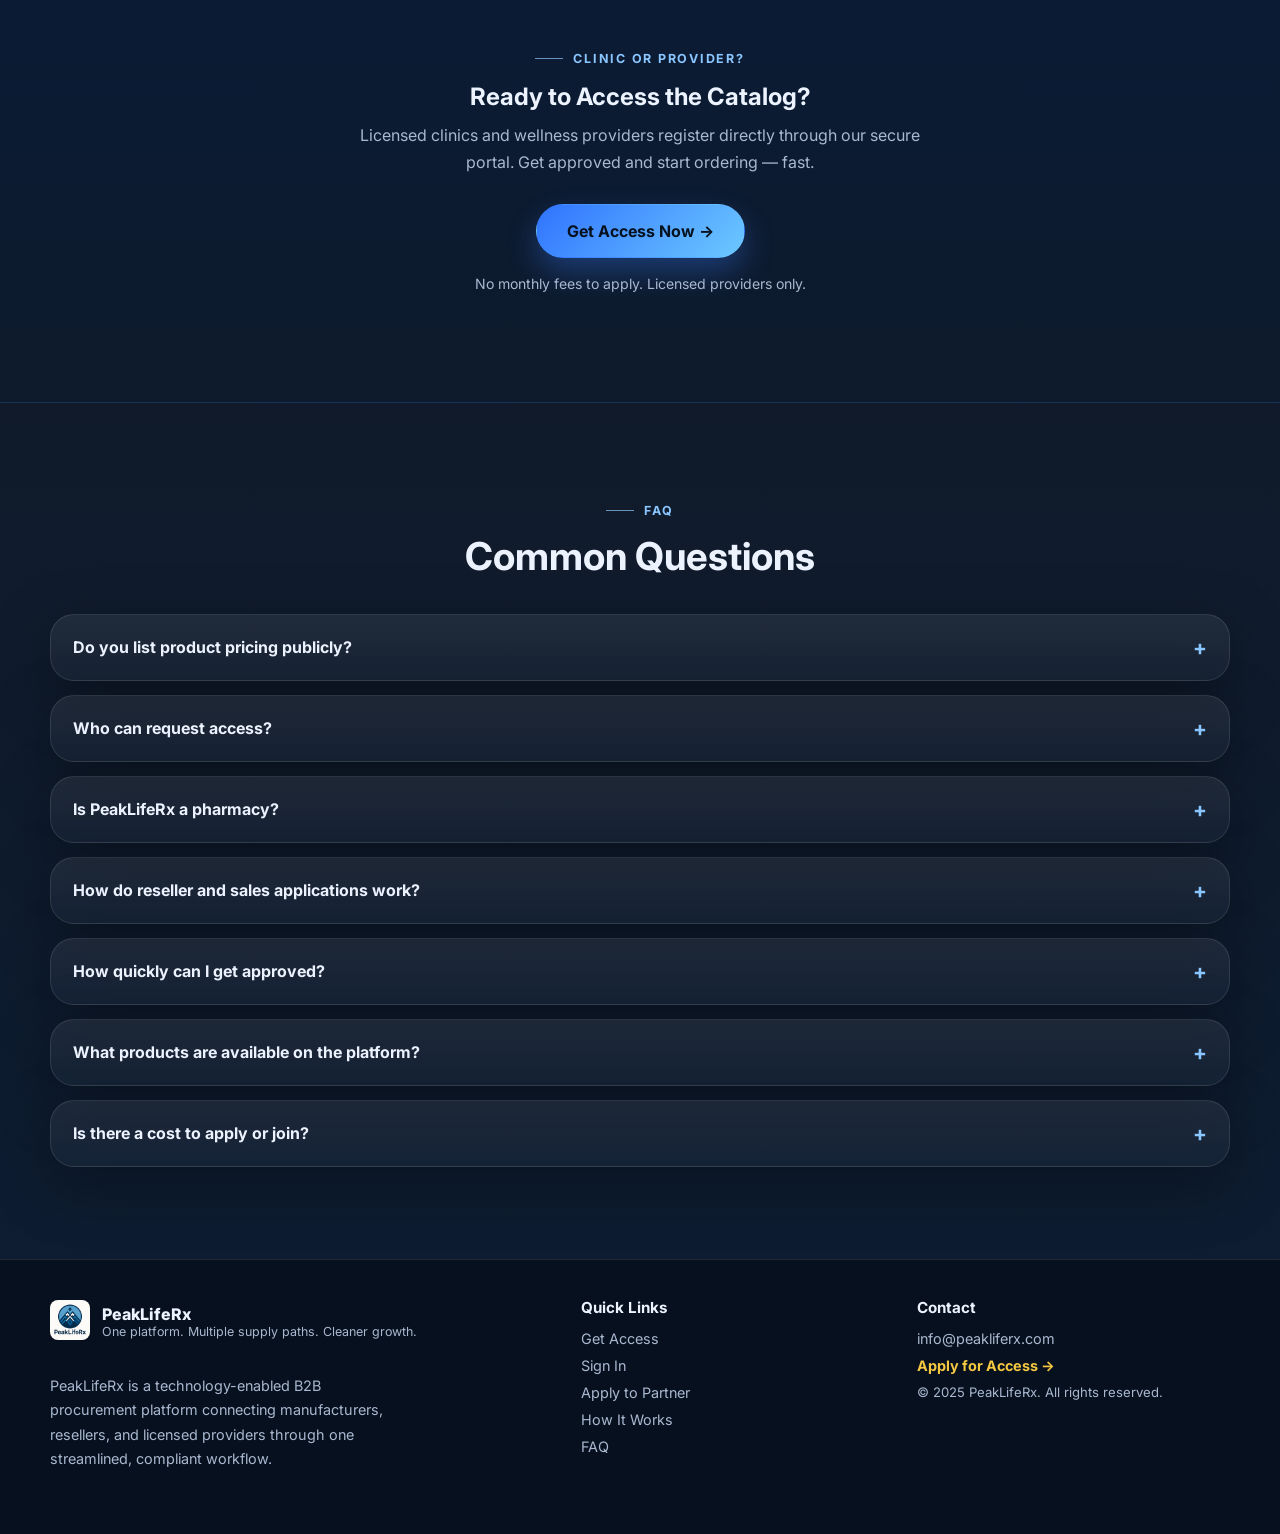
==== commit 2da77e7d: "Add files via upload" ====
--- a/index.html
+++ b/index.html
@@ -58,7 +58,7 @@
     <header class="site-header">
       <div class="container nav-wrap">
         <a href="#top" class="brand" aria-label="PeakLifeRx home">
-          <div class="brand-mark">PL</div>
+          <img src="logo.png" alt="PeakLifeRx" class="brand-logo" />
           <div>
             <div class="brand-name">PeakLifeRx</div>
             <div class="brand-tag">Technology Platform for Clinical Procurement</div>
@@ -140,7 +140,7 @@
                   <span>Most accounts approved within 1 business day.</span>
                 </div>
               </div>
-              <a class="btn btn-primary btn-full" href="http://sinqops.store/peakliferx/register" style="margin-top:22px;">Start Your Application →</a>
+
             </div>
           </div>
         </div>
@@ -185,9 +185,7 @@
                move through a streamlined, centralized ordering flow.</p>
           </article>
         </div>
-        <div class="container cta-below-steps">
-          <a class="btn btn-primary" href="http://sinqops.store/peakliferx/register">Apply Now — It's Free →</a>
-        </div>
+
       </section>
 
       <!-- ════════════════════════ WHY PEAKLIFERX ═══════════════════════════ -->
@@ -307,29 +305,12 @@
               <li>Pricing and catalog details stay behind login — as they should</li>
               <li>Onboarding support from a dedicated team</li>
             </ul>
-            <div style="margin-top:22px; padding-top:18px; border-top:1px solid rgba(255,255,255,0.1);">
-              <p style="font-size:0.9rem; color:var(--muted); margin-bottom:12px;">Ready to see the catalog?</p>
-              <a class="btn btn-primary btn-sm" href="http://sinqops.store/peakliferx/register">Register for Access →</a>
-            </div>
-          </div>
-        </div>
-      </section>
-
-      <!-- ══════════════════════════ CTA BAND ═══════════════════════════════ -->
-      <section class="section cta-band">
-        <div class="container cta-panel">
-          <div>
-            <div class="eyebrow">Ready to get started?</div>
-            <h2>Join the PeakLifeRx Marketplace Today</h2>
-            <p>Become part of a professional marketplace built for clinics, sourcing partners,
-               resellers, and sales operators. Approved in as little as 1 business day.</p>
-          </div>
-          <div class="cta-actions">
-            <a class="btn btn-primary btn-lg" href="http://sinqops.store/peakliferx/register">Apply Now — It's Free →</a>
-            <a class="btn btn-secondary" href="#partner-form">Partner / Sales Inquiry</a>
-          </div>
-        </div>
-      </section>
+
+          </div>
+        </div>
+      </section>
+
+
 
       <!-- ════════════════════════ PARTNER FORM ═════════════════════════════ -->
       <section class="section" id="partner-form">
@@ -490,7 +471,7 @@
       <div class="container footer-grid">
         <div>
           <div class="brand footer-brand">
-            <div class="brand-mark">PL</div>
+            <img src="logo.png" alt="PeakLifeRx" class="footer-logo" />
             <div>
               <div class="brand-name">PeakLifeRx</div>
               <div class="brand-tag">One platform. Multiple supply paths. Cleaner growth.</div>
--- a/styles.css
+++ b/styles.css
@@ -328,11 +328,7 @@
 .narrow-center { text-align: center; }
 .narrow-center p { margin-left: auto; margin-right: auto; }
 
-/* ── CTA below steps ────────────────────────────────────────────────────── */
-.cta-below-steps {
-  margin-top: 36px;
-  text-align: center;
-}
+
 
 /* ── Grid layouts ───────────────────────────────────────────────────────── */
 .steps-grid,
@@ -421,8 +417,7 @@
 .large-callout { padding: 30px; }
 .large-callout ul { display: grid; gap: 12px; }
 
-/* ── CTA band ───────────────────────────────────────────────────────────── */
-.cta-band { padding-top: 0; }
+/* ── CTA panel (used in form section) ──────────────────────────────────── */
 .cta-panel {
   display: flex;
   gap: 20px;
@@ -576,3 +571,17 @@
 
 /* ── Utility ─────────────────────────────────────────────────────────────── */
 .logo img { height: 42px; width: auto; }
+
+/* ── Brand logo (replaces PL mark) ─────────────────────────────────────── */
+.brand-logo {
+  height: 48px;
+  width: auto;
+  border-radius: 10px;
+  flex-shrink: 0;
+}
+.footer-logo {
+  height: 40px;
+  width: auto;
+  border-radius: 8px;
+  margin-bottom: 4px;
+}
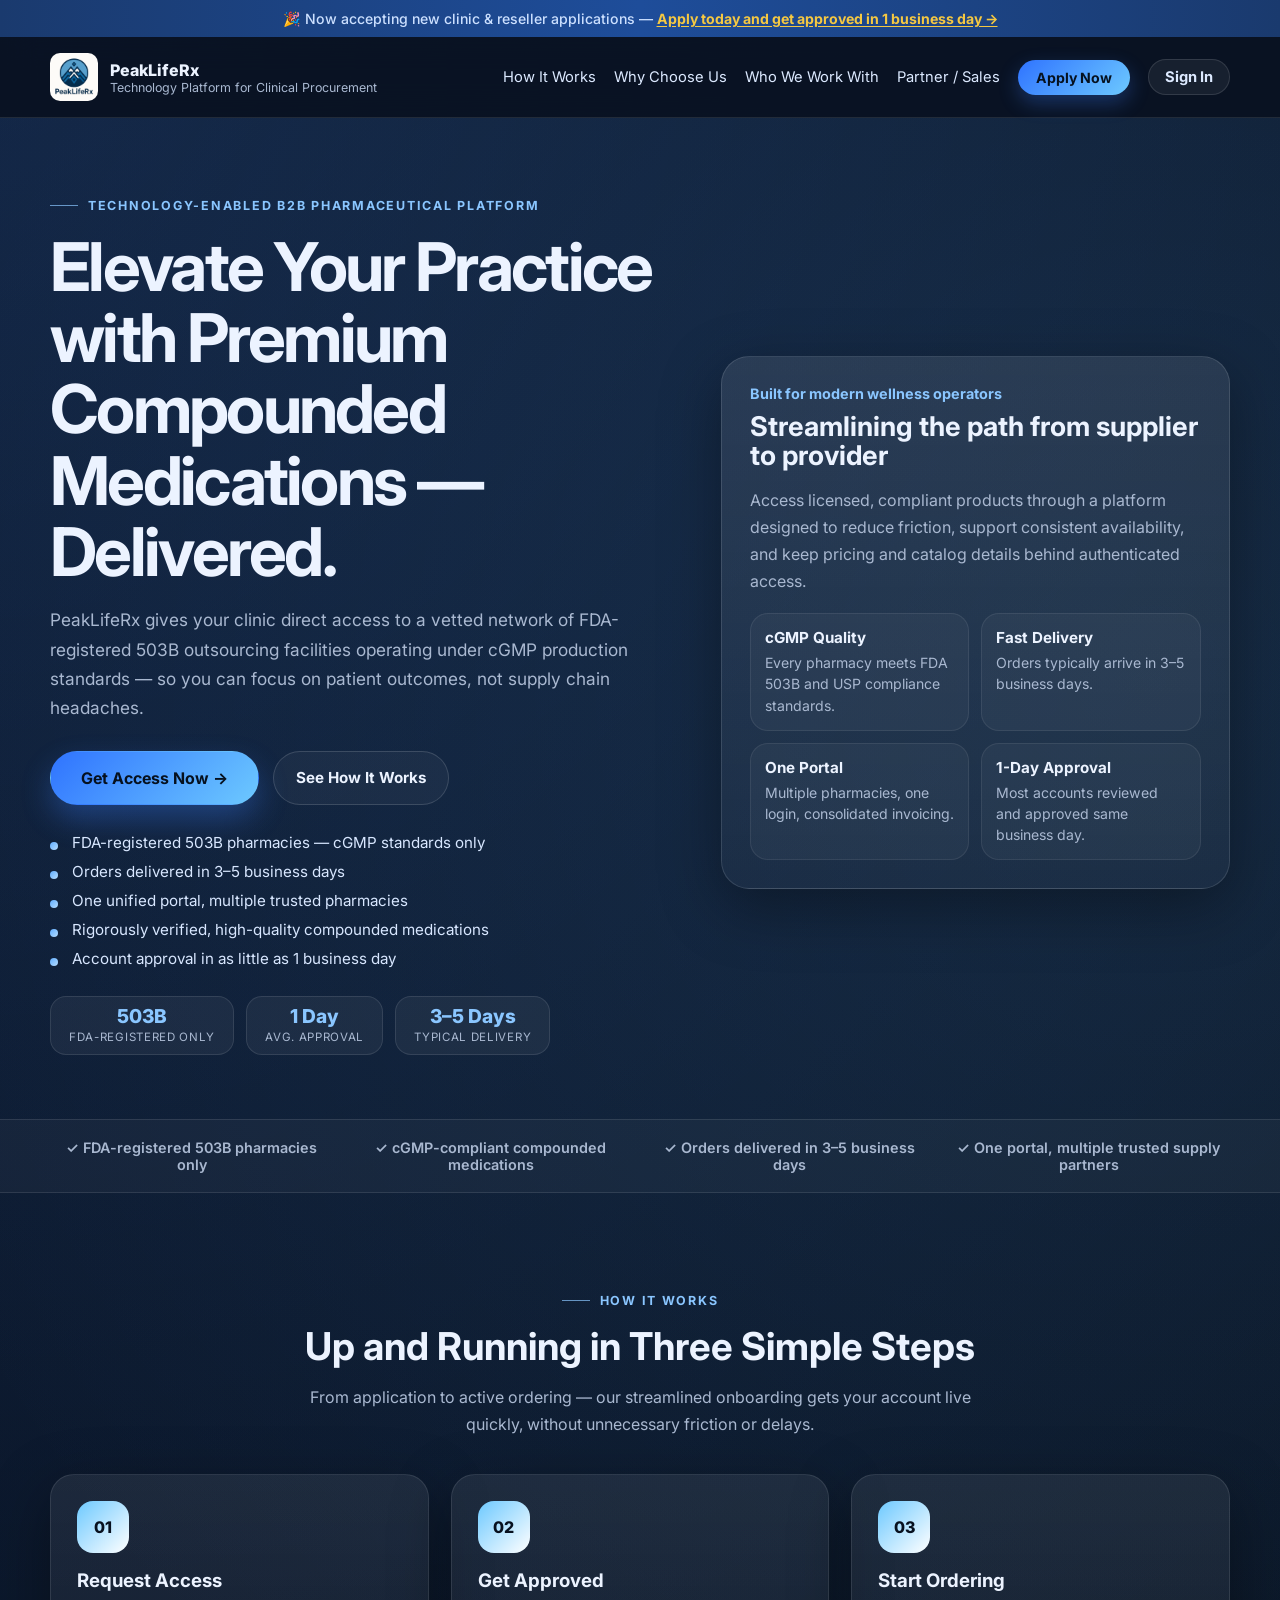
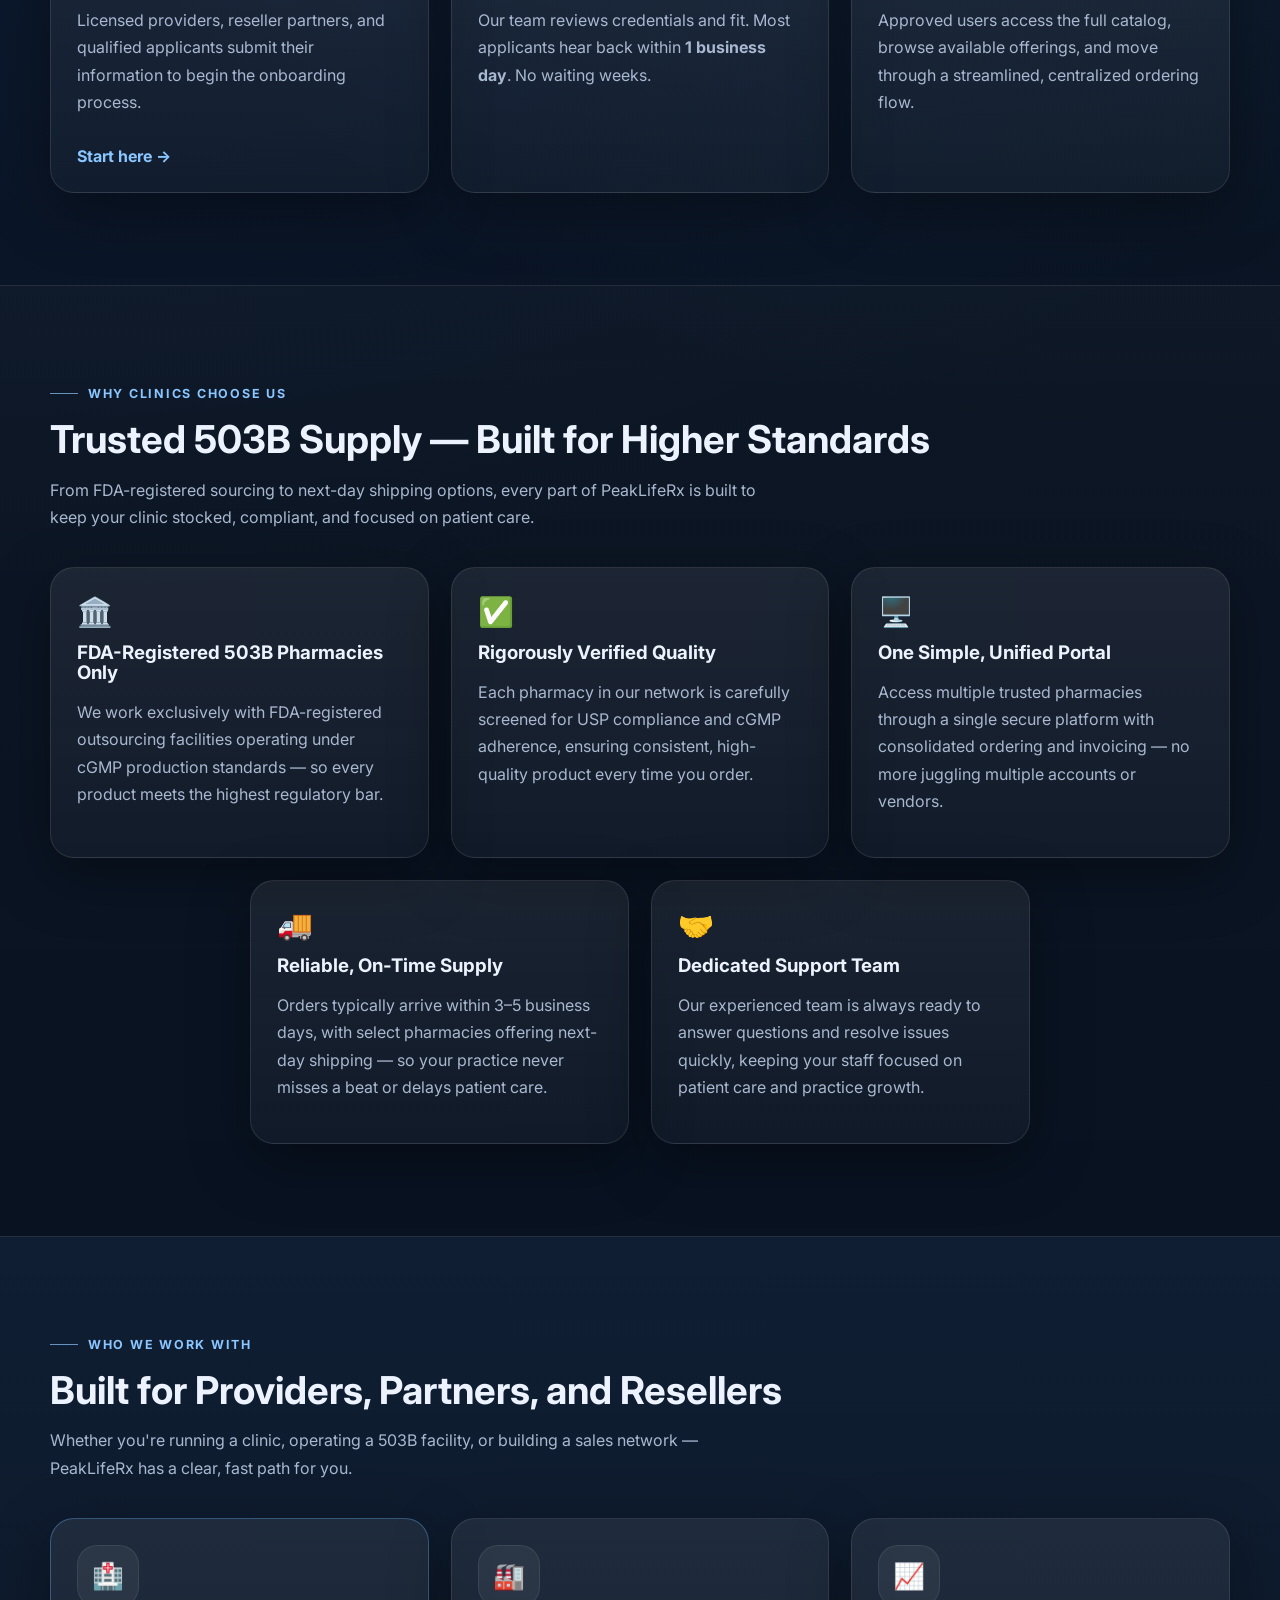
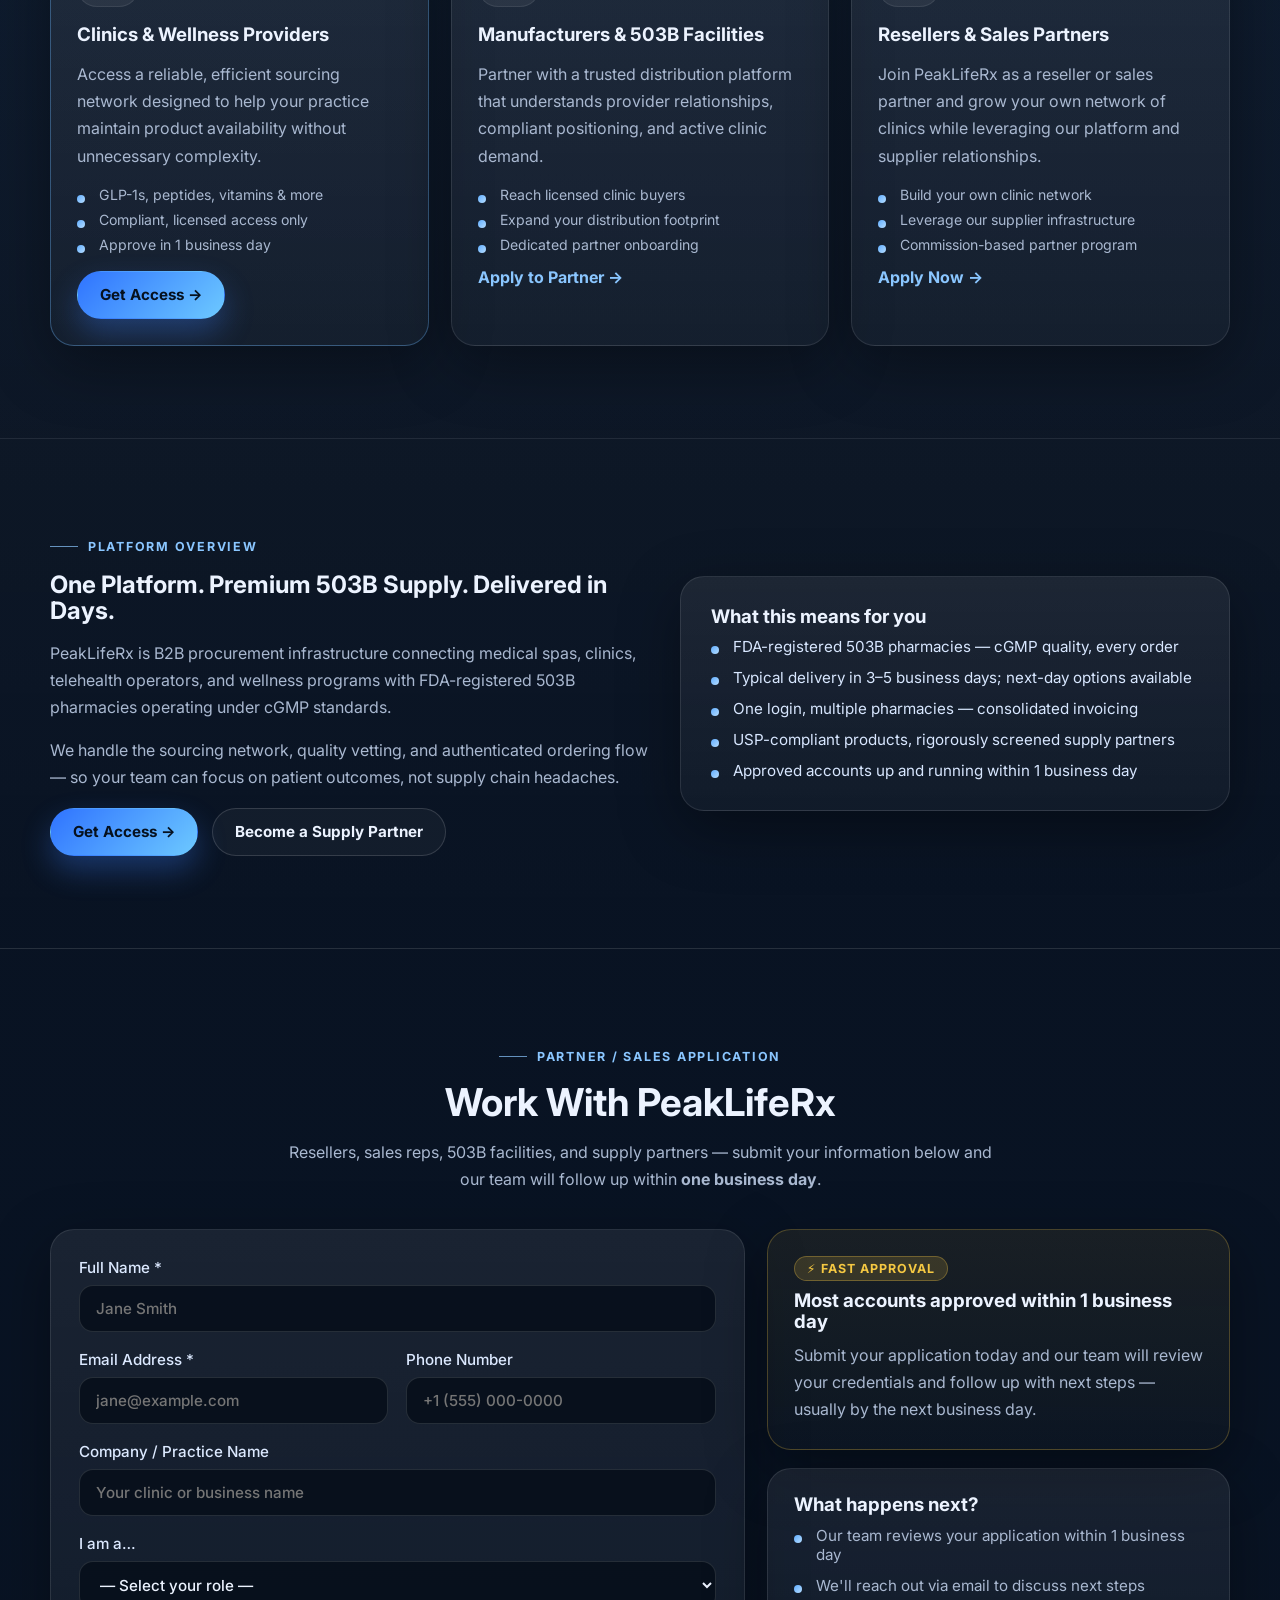
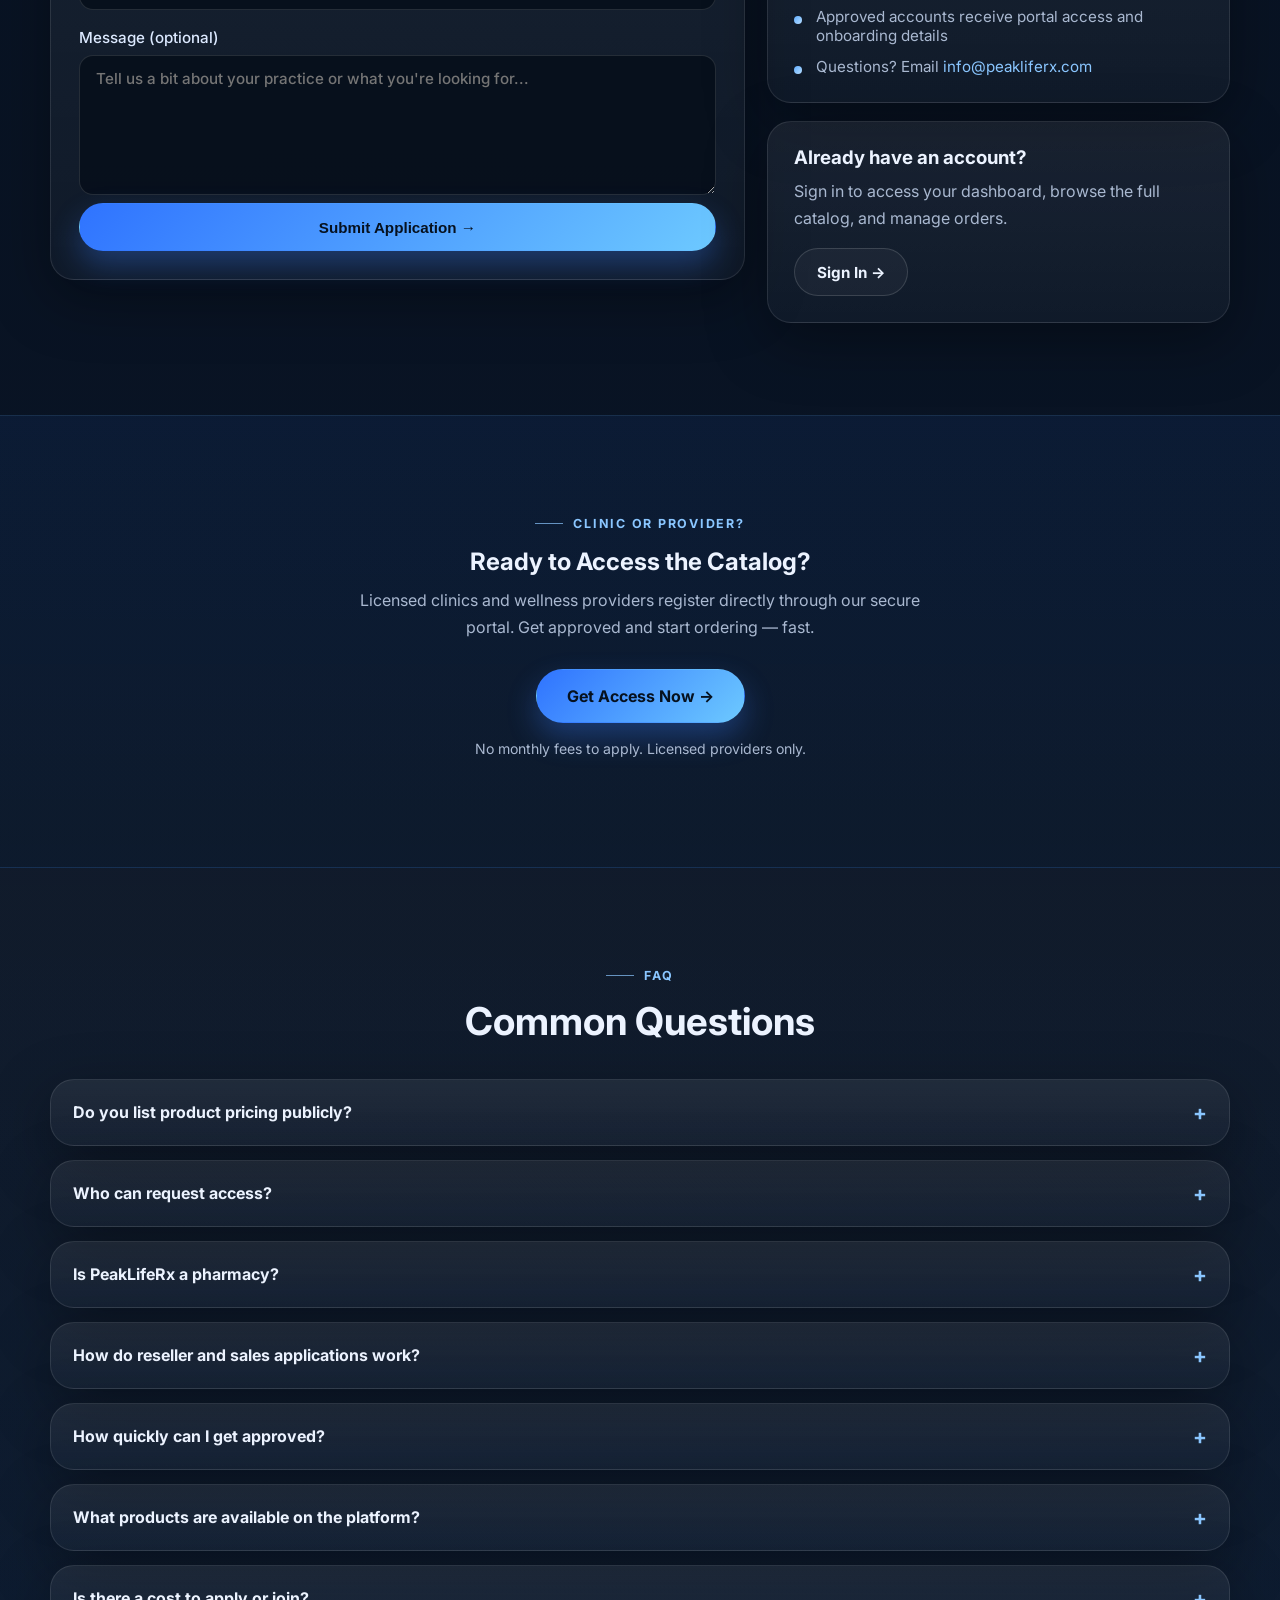
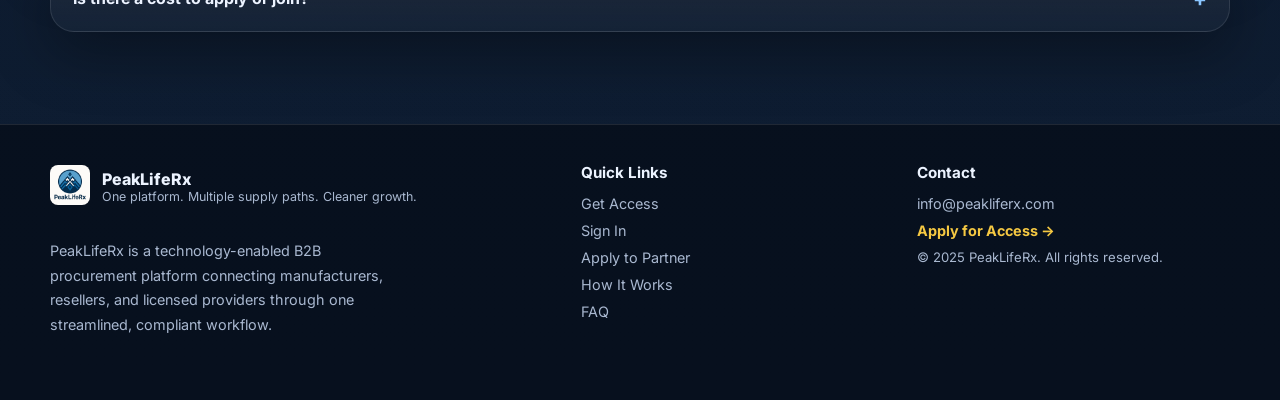
==== commit adff3b02: "Add files via upload" ====
--- a/index.html
+++ b/index.html
@@ -91,26 +91,27 @@
         <div class="container hero-grid">
           <div class="hero-copy">
             <div class="eyebrow">Technology-enabled B2B pharmaceutical platform</div>
-            <h1>The Fastest Path to Compliant 503B Sourcing</h1>
+            <h1>Elevate Your Practice with Premium Compounded Medications — Delivered.</h1>
             <p class="hero-text">
-              PeakLifeRx connects licensed clinics, resellers, and supply partners through
-              one streamlined platform — vetted inventory, secure ordering, and accounts
-              approved in as little as <strong>1 business day</strong>.
+              PeakLifeRx gives your clinic direct access to a vetted network of FDA-registered
+              503B outsourcing facilities operating under cGMP production standards — so you can
+              focus on patient outcomes, not supply chain headaches.
             </p>
             <div class="hero-actions">
               <a class="btn btn-primary btn-lg" href="http://sinqops.store/peakliferx/register">Get Access Now →</a>
               <a class="btn btn-secondary" href="#how">See How It Works</a>
             </div>
             <ul class="hero-points">
-              <li>Vetted 503B-oriented sourcing network</li>
-              <li>Secure, centralized digital ordering</li>
-              <li>Clinics, resellers &amp; growth partners welcome</li>
-              <li>Approval in as little as 1 business day</li>
+              <li>FDA-registered 503B pharmacies — cGMP standards only</li>
+              <li>Orders delivered in 3–5 business days</li>
+              <li>One unified portal, multiple trusted pharmacies</li>
+              <li>Rigorously verified, high-quality compounded medications</li>
+              <li>Account approval in as little as 1 business day</li>
             </ul>
             <div class="social-proof-row">
-              <div class="stat-pill"><span class="stat-num">503B</span><span class="stat-label">Vetted Sources</span></div>
+              <div class="stat-pill"><span class="stat-num">503B</span><span class="stat-label">FDA-Registered Only</span></div>
               <div class="stat-pill"><span class="stat-num">1 Day</span><span class="stat-label">Avg. Approval</span></div>
-              <div class="stat-pill"><span class="stat-num">B2B</span><span class="stat-label">Only — Licensed Access</span></div>
+              <div class="stat-pill"><span class="stat-num">3–5 Days</span><span class="stat-label">Typical Delivery</span></div>
             </div>
           </div>
           <div class="hero-card glass-card">
@@ -124,20 +125,20 @@
               </p>
               <div class="hero-mini-grid">
                 <div>
-                  <strong>Reliable</strong>
-                  <span>Designed to reduce delays, shortages, and sourcing friction.</span>
+                  <strong>cGMP Quality</strong>
+                  <span>Every pharmacy meets FDA 503B and USP compliance standards.</span>
                 </div>
                 <div>
-                  <strong>Compliant</strong>
-                  <span>Built around licensed, documented sourcing — every step.</span>
+                  <strong>Fast Delivery</strong>
+                  <span>Orders typically arrive in 3–5 business days.</span>
                 </div>
                 <div>
-                  <strong>Scalable</strong>
-                  <span>Grow your clinic or reseller network on one platform.</span>
+                  <strong>One Portal</strong>
+                  <span>Multiple pharmacies, one login, consolidated invoicing.</span>
                 </div>
                 <div>
-                  <strong>Fast</strong>
-                  <span>Most accounts approved within 1 business day.</span>
+                  <strong>1-Day Approval</strong>
+                  <span>Most accounts reviewed and approved same business day.</span>
                 </div>
               </div>
 
@@ -149,10 +150,10 @@
       <!-- ═══════════════════════ TRUST STRIP ══════════════════════════════ -->
       <section class="trust-strip" aria-label="Trust indicators">
         <div class="container trust-items">
-          <span>✓ FDA-registered 503B supply partners</span>
-          <span>✓ Secure digital ordering workflow</span>
-          <span>✓ Licensed healthcare professionals only</span>
-          <span>✓ Reseller &amp; sales partner pathways</span>
+          <span>✓ FDA-registered 503B pharmacies only</span>
+          <span>✓ cGMP-compliant compounded medications</span>
+          <span>✓ Orders delivered in 3–5 business days</span>
+          <span>✓ One portal, multiple trusted supply partners</span>
         </div>
       </section>
 
@@ -191,37 +192,43 @@
       <!-- ════════════════════════ WHY PEAKLIFERX ═══════════════════════════ -->
       <section class="section section-dark" id="why">
         <div class="container section-head">
-          <div class="eyebrow">Why choose PeakLifeRx</div>
-          <h2>A Smarter Way to Source Wellness Products</h2>
+          <div class="eyebrow">Why clinics choose us</div>
+          <h2>Trusted 503B Supply — Built for Higher Standards</h2>
           <p>
-            We built PeakLifeRx around four pillars that matter most to the clinics,
-            resellers, and supply partners who use our platform every day.
+            From FDA-registered sourcing to next-day shipping options, every part of PeakLifeRx
+            is built to keep your clinic stocked, compliant, and focused on patient care.
           </p>
         </div>
-        <div class="container feature-grid">
+        <div class="container feature-grid feature-grid-5">
           <article class="feature-card">
-            <div class="feature-icon">🔒</div>
-            <h3>Reliability You Can Count On</h3>
-            <p>Access a vetted network designed to support consistent inventory availability
-               and dependable fulfillment for active clinical programs.</p>
+            <div class="feature-icon">🏛️</div>
+            <h3>FDA-Registered 503B Pharmacies Only</h3>
+            <p>We work exclusively with FDA-registered outsourcing facilities operating under
+               cGMP production standards — so every product meets the highest regulatory bar.</p>
           </article>
           <article class="feature-card">
             <div class="feature-icon">✅</div>
-            <h3>Compliance at Every Step</h3>
-            <p>From sourcing posture to account approval, PeakLifeRx is built around licensed
-               access, documentation, and a professional clinical workflow.</p>
+            <h3>Rigorously Verified Quality</h3>
+            <p>Each pharmacy in our network is carefully screened for USP compliance and cGMP
+               adherence, ensuring consistent, high-quality product every time you order.</p>
           </article>
           <article class="feature-card">
-            <div class="feature-icon">⚡</div>
-            <h3>Streamlined Ordering</h3>
-            <p>Replace scattered calls, back-and-forth emails, and fragmented vendor management
-               with one digital platform and one cleaner process.</p>
+            <div class="feature-icon">🖥️</div>
+            <h3>One Simple, Unified Portal</h3>
+            <p>Access multiple trusted pharmacies through a single secure platform with
+               consolidated ordering and invoicing — no more juggling multiple accounts or vendors.</p>
+          </article>
+          <article class="feature-card">
+            <div class="feature-icon">🚚</div>
+            <h3>Reliable, On-Time Supply</h3>
+            <p>Orders typically arrive within 3–5 business days, with select pharmacies offering
+               next-day shipping — so your practice never misses a beat or delays patient care.</p>
           </article>
           <article class="feature-card">
             <div class="feature-icon">🤝</div>
-            <h3>Partnership Over Transactions</h3>
-            <p>PeakLifeRx supports clinic growth, supplier relationships, and reseller expansion
-               through a shared infrastructure model built for long-term scale.</p>
+            <h3>Dedicated Support Team</h3>
+            <p>Our experienced team is always ready to answer questions and resolve issues quickly,
+               keeping your staff focused on patient care and practice growth.</p>
           </article>
         </div>
       </section>
@@ -281,15 +288,15 @@
         <div class="container split-grid align-center">
           <div>
             <div class="eyebrow">Platform overview</div>
-            <h2>One Platform. Multiple Supply Paths. Cleaner Growth.</h2>
+            <h2>One Platform. Premium 503B Supply. Delivered in Days.</h2>
             <p>
               PeakLifeRx is B2B procurement infrastructure connecting medical spas, clinics,
-              telehealth operators, and wellness programs with high-demand pharmaceutical and
-              wellness products through vetted 503B supply partners.
+              telehealth operators, and wellness programs with FDA-registered 503B pharmacies
+              operating under cGMP standards.
             </p>
             <p>
-              We handle the sourcing network, the compliance posture, and the authenticated
-              ordering flow — so your team can focus on patient care and business growth.
+              We handle the sourcing network, quality vetting, and authenticated ordering flow —
+              so your team can focus on patient outcomes, not supply chain headaches.
             </p>
             <div class="split-actions">
               <a class="btn btn-primary" href="http://sinqops.store/peakliferx/register">Get Access →</a>
@@ -299,11 +306,11 @@
           <div class="callout-card large-callout">
             <h3>What this means for you</h3>
             <ul class="check-list">
-              <li>Clinics see a cleaner path to reliable inventory access</li>
-              <li>Suppliers gain a serious, licensed distribution partner</li>
-              <li>Resellers plug directly into built-out infrastructure</li>
-              <li>Pricing and catalog details stay behind login — as they should</li>
-              <li>Onboarding support from a dedicated team</li>
+              <li>FDA-registered 503B pharmacies — cGMP quality, every order</li>
+              <li>Typical delivery in 3–5 business days; next-day options available</li>
+              <li>One login, multiple pharmacies — consolidated invoicing</li>
+              <li>USP-compliant products, rigorously screened supply partners</li>
+              <li>Approved accounts up and running within 1 business day</li>
             </ul>
 
           </div>
--- a/styles.css
+++ b/styles.css
@@ -340,6 +340,14 @@
 
 .steps-grid    { grid-template-columns: repeat(3, minmax(0, 1fr)); }
 .feature-grid  { grid-template-columns: repeat(4, minmax(0, 1fr)); }
+
+/* 5-card 3+2 layout */
+.feature-grid-5 { grid-template-columns: repeat(6, minmax(0, 1fr)); }
+.feature-grid-5 .feature-card:nth-child(1) { grid-column: span 2; }
+.feature-grid-5 .feature-card:nth-child(2) { grid-column: span 2; }
+.feature-grid-5 .feature-card:nth-child(3) { grid-column: span 2; }
+.feature-grid-5 .feature-card:nth-child(4) { grid-column: 2 / span 2; }
+.feature-grid-5 .feature-card:nth-child(5) { grid-column: 4 / span 2; }
 .audience-grid { grid-template-columns: repeat(3, minmax(0, 1fr)); }
 .split-grid    { grid-template-columns: 1.05fr 0.95fr; }
 .form-layout   { grid-template-columns: minmax(0, 1.2fr) minmax(280px, 0.8fr); align-items: start; }
@@ -541,6 +549,8 @@
 /* ── Responsive ─────────────────────────────────────────────────────────── */
 @media (max-width: 1024px) {
   .feature-grid { grid-template-columns: repeat(2, minmax(0, 1fr)); }
+  .feature-grid-5 { grid-template-columns: repeat(2, minmax(0, 1fr)); }
+  .feature-grid-5 .feature-card:nth-child(n) { grid-column: span 1; }
   .audience-grid,
   .steps-grid,
   .split-grid,
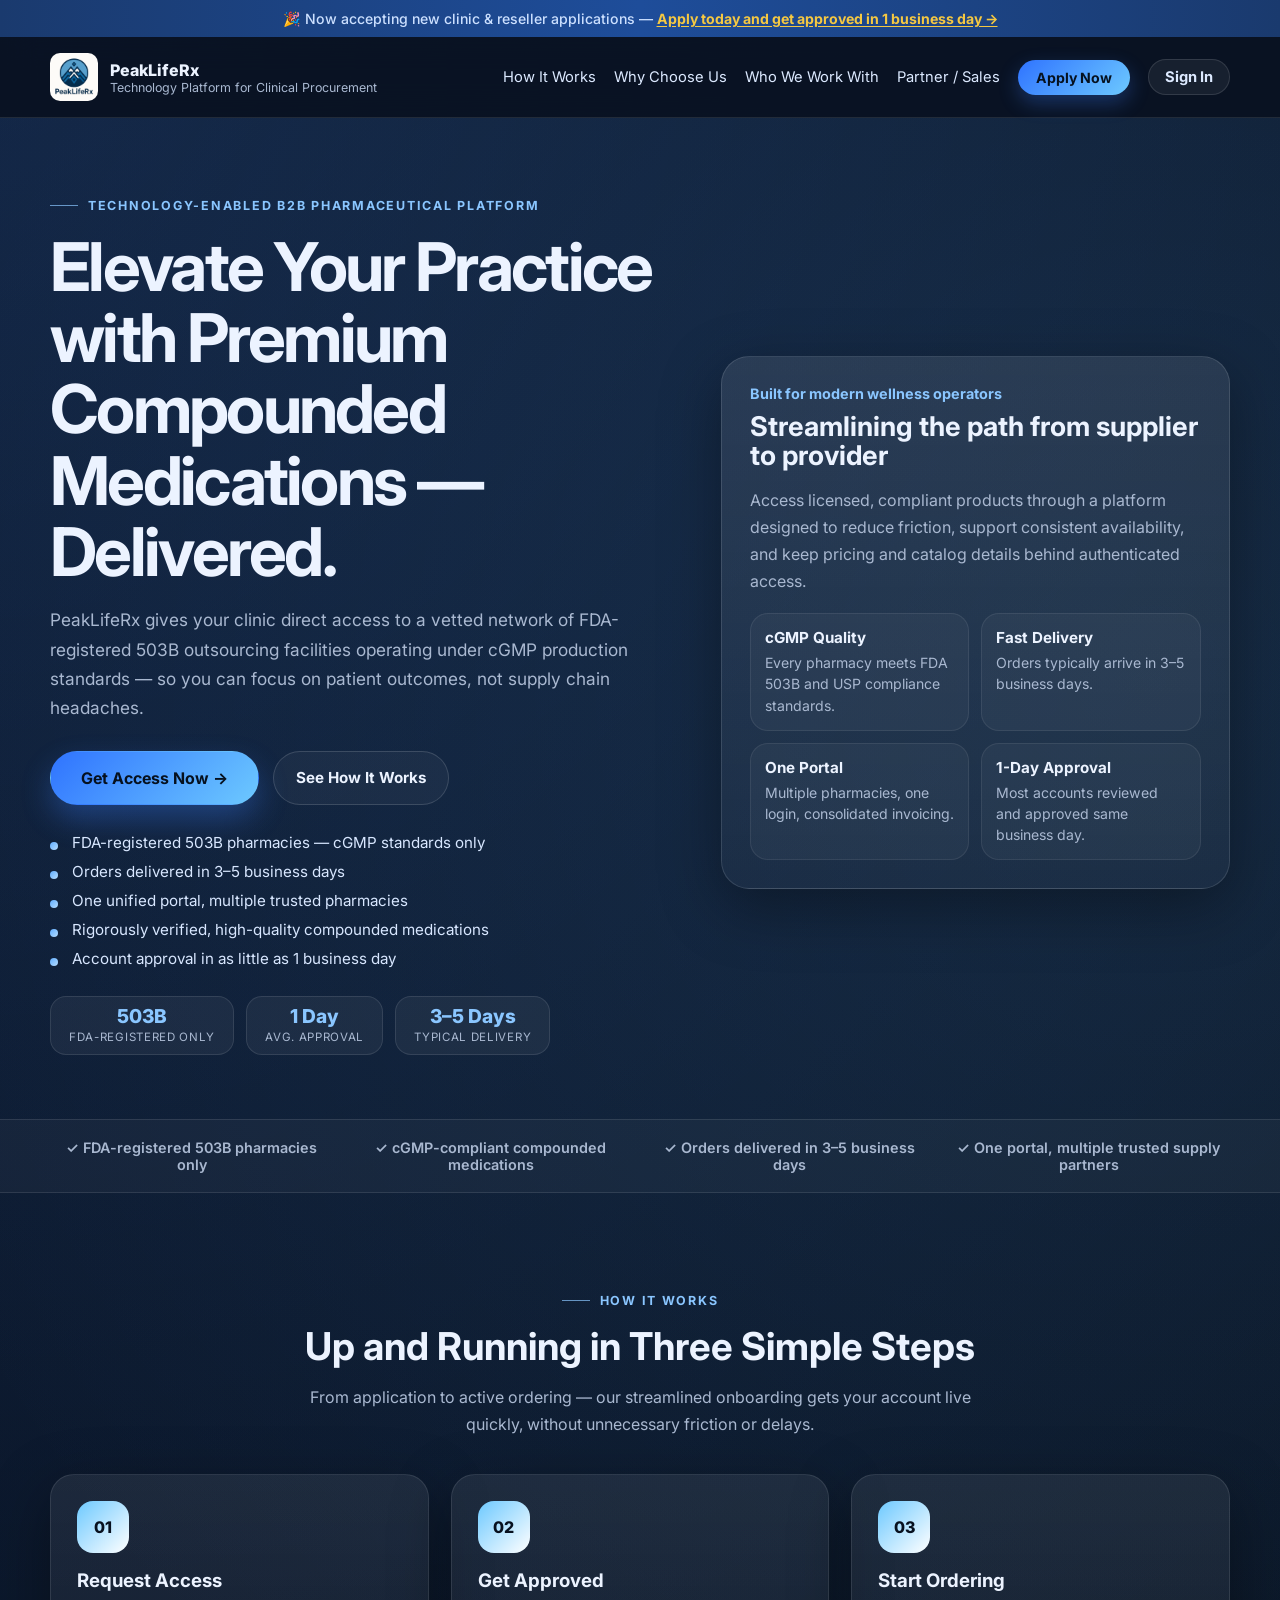
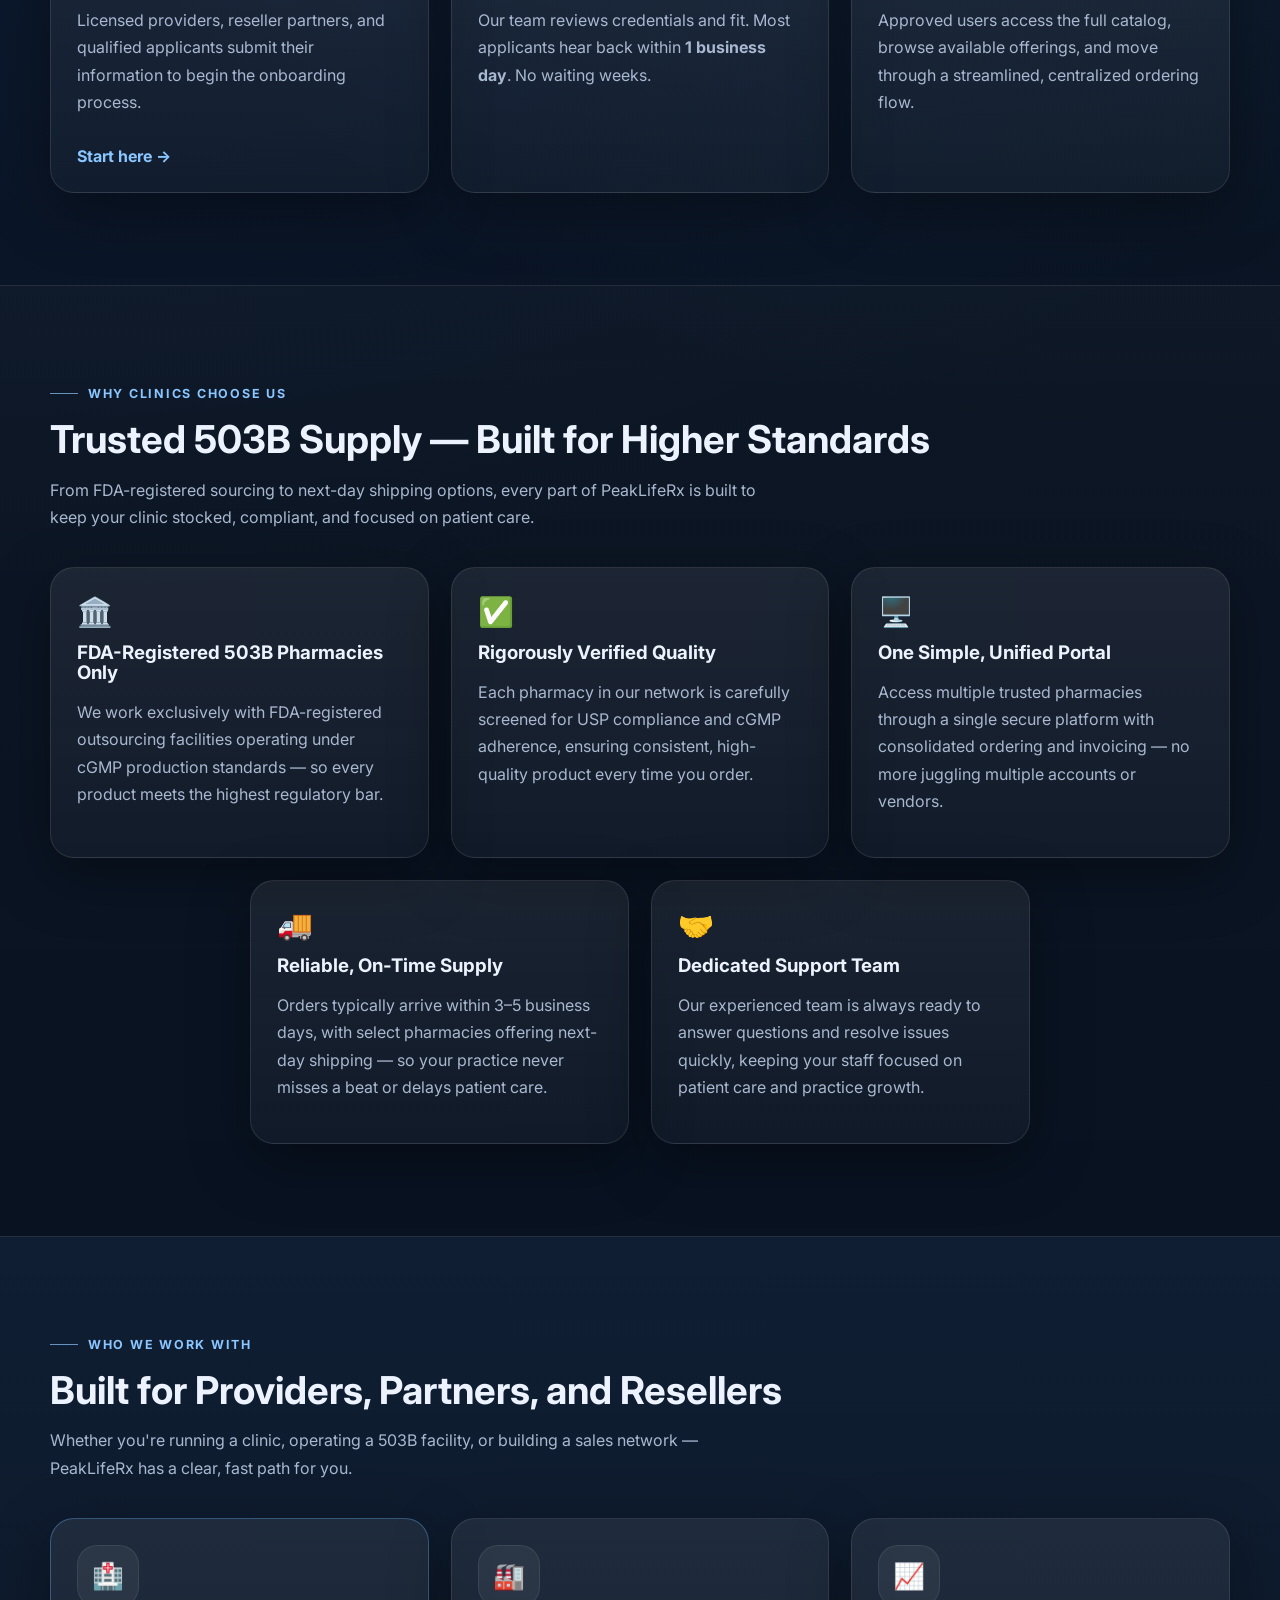
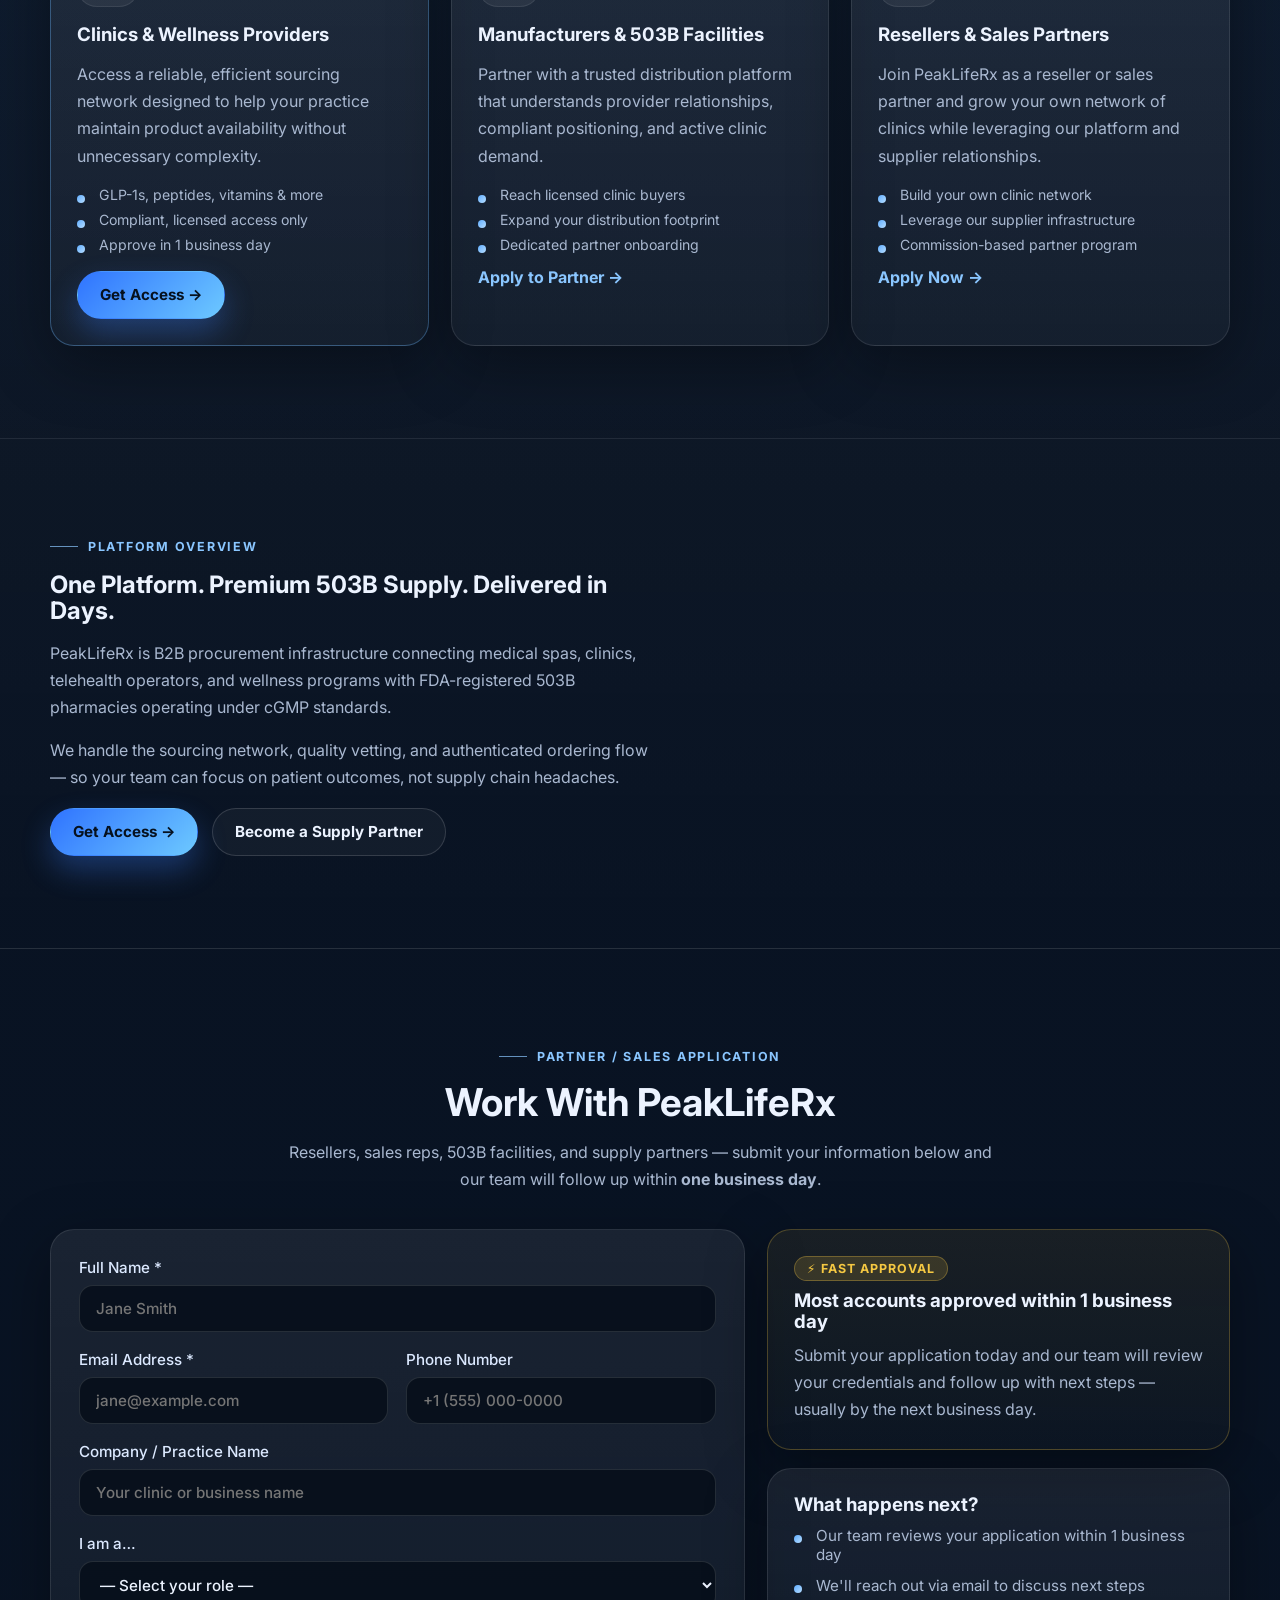
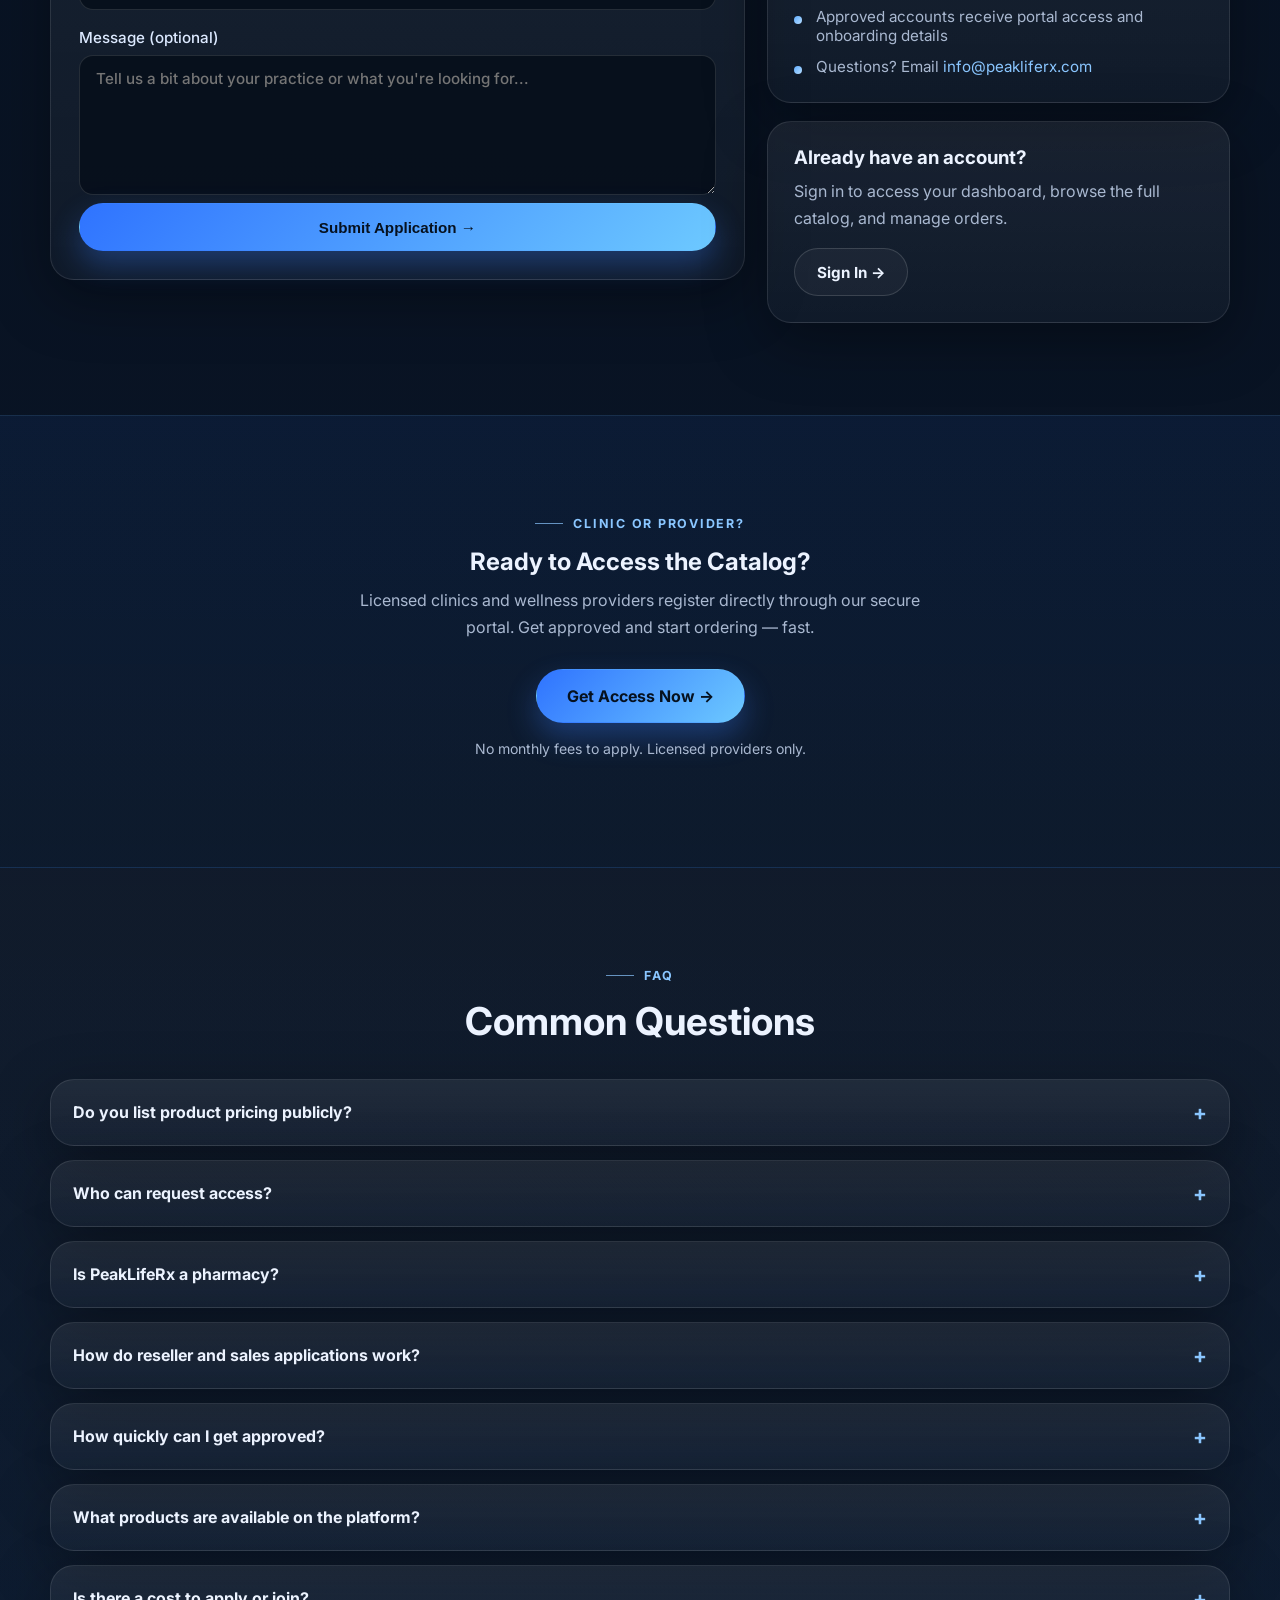
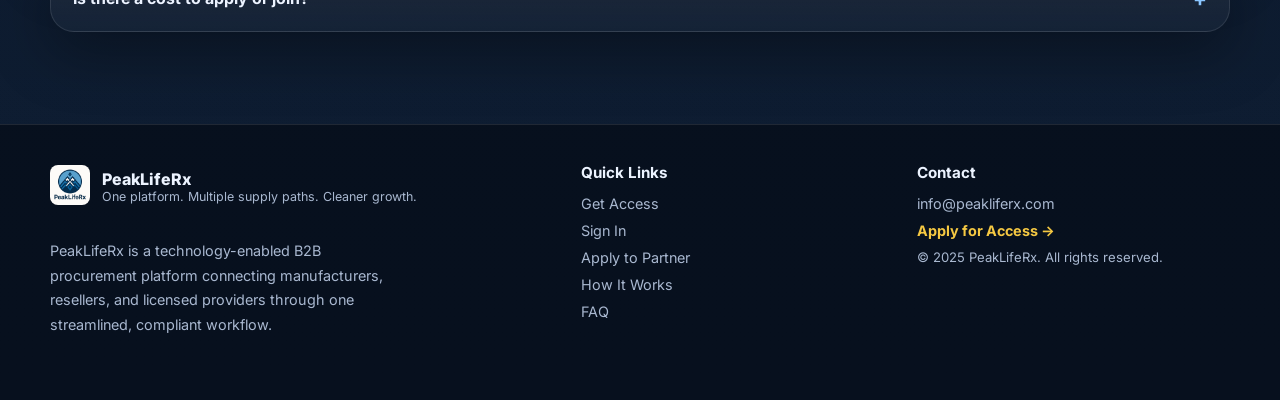
==== commit a1ee68e6: "Add files via upload" ====
--- a/index.html
+++ b/index.html
@@ -31,6 +31,14 @@
   }
   </script>
 
+  <!-- ── Google Tag Manager ── -->
+  <script>(function(w,d,s,l,i){w[l]=w[l]||[];w[l].push({'gtm.start':
+  new Date().getTime(),event:'gtm.js'});var f=d.getElementsByTagName(s)[0],
+  j=d.createElement(s),dl=l!='dataLayer'?'&l='+l:'';j.async=true;j.src=
+  'https://www.googletagmanager.com/gtm.js?id='+i+dl;f.parentNode.insertBefore(j,f);
+  })(window,document,'script','dataLayer','GTM-TKJJQB78');</script>
+  <!-- ── End Google Tag Manager ── -->
+
   <link rel="preconnect" href="https://fonts.googleapis.com">
   <link rel="preconnect" href="https://fonts.gstatic.com" crossorigin>
   <link href="https://fonts.googleapis.com/css2?family=Inter:wght@400;500;600;700;800&display=swap" rel="stylesheet">
@@ -47,6 +55,11 @@
   </form>
 </head>
 <body>
+  <!-- ── Google Tag Manager (noscript) ── -->
+  <noscript><iframe src="https://www.googletagmanager.com/ns.html?id=GTM-TKJJQB78"
+  height="0" width="0" style="display:none;visibility:hidden"></iframe></noscript>
+  <!-- ── End Google Tag Manager (noscript) ── -->
+
   <div class="site-shell">
 
     <!-- ═══════════════════ ANNOUNCEMENT BAR ════════════════════════════════ -->
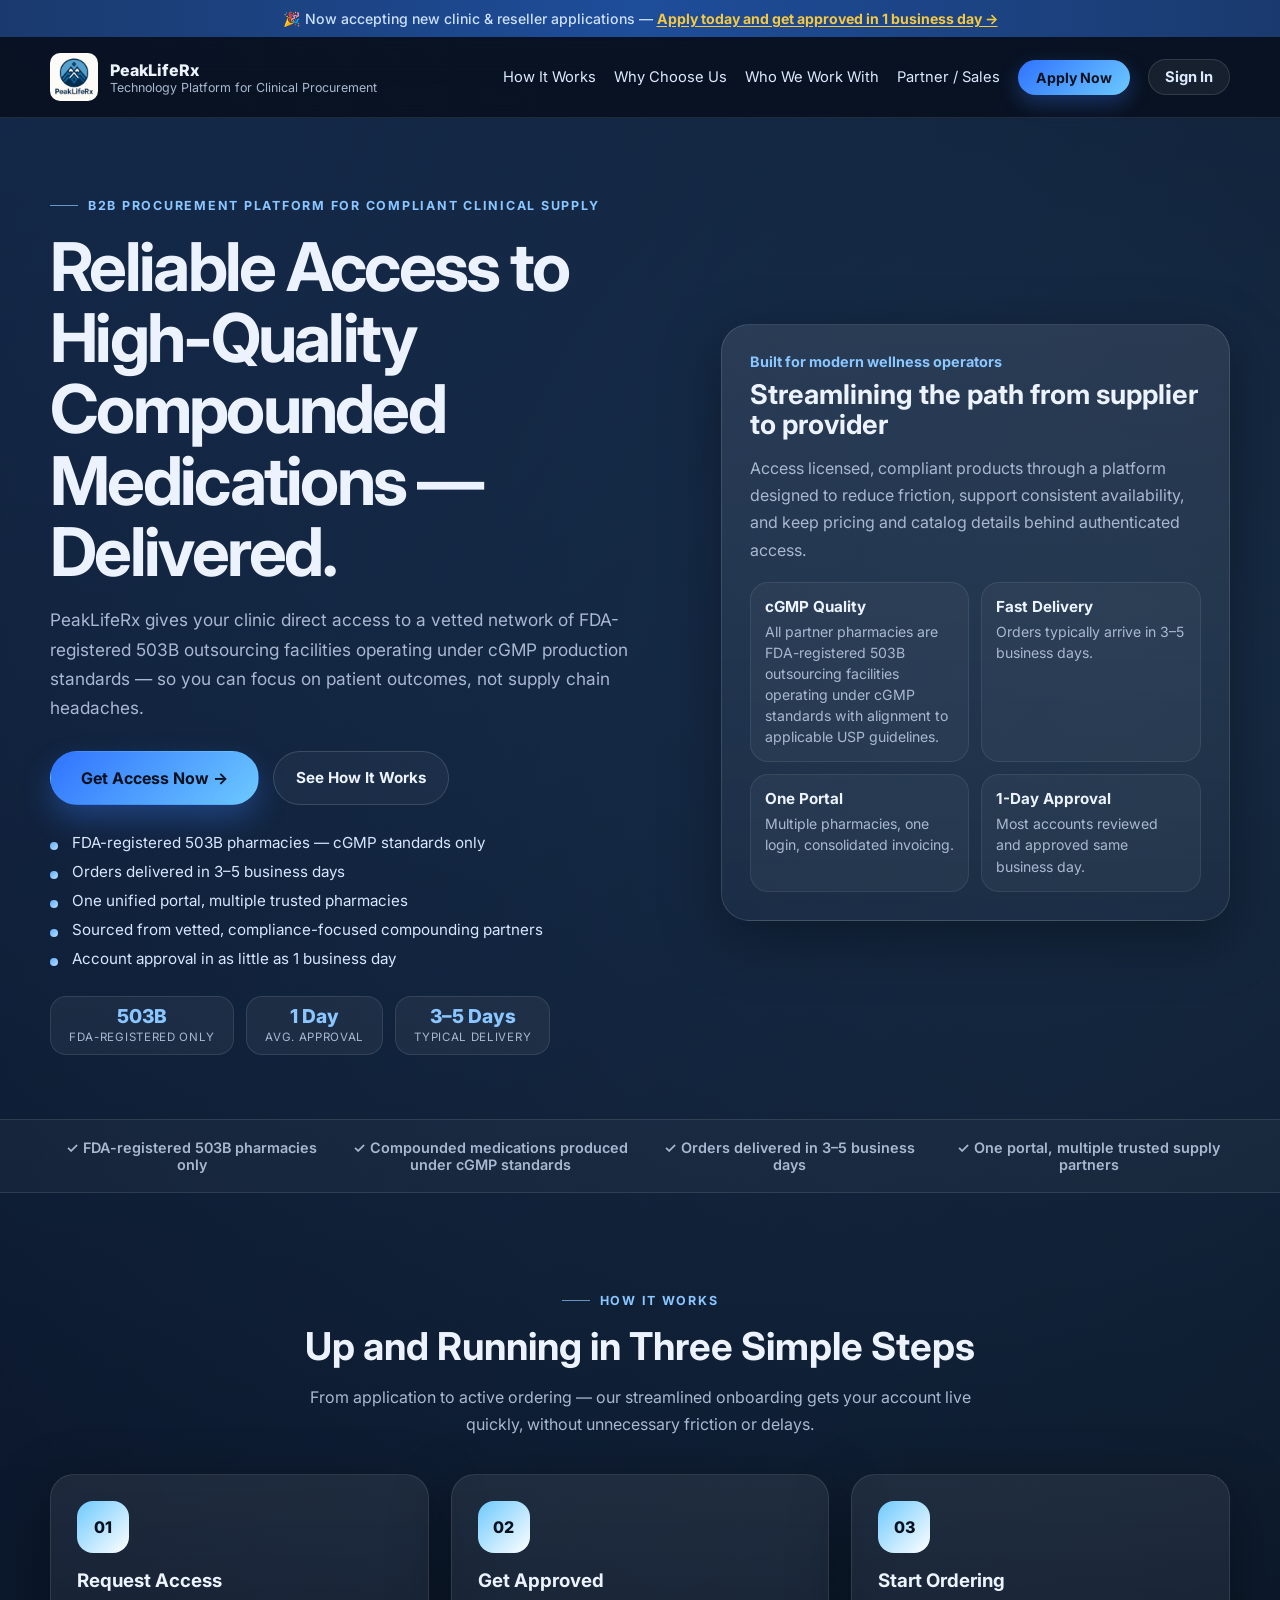
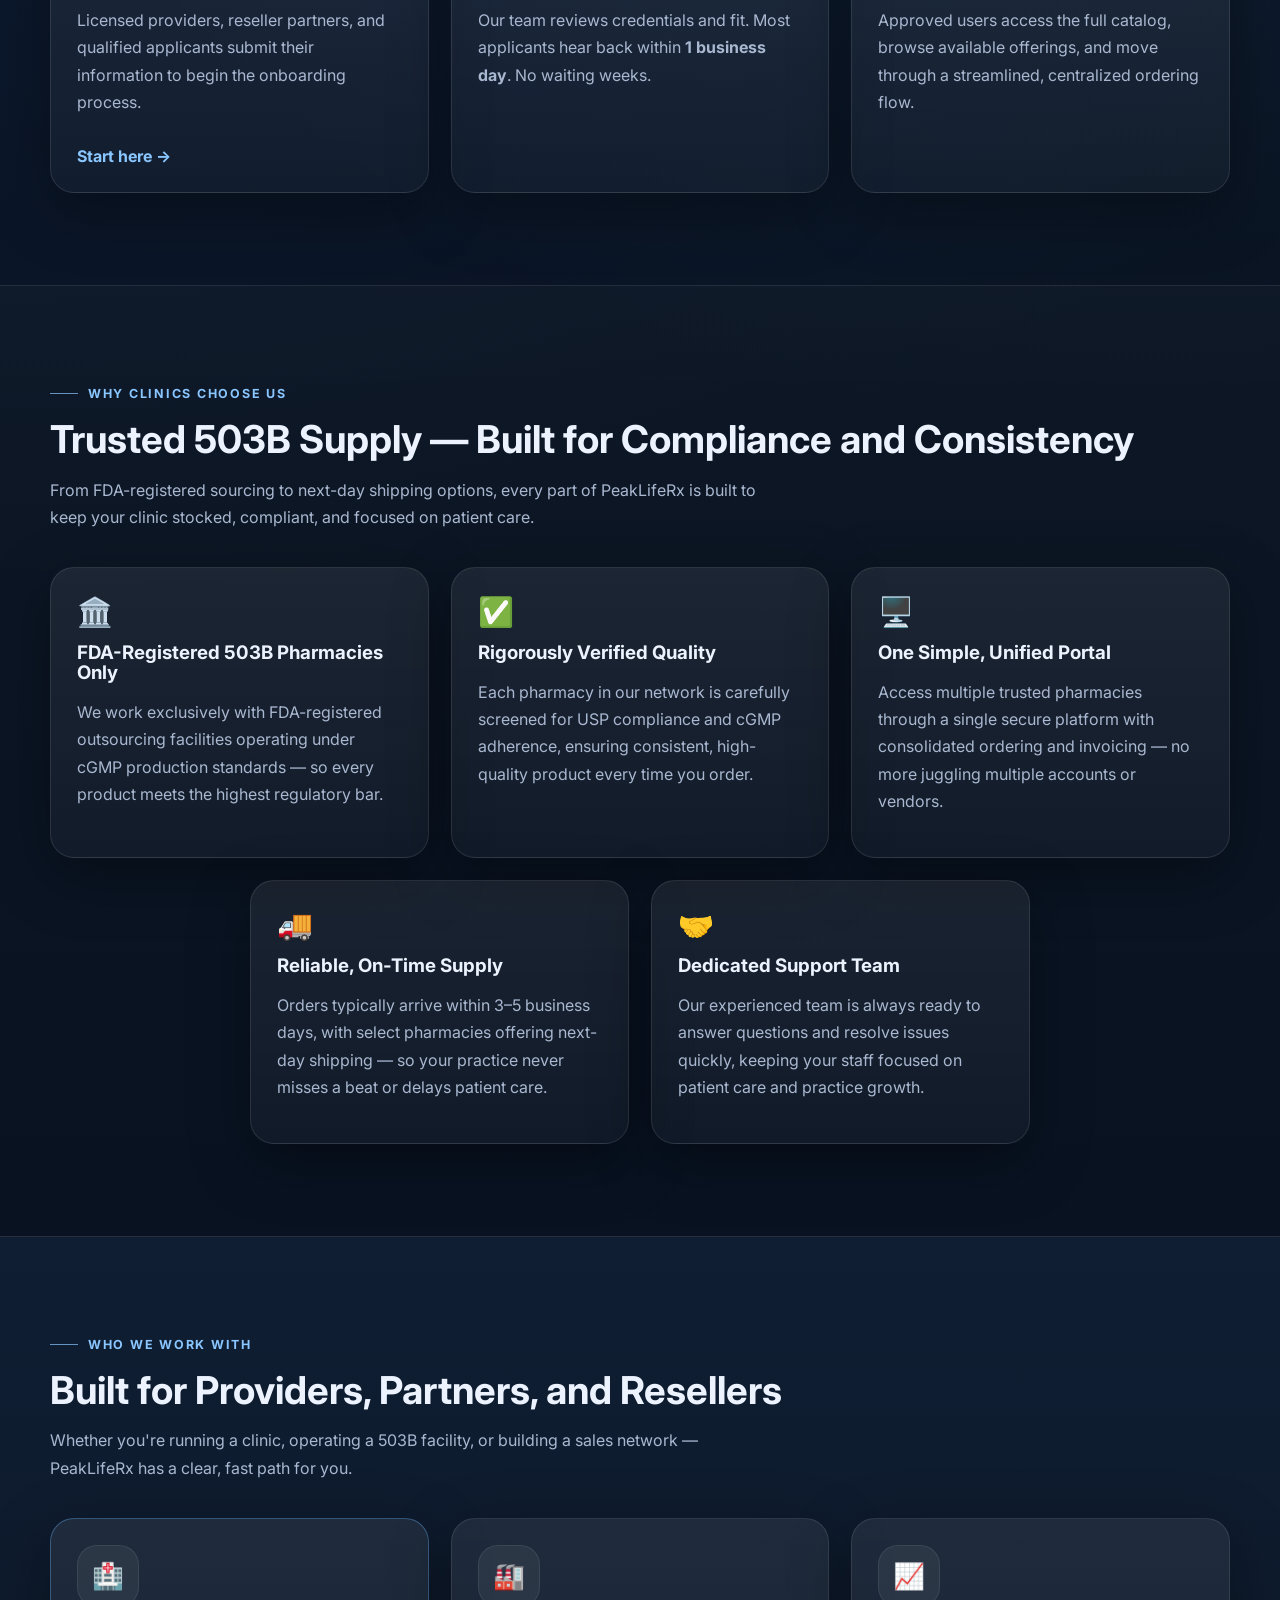
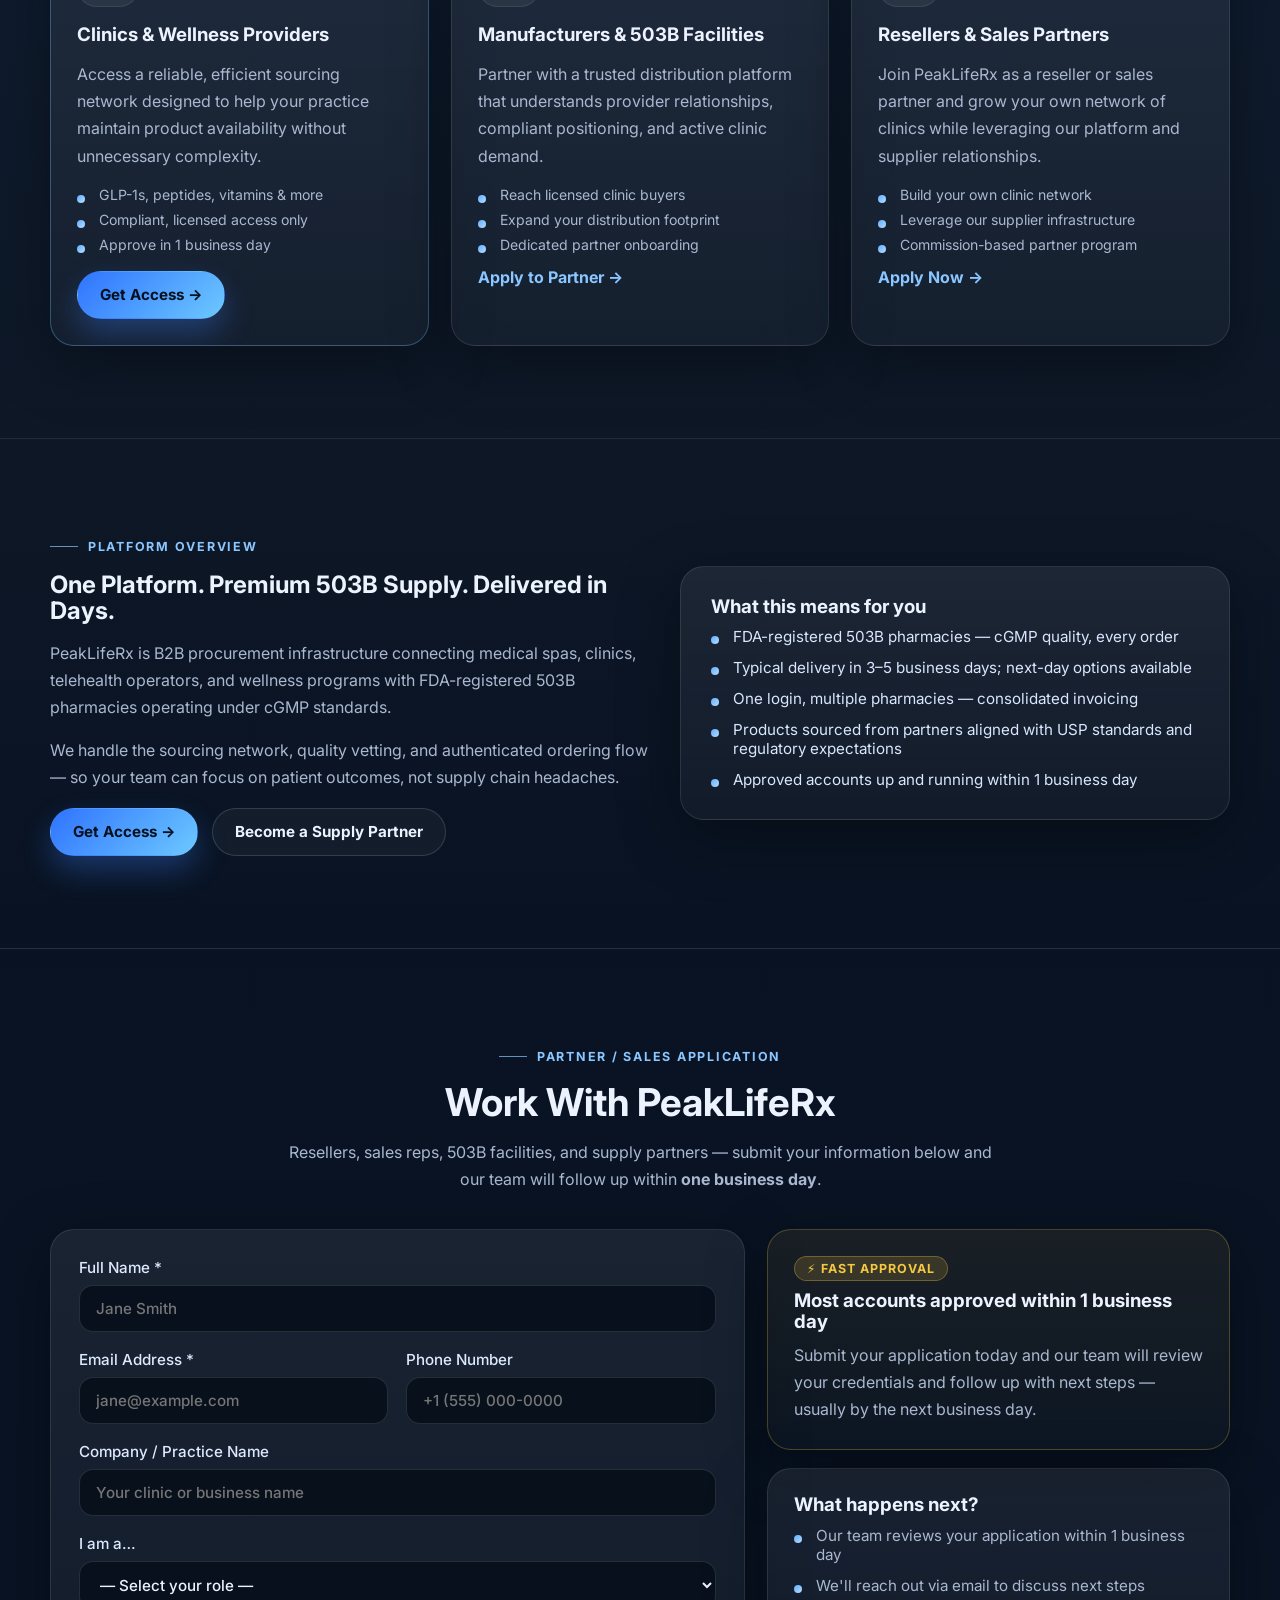
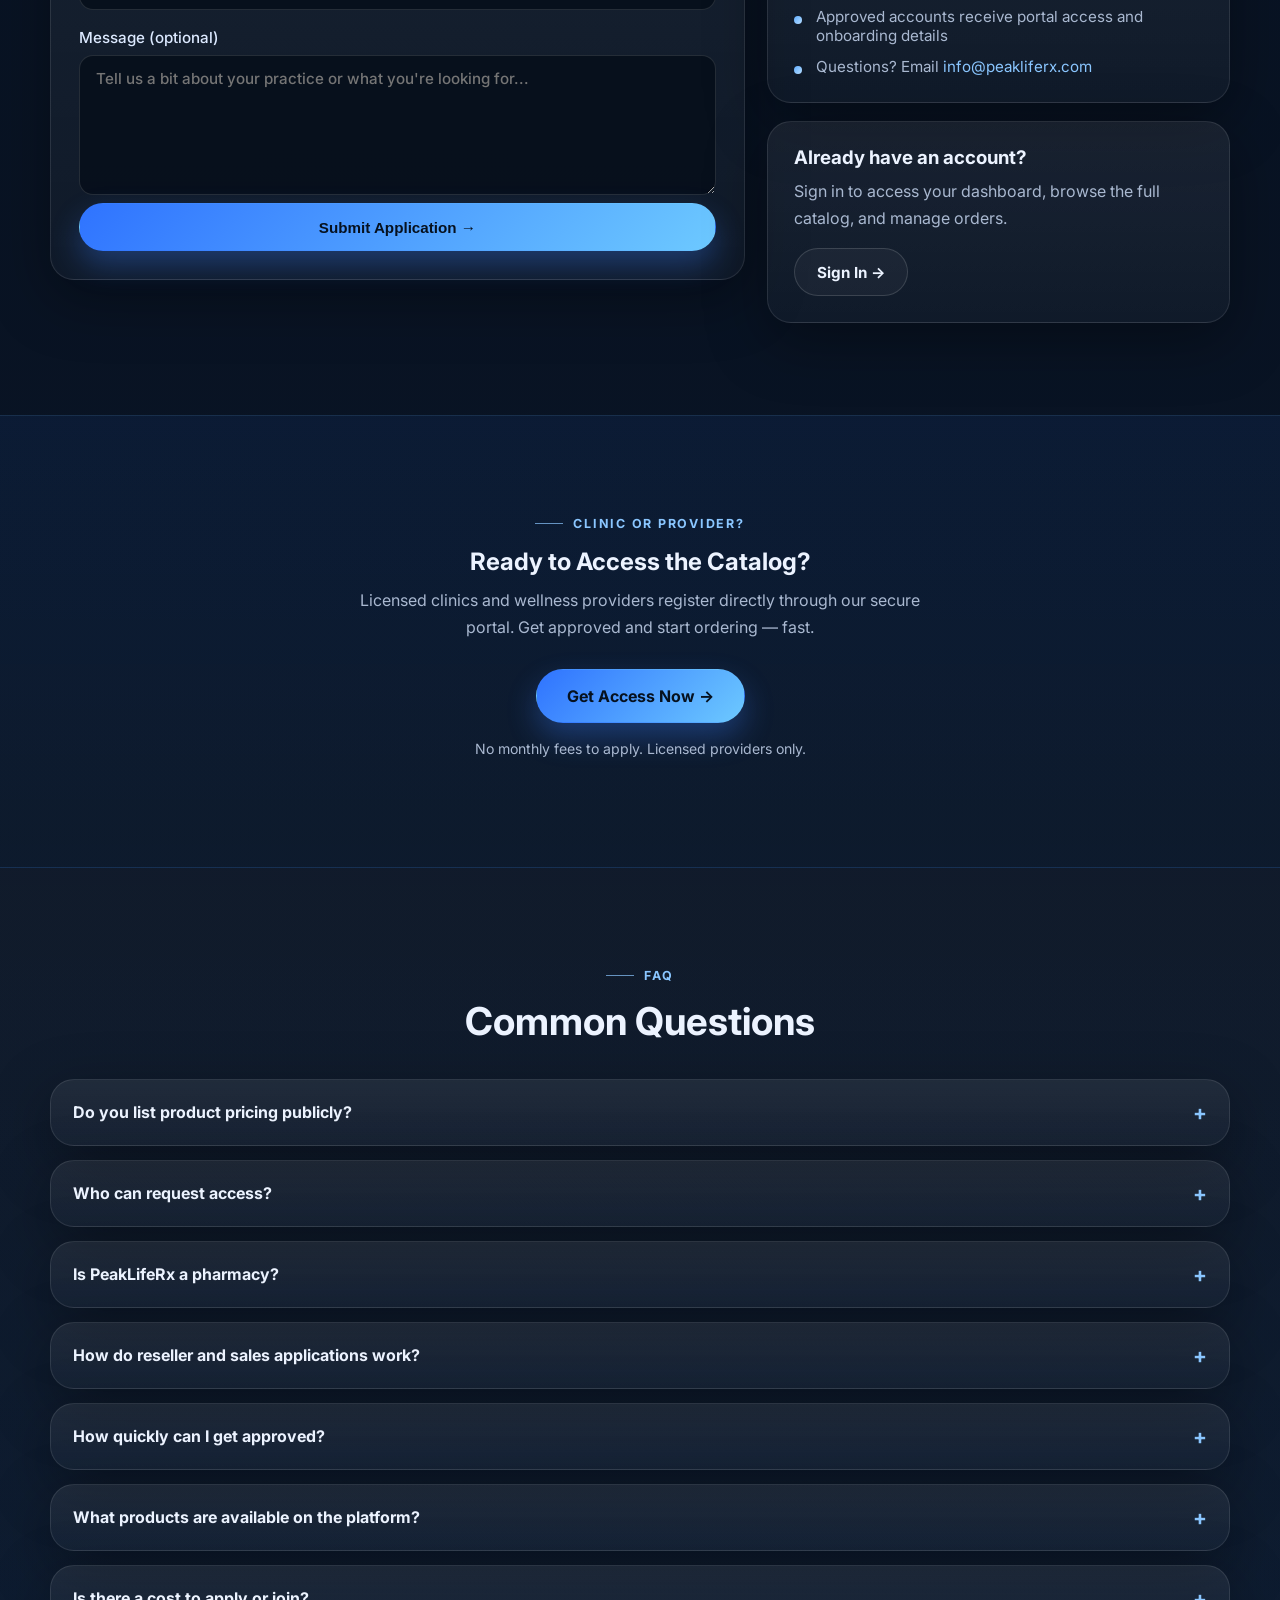
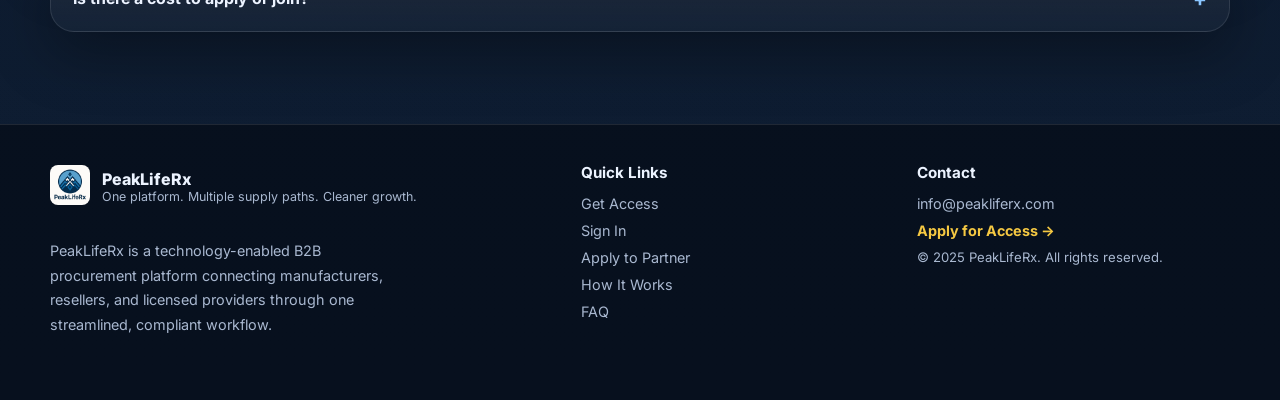
==== commit 211a5a23: "Add files via upload" ====
--- a/index.html
+++ b/index.html
@@ -103,8 +103,8 @@
       <section class="hero">
         <div class="container hero-grid">
           <div class="hero-copy">
-            <div class="eyebrow">Technology-enabled B2B pharmaceutical platform</div>
-            <h1>Elevate Your Practice with Premium Compounded Medications — Delivered.</h1>
+            <div class="eyebrow">B2B procurement platform for compliant clinical supply</div>
+            <h1>Reliable Access to High-Quality Compounded Medications — Delivered.</h1>
             <p class="hero-text">
               PeakLifeRx gives your clinic direct access to a vetted network of FDA-registered
               503B outsourcing facilities operating under cGMP production standards — so you can
@@ -118,7 +118,7 @@
               <li>FDA-registered 503B pharmacies — cGMP standards only</li>
               <li>Orders delivered in 3–5 business days</li>
               <li>One unified portal, multiple trusted pharmacies</li>
-              <li>Rigorously verified, high-quality compounded medications</li>
+              <li>Sourced from vetted, compliance-focused compounding partners</li>
               <li>Account approval in as little as 1 business day</li>
             </ul>
             <div class="social-proof-row">
@@ -139,7 +139,7 @@
               <div class="hero-mini-grid">
                 <div>
                   <strong>cGMP Quality</strong>
-                  <span>Every pharmacy meets FDA 503B and USP compliance standards.</span>
+                  <span>All partner pharmacies are FDA-registered 503B outsourcing facilities operating under cGMP standards with alignment to applicable USP guidelines.</span>
                 </div>
                 <div>
                   <strong>Fast Delivery</strong>
@@ -164,7 +164,7 @@
       <section class="trust-strip" aria-label="Trust indicators">
         <div class="container trust-items">
           <span>✓ FDA-registered 503B pharmacies only</span>
-          <span>✓ cGMP-compliant compounded medications</span>
+          <span>✓ Compounded medications produced under cGMP standards</span>
           <span>✓ Orders delivered in 3–5 business days</span>
           <span>✓ One portal, multiple trusted supply partners</span>
         </div>
@@ -206,7 +206,7 @@
       <section class="section section-dark" id="why">
         <div class="container section-head">
           <div class="eyebrow">Why clinics choose us</div>
-          <h2>Trusted 503B Supply — Built for Higher Standards</h2>
+          <h2>Trusted 503B Supply — Built for Compliance and Consistency</h2>
           <p>
             From FDA-registered sourcing to next-day shipping options, every part of PeakLifeRx
             is built to keep your clinic stocked, compliant, and focused on patient care.
@@ -322,7 +322,7 @@
               <li>FDA-registered 503B pharmacies — cGMP quality, every order</li>
               <li>Typical delivery in 3–5 business days; next-day options available</li>
               <li>One login, multiple pharmacies — consolidated invoicing</li>
-              <li>USP-compliant products, rigorously screened supply partners</li>
+              <li>Products sourced from partners aligned with USP standards and regulatory expectations</li>
               <li>Approved accounts up and running within 1 business day</li>
             </ul>
 
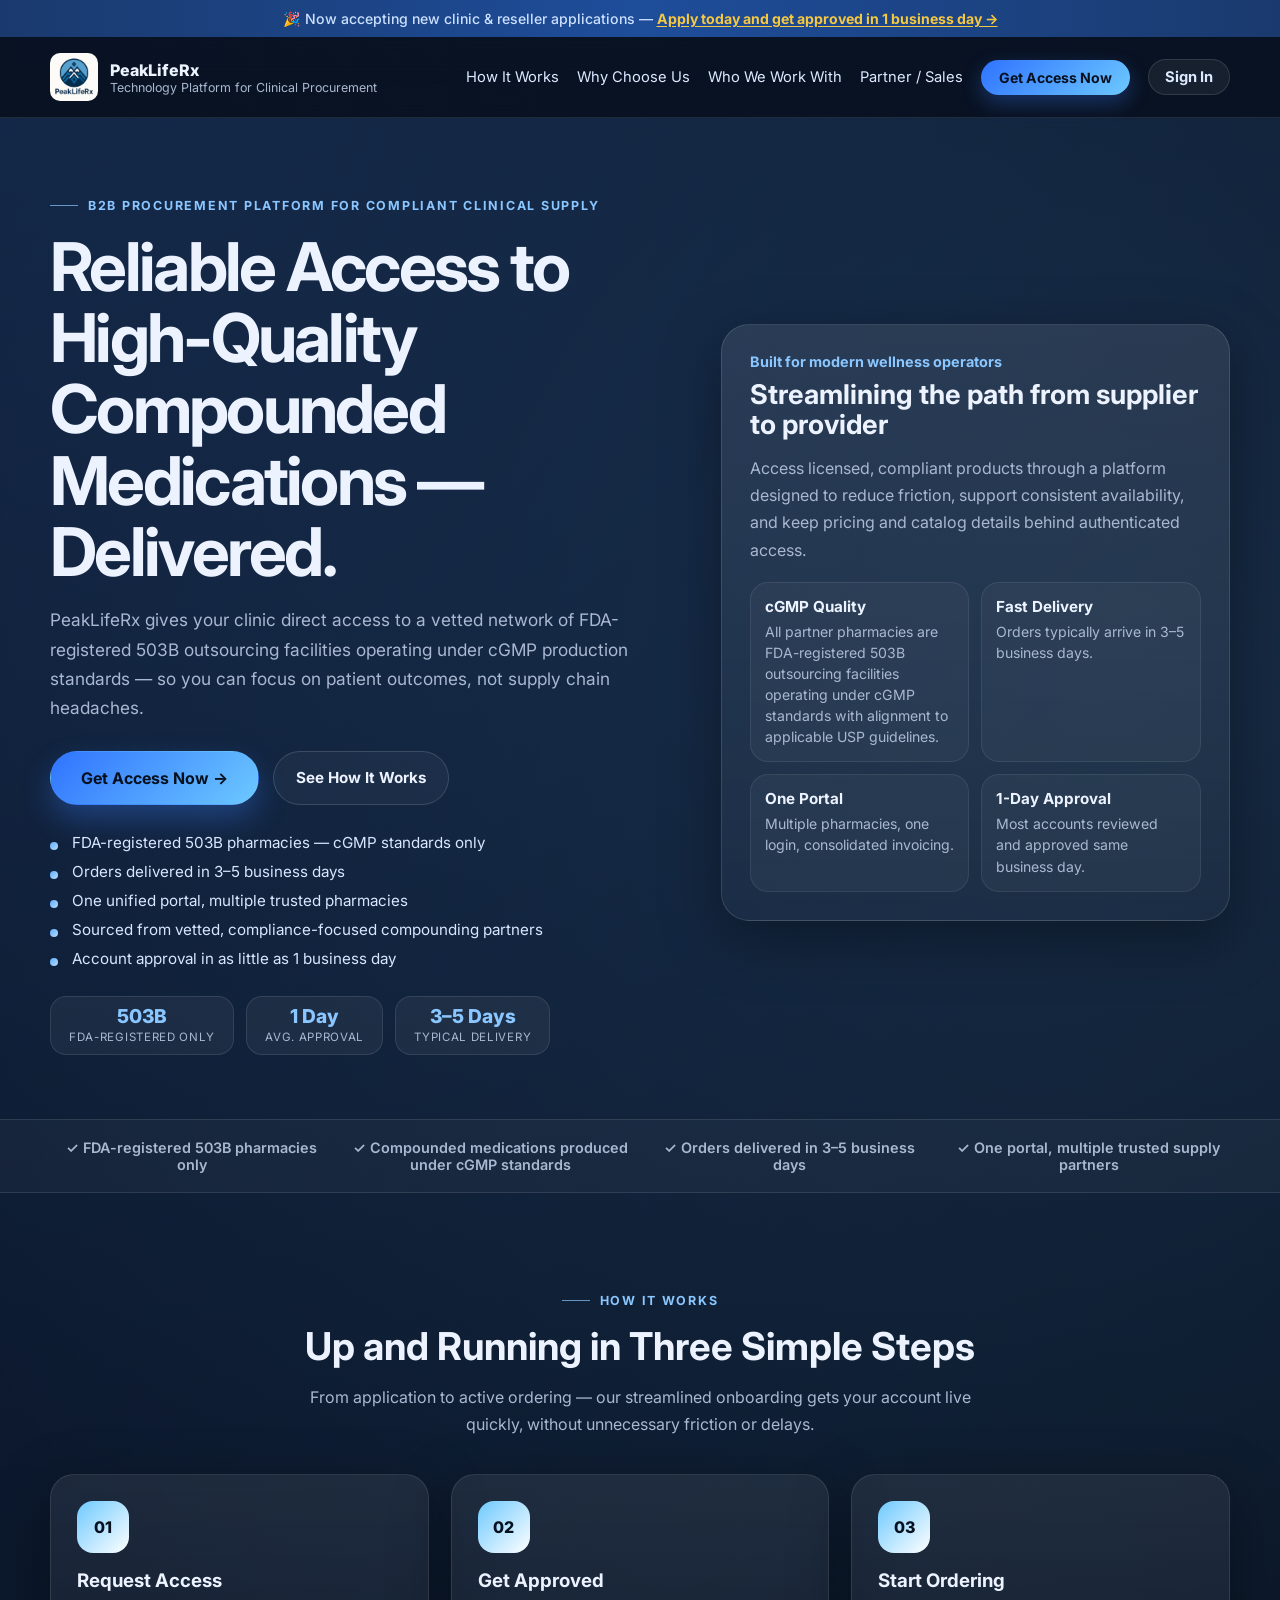
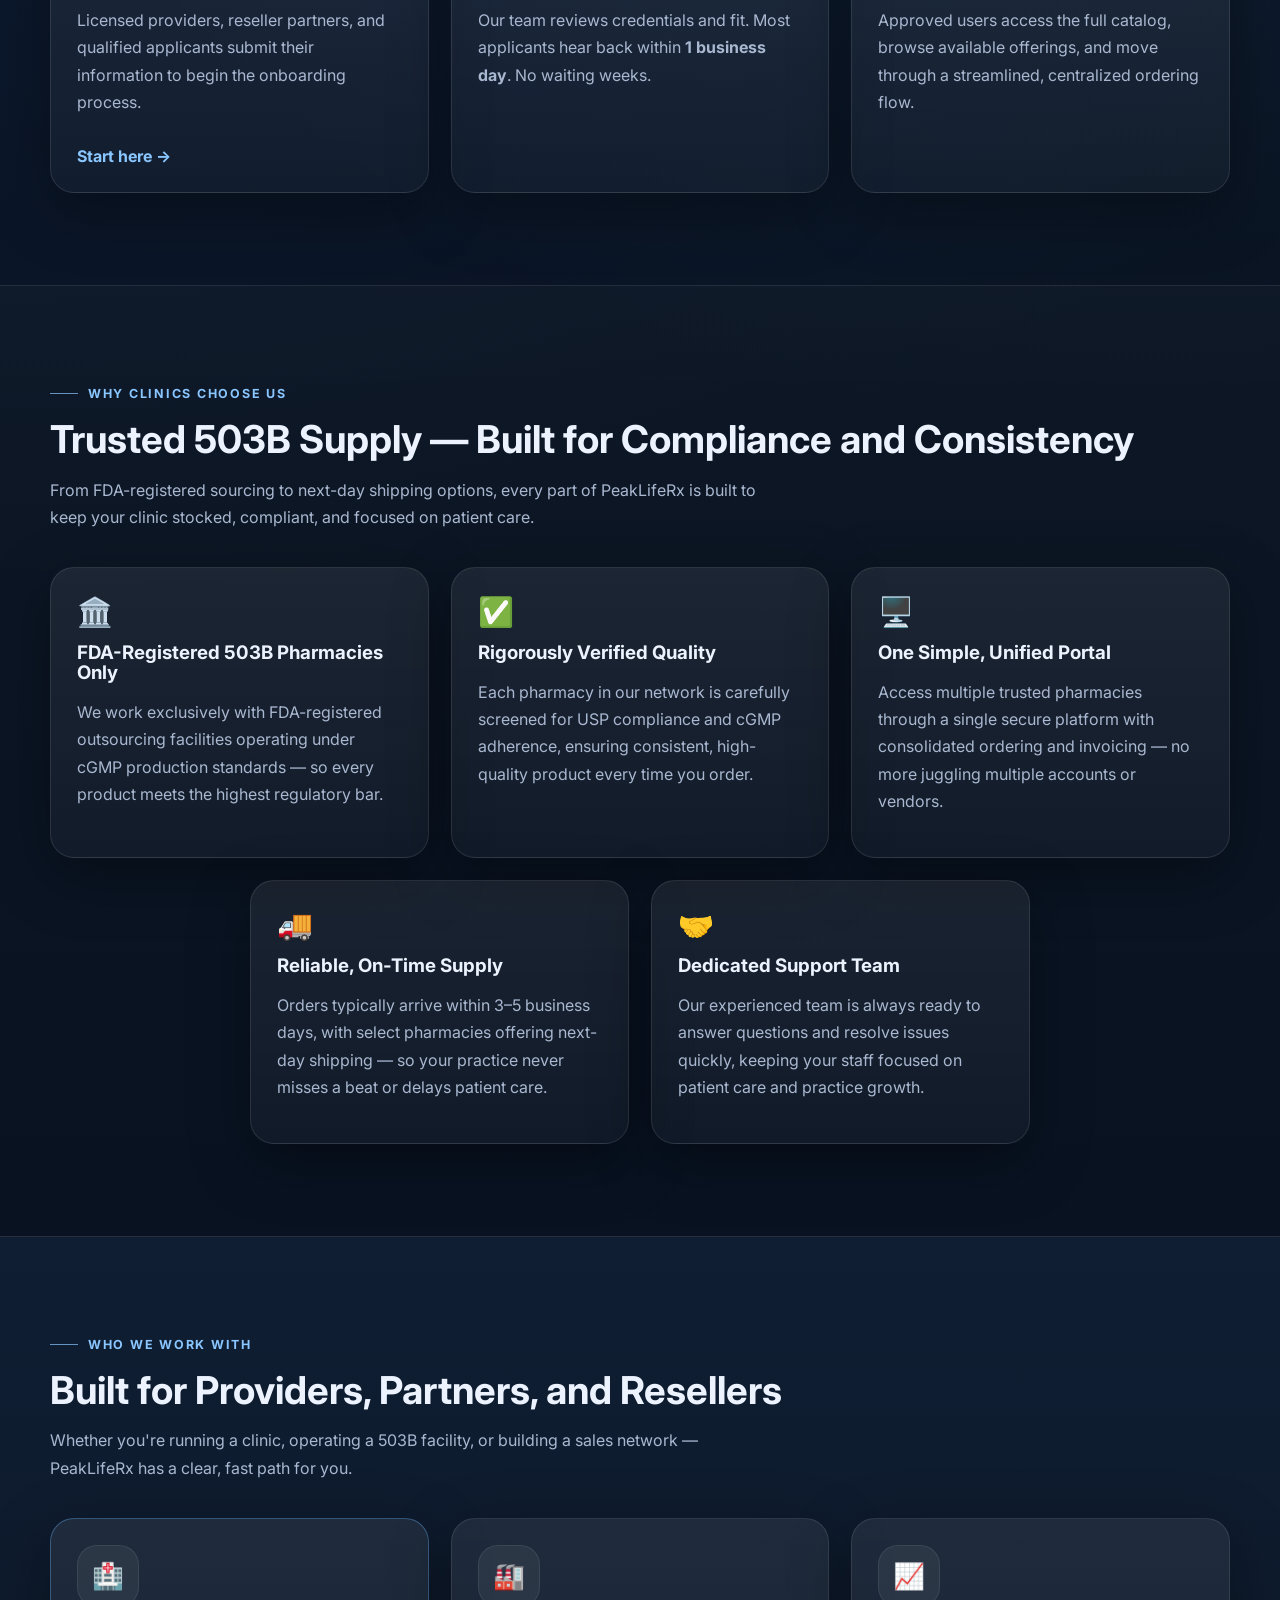
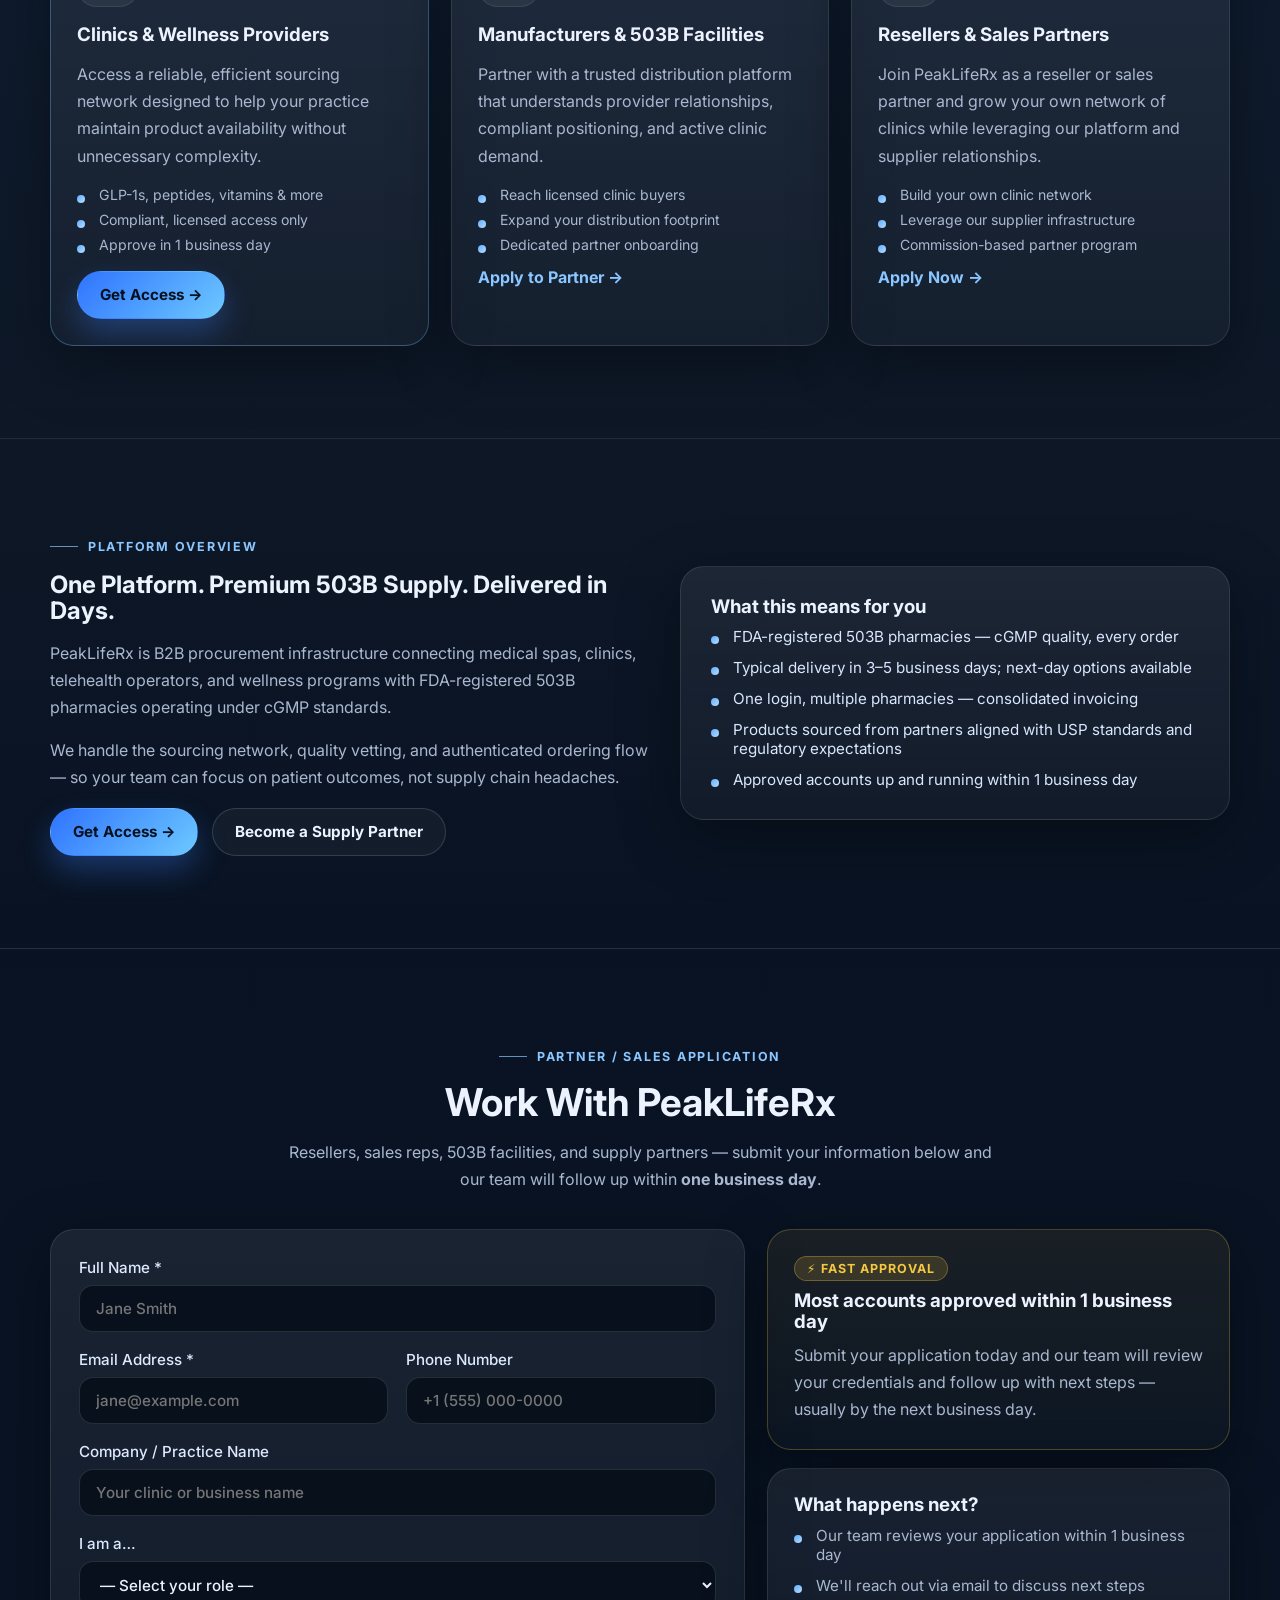
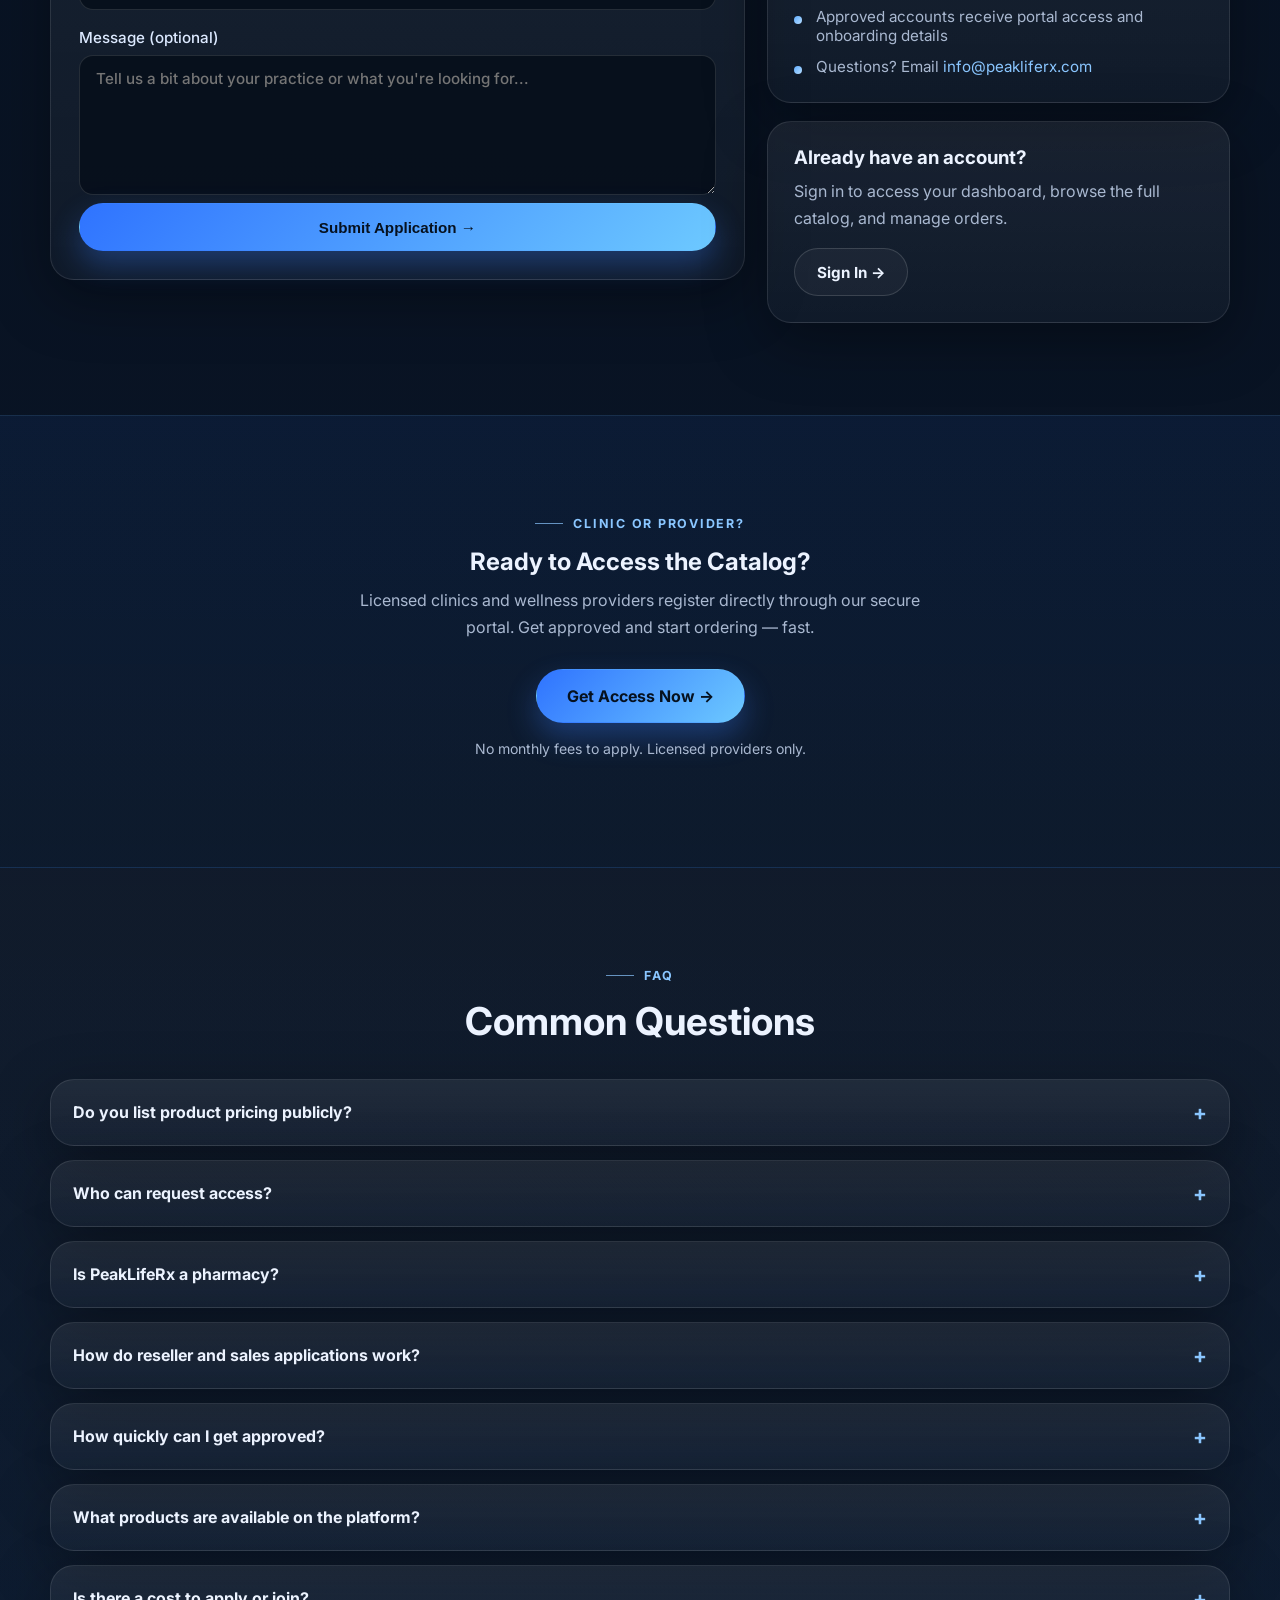
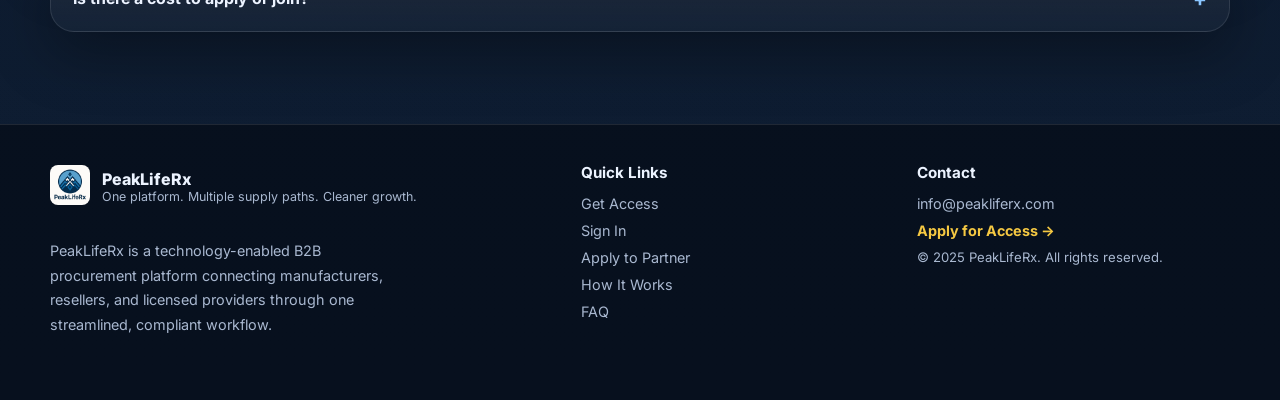
==== commit ebecf98f: "Update index.html" ====
--- a/index.html
+++ b/index.html
@@ -82,7 +82,7 @@
           <a href="#why">Why Choose Us</a>
           <a href="#audiences">Who We Work With</a>
           <a href="#partner-form">Partner / Sales</a>
-          <a href="http://sinqops.store/peakliferx/register" class="nav-cta-btn">Apply Now</a>
+          <a href="http://sinqops.store/peakliferx/register" class="nav-cta-btn">Get Access Now</a>
           <a href="https://my.sinqops.com" class="nav-link-accent">Sign In</a>
         </nav>
         <button class="menu-toggle" aria-label="Open menu" aria-expanded="false">☰</button>
@@ -91,7 +91,7 @@
         <a href="#how">How It Works</a>
         <a href="#why">Why Choose Us</a>
         <a href="#audiences">Who We Work With</a>
-        <a href="http://sinqops.store/peakliferx/register" class="mobile-cta">Apply Now →</a>
+        <a href="http://sinqops.store/peakliferx/register" class="mobile-cta">Get Access Now →</a>
         <a href="#partner-form">Partner / Sales Inquiry</a>
         <a href="https://my.sinqops.com">Sign In</a>
       </div>
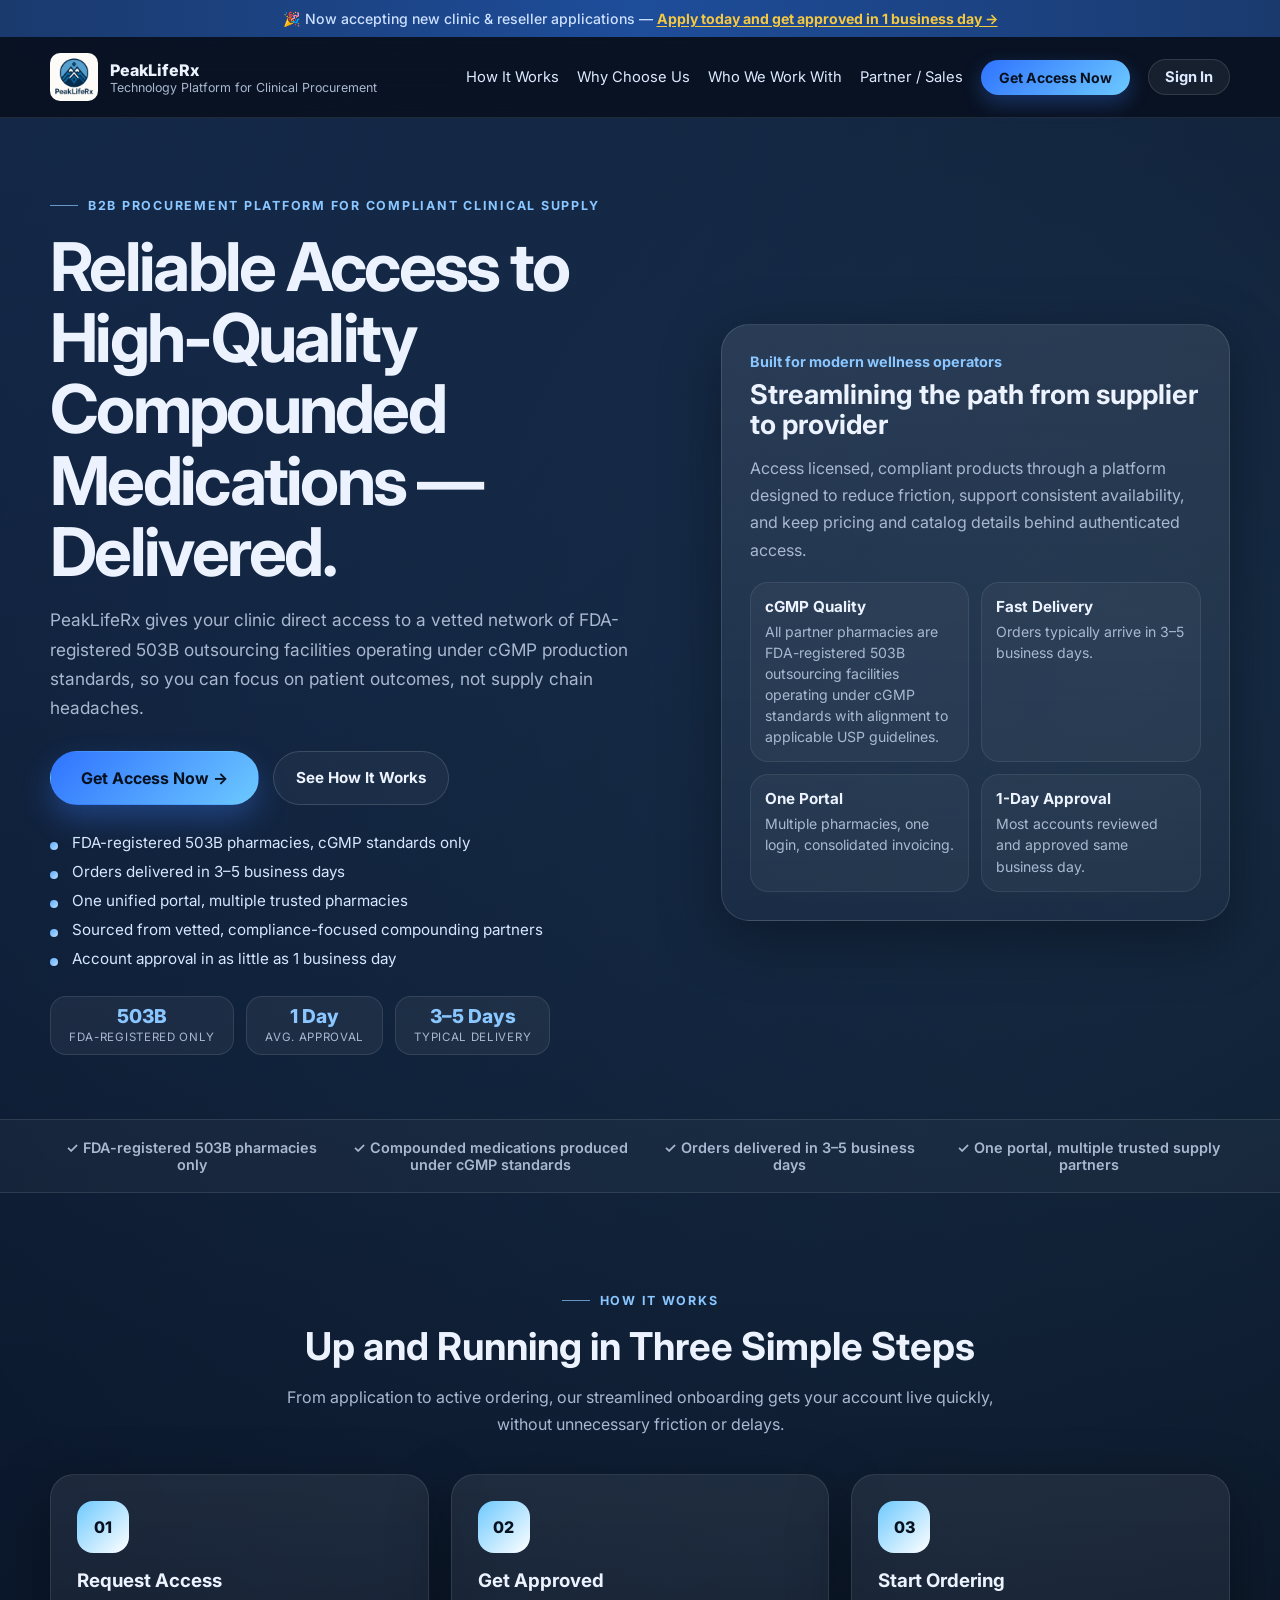
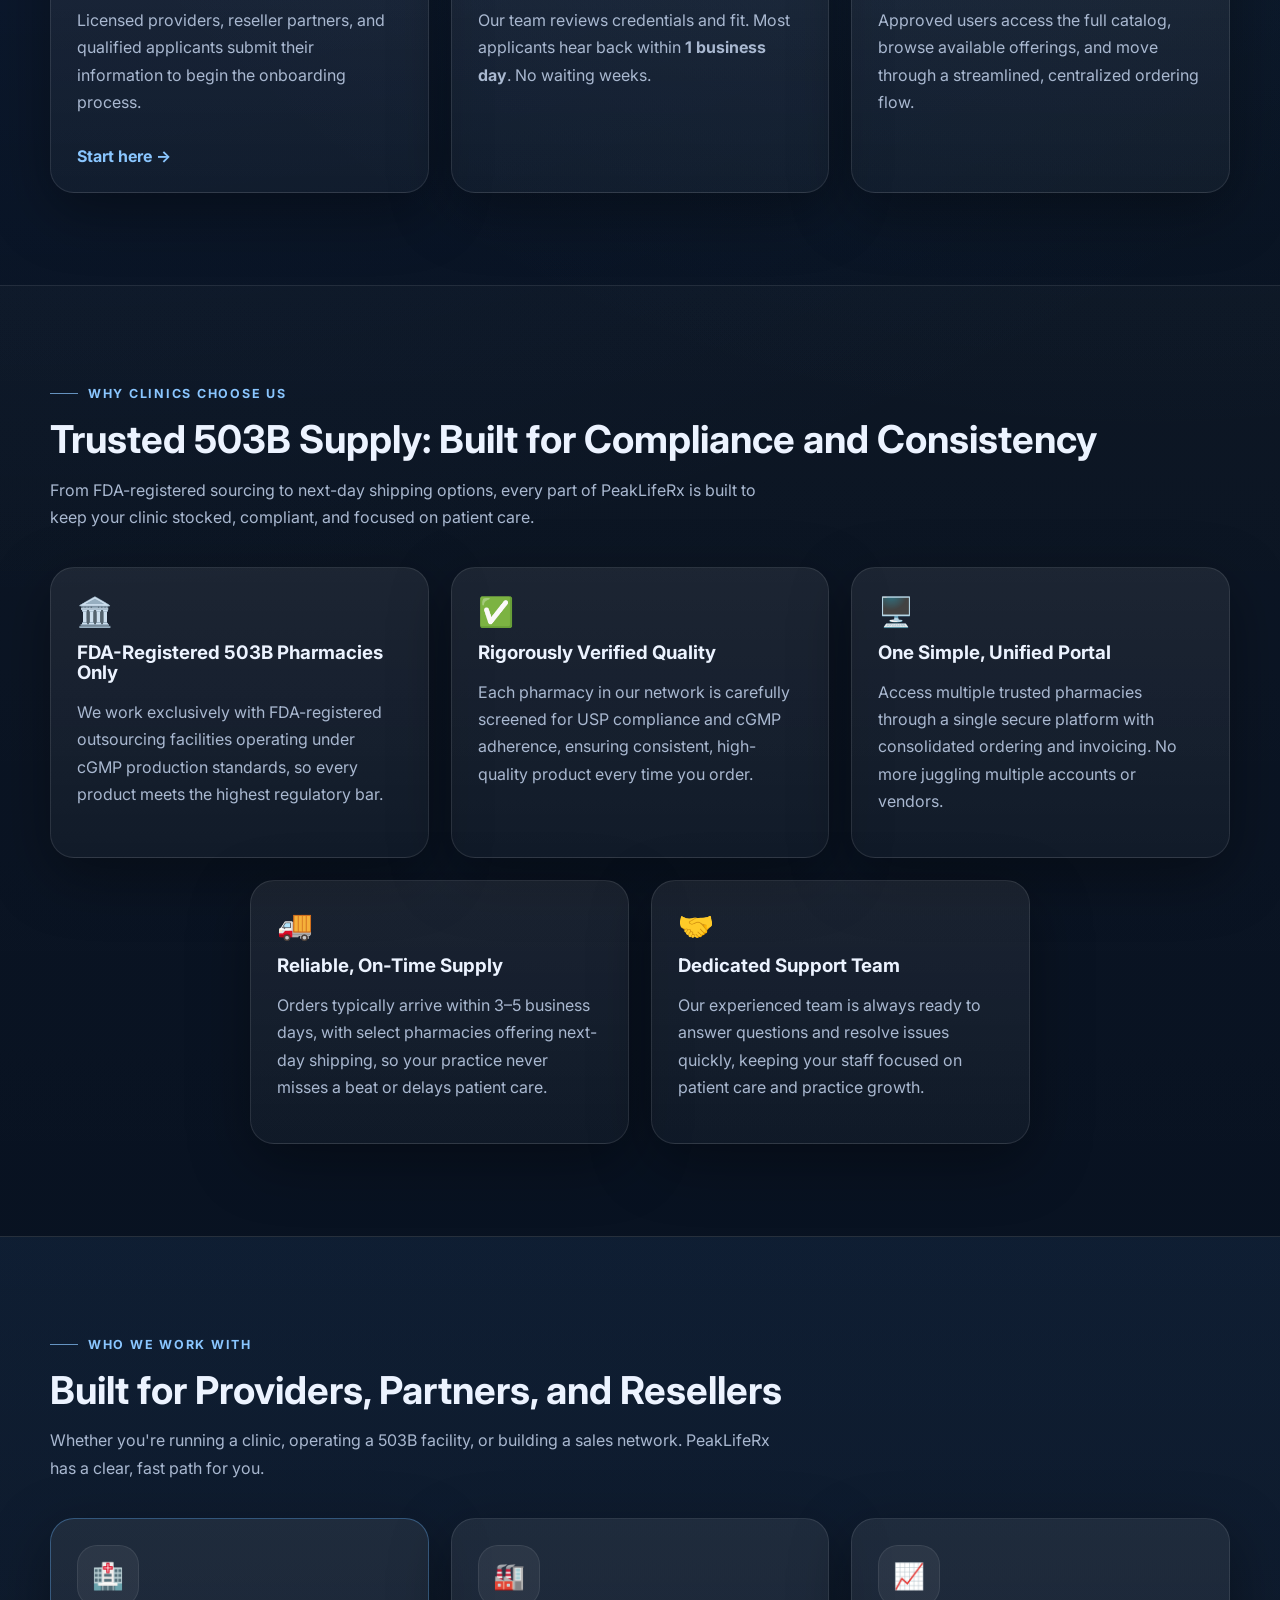
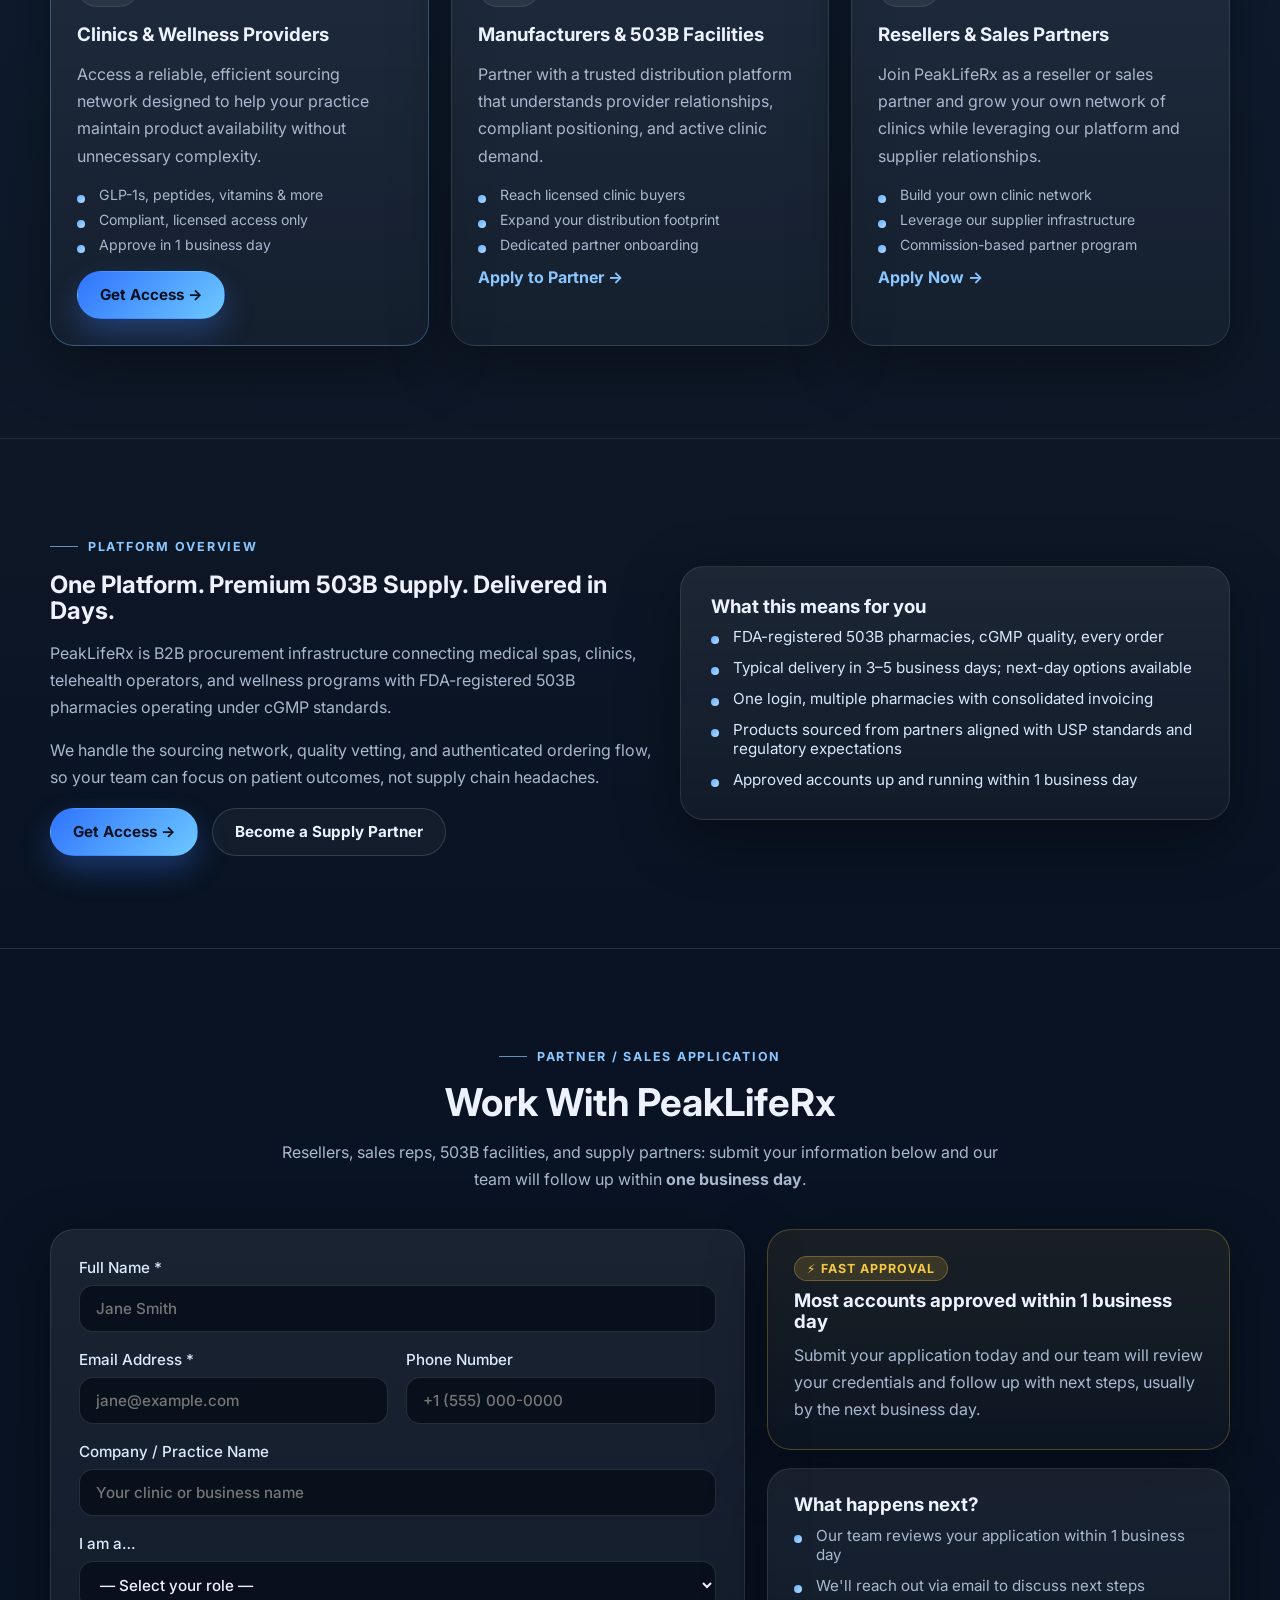
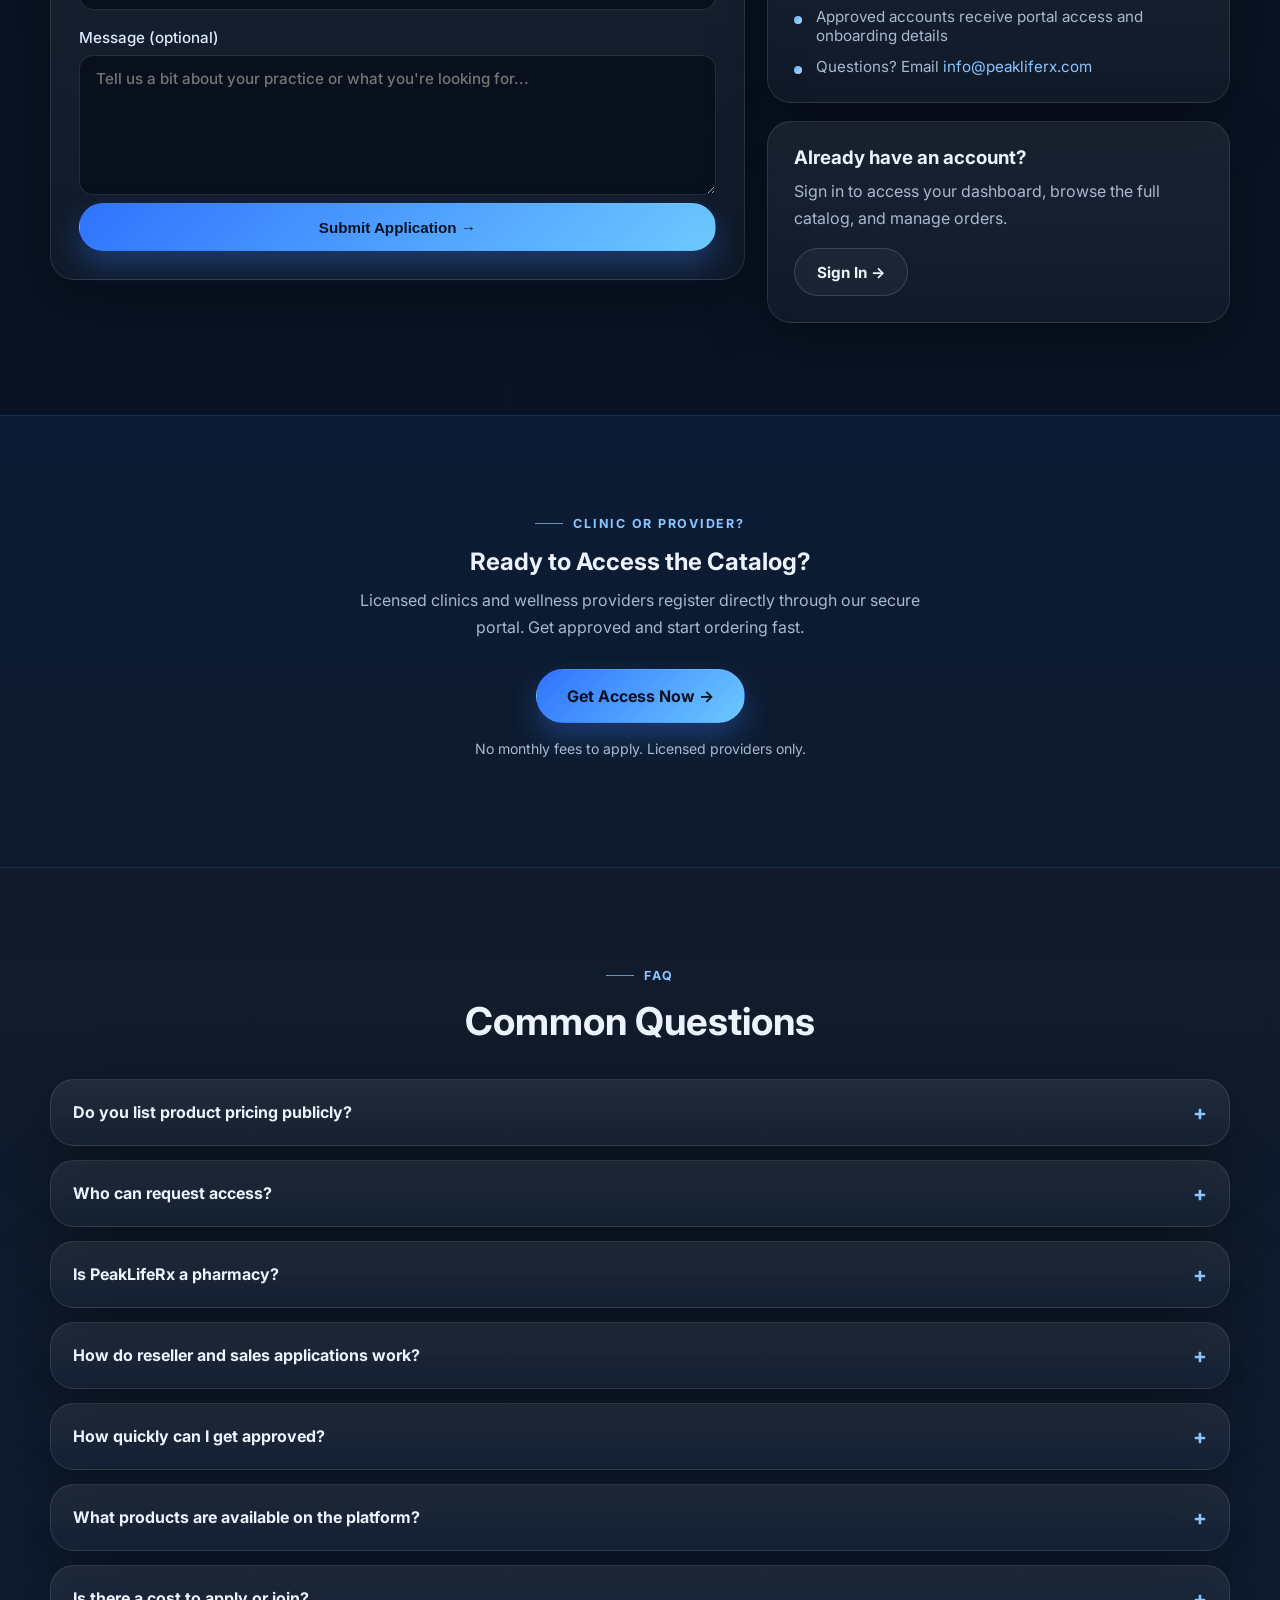
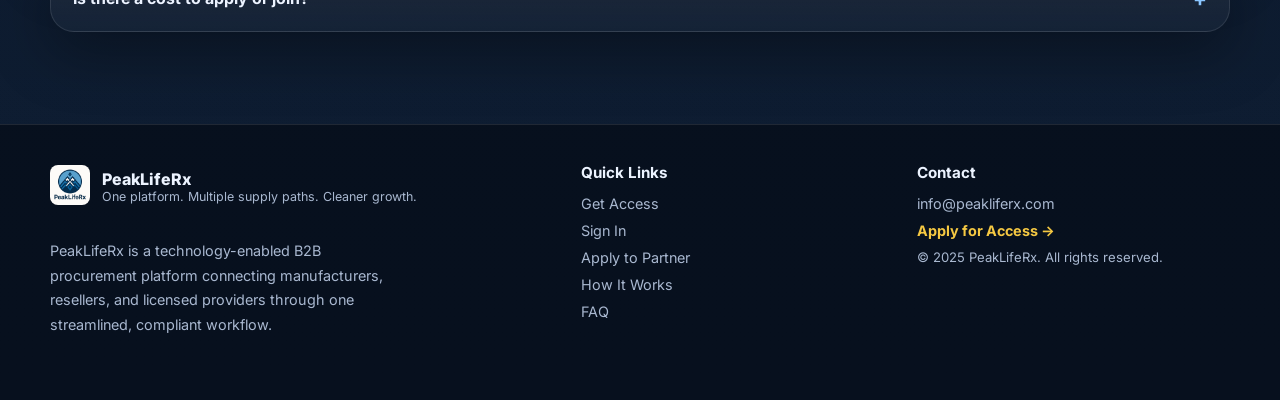
==== commit 3a122ea9: "Remove most em dashes from copy" ====
--- a/index.html
+++ b/index.html
@@ -107,7 +107,7 @@
             <h1>Reliable Access to High-Quality Compounded Medications — Delivered.</h1>
             <p class="hero-text">
               PeakLifeRx gives your clinic direct access to a vetted network of FDA-registered
-              503B outsourcing facilities operating under cGMP production standards — so you can
+              503B outsourcing facilities operating under cGMP production standards, so you can
               focus on patient outcomes, not supply chain headaches.
             </p>
             <div class="hero-actions">
@@ -115,7 +115,7 @@
               <a class="btn btn-secondary" href="#how">See How It Works</a>
             </div>
             <ul class="hero-points">
-              <li>FDA-registered 503B pharmacies — cGMP standards only</li>
+              <li>FDA-registered 503B pharmacies, cGMP standards only</li>
               <li>Orders delivered in 3–5 business days</li>
               <li>One unified portal, multiple trusted pharmacies</li>
               <li>Sourced from vetted, compliance-focused compounding partners</li>
@@ -175,7 +175,7 @@
         <div class="container section-head narrow-center">
           <div class="eyebrow">How it works</div>
           <h2>Up and Running in Three Simple Steps</h2>
-          <p>From application to active ordering — our streamlined onboarding gets your
+          <p>From application to active ordering, our streamlined onboarding gets your
              account live quickly, without unnecessary friction or delays.</p>
         </div>
         <div class="container steps-grid">
@@ -206,7 +206,7 @@
       <section class="section section-dark" id="why">
         <div class="container section-head">
           <div class="eyebrow">Why clinics choose us</div>
-          <h2>Trusted 503B Supply — Built for Compliance and Consistency</h2>
+          <h2>Trusted 503B Supply: Built for Compliance and Consistency</h2>
           <p>
             From FDA-registered sourcing to next-day shipping options, every part of PeakLifeRx
             is built to keep your clinic stocked, compliant, and focused on patient care.
@@ -217,7 +217,7 @@
             <div class="feature-icon">🏛️</div>
             <h3>FDA-Registered 503B Pharmacies Only</h3>
             <p>We work exclusively with FDA-registered outsourcing facilities operating under
-               cGMP production standards — so every product meets the highest regulatory bar.</p>
+               cGMP production standards, so every product meets the highest regulatory bar.</p>
           </article>
           <article class="feature-card">
             <div class="feature-icon">✅</div>
@@ -229,13 +229,13 @@
             <div class="feature-icon">🖥️</div>
             <h3>One Simple, Unified Portal</h3>
             <p>Access multiple trusted pharmacies through a single secure platform with
-               consolidated ordering and invoicing — no more juggling multiple accounts or vendors.</p>
+               consolidated ordering and invoicing. No more juggling multiple accounts or vendors.</p>
           </article>
           <article class="feature-card">
             <div class="feature-icon">🚚</div>
             <h3>Reliable, On-Time Supply</h3>
             <p>Orders typically arrive within 3–5 business days, with select pharmacies offering
-               next-day shipping — so your practice never misses a beat or delays patient care.</p>
+               next-day shipping, so your practice never misses a beat or delays patient care.</p>
           </article>
           <article class="feature-card">
             <div class="feature-icon">🤝</div>
@@ -253,7 +253,7 @@
           <h2>Built for Providers, Partners, and Resellers</h2>
           <p>
             Whether you're running a clinic, operating a 503B facility, or building a sales
-            network — PeakLifeRx has a clear, fast path for you.
+            network. PeakLifeRx has a clear, fast path for you.
           </p>
         </div>
         <div class="container audience-grid">
@@ -308,7 +308,7 @@
               operating under cGMP standards.
             </p>
             <p>
-              We handle the sourcing network, quality vetting, and authenticated ordering flow —
+              We handle the sourcing network, quality vetting, and authenticated ordering flow,
               so your team can focus on patient outcomes, not supply chain headaches.
             </p>
             <div class="split-actions">
@@ -319,9 +319,9 @@
           <div class="callout-card large-callout">
             <h3>What this means for you</h3>
             <ul class="check-list">
-              <li>FDA-registered 503B pharmacies — cGMP quality, every order</li>
+              <li>FDA-registered 503B pharmacies, cGMP quality, every order</li>
               <li>Typical delivery in 3–5 business days; next-day options available</li>
-              <li>One login, multiple pharmacies — consolidated invoicing</li>
+              <li>One login, multiple pharmacies with consolidated invoicing</li>
               <li>Products sourced from partners aligned with USP standards and regulatory expectations</li>
               <li>Approved accounts up and running within 1 business day</li>
             </ul>
@@ -337,7 +337,7 @@
         <div class="container section-head narrow-center">
           <div class="eyebrow">Partner / sales application</div>
           <h2>Work With PeakLifeRx</h2>
-          <p>Resellers, sales reps, 503B facilities, and supply partners — submit your information
+          <p>Resellers, sales reps, 503B facilities, and supply partners: submit your information
              below and our team will follow up within <strong>one business day</strong>.</p>
         </div>
         <div class="container form-layout">
@@ -398,7 +398,7 @@
             <div class="info-card urgency-card">
               <div class="urgency-badge">⚡ Fast Approval</div>
               <h3>Most accounts approved within 1 business day</h3>
-              <p>Submit your application today and our team will review your credentials and follow up with next steps — usually by the next business day.</p>
+              <p>Submit your application today and our team will review your credentials and follow up with next steps, usually by the next business day.</p>
             </div>
             <div class="info-card">
               <h3>What happens next?</h3>
@@ -426,7 +426,7 @@
           <h2>Ready to Access the Catalog?</h2>
           <p style="max-width:56ch; margin:0 auto 28px;">
             Licensed clinics and wellness providers register directly through our
-            secure portal. Get approved and start ordering — fast.
+            secure portal. Get approved and start ordering fast.
           </p>
           <a class="btn btn-primary btn-lg" href="http://sinqops.store/peakliferx/register">Get Access Now →</a>
           <p style="margin-top:14px; font-size:0.88rem; color:var(--muted);">No monthly fees to apply. Licensed providers only.</p>
@@ -472,8 +472,8 @@
           </details>
           <details>
             <summary>What products are available on the platform?</summary>
-            <p>The full catalog — including GLP-1 compounded medications, peptides, vitamins, and
-               wellness products — is available to approved accounts after login. Product visibility
+            <p>The full catalog, including GLP-1 compounded medications, peptides, vitamins, and
+               wellness products, is available to approved accounts after login. Product visibility
                is kept behind authentication for compliance reasons.</p>
           </details>
           <details>
